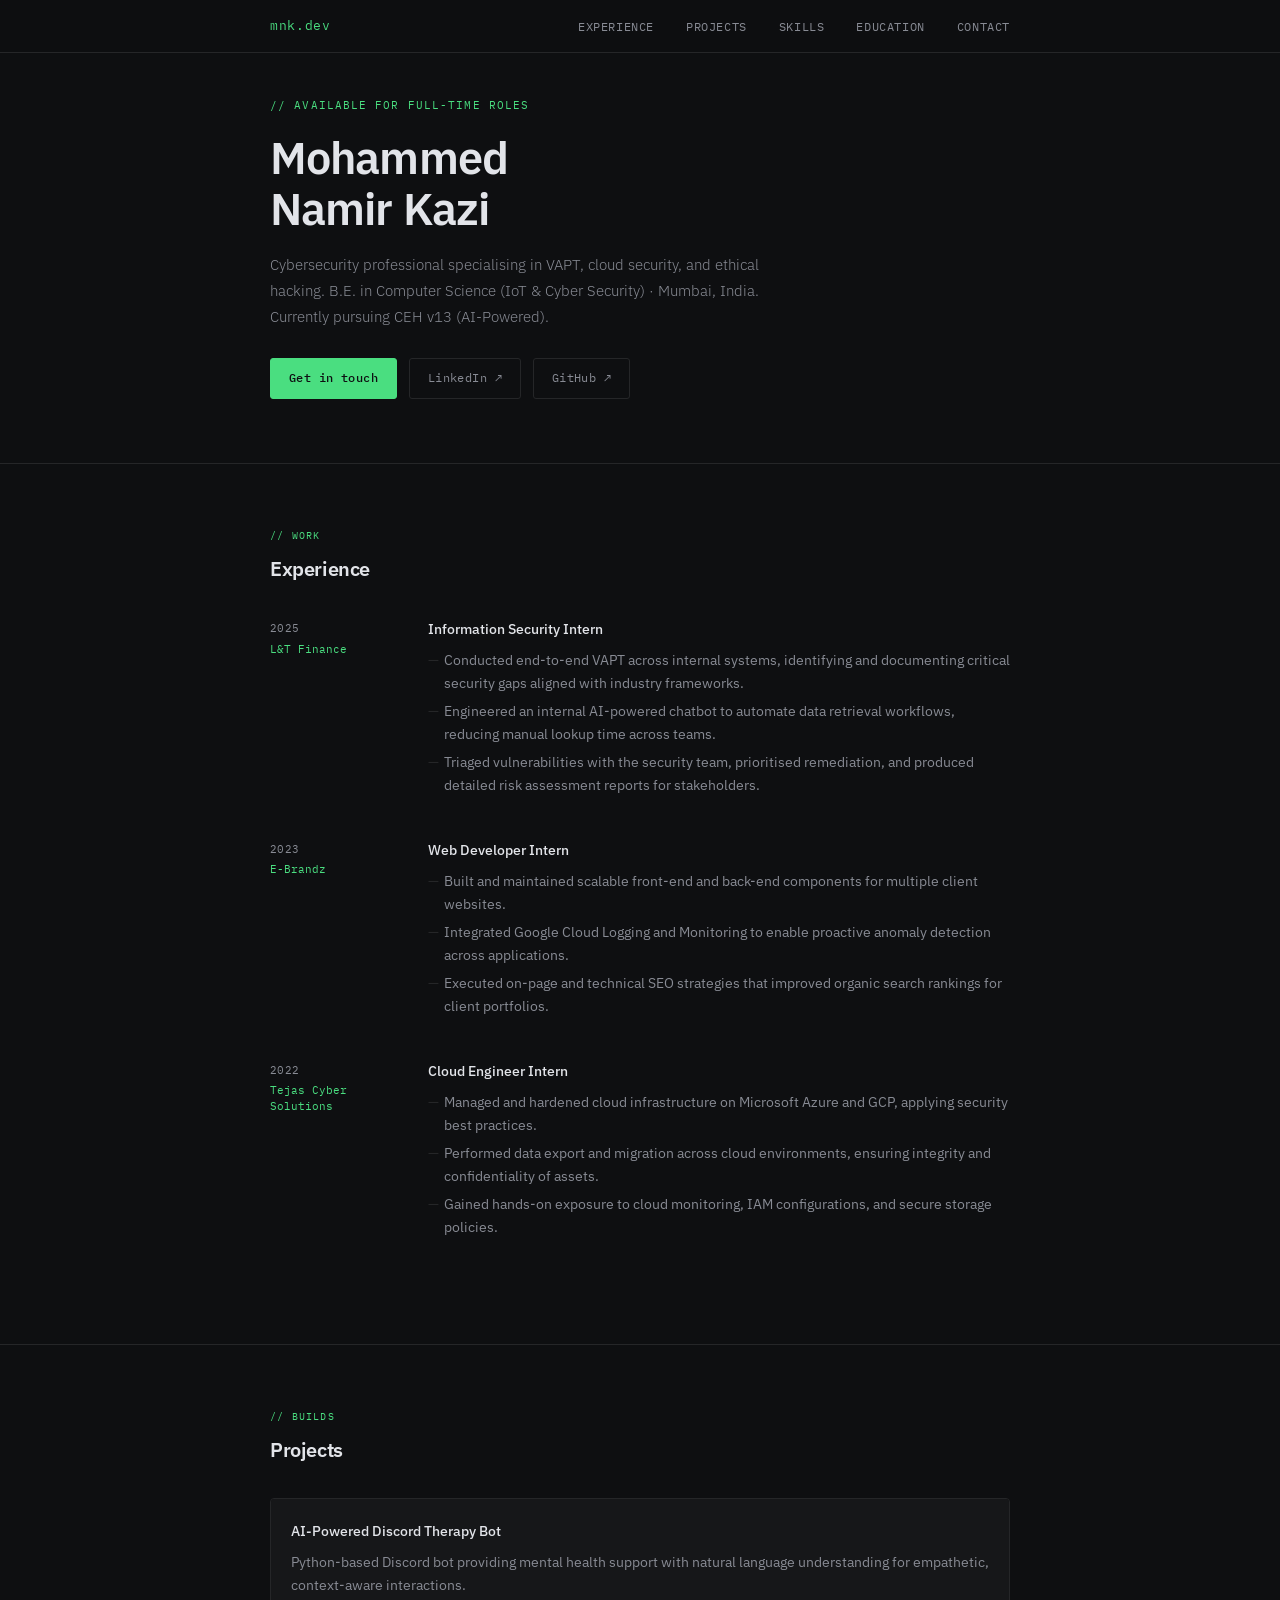
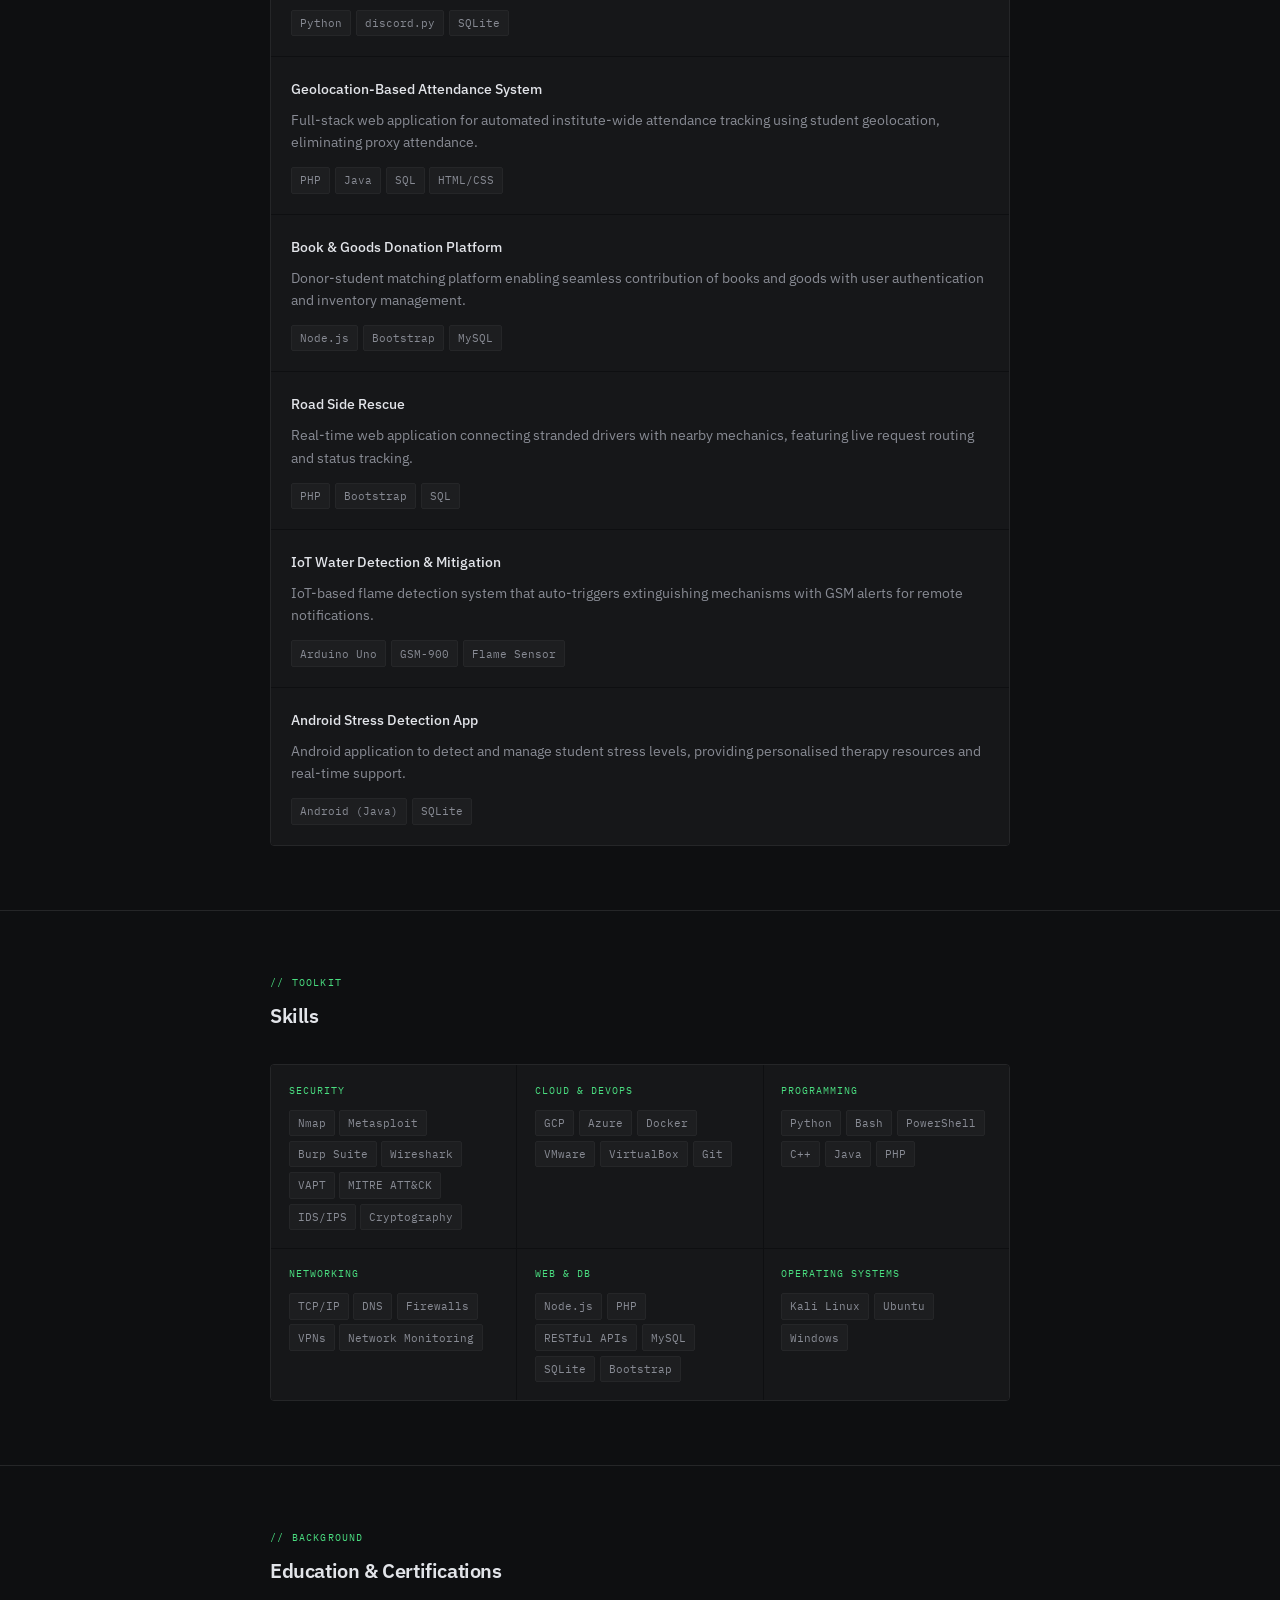
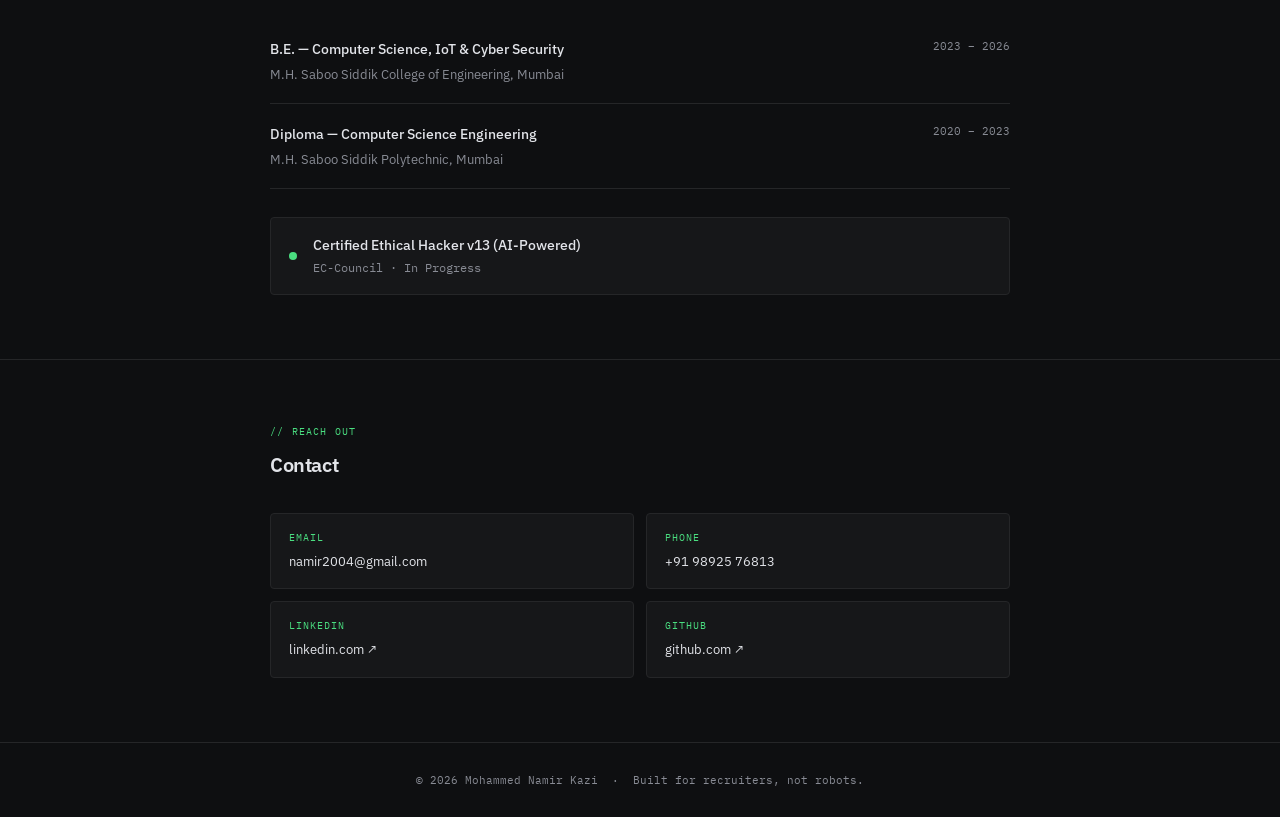
==== index.html @ 336c54ab "Initial" ====
<!DOCTYPE html>
<html lang="en">
<head>
  <meta charset="UTF-8" />
  <meta name="viewport" content="width=device-width, initial-scale=1.0" />
  <title>Mohammed Namir Kazi — Cybersecurity Professional</title>
  <link rel="preconnect" href="https://fonts.googleapis.com" />
  <link rel="preconnect" href="https://fonts.gstatic.com" crossorigin />
  <link href="https://fonts.googleapis.com/css2?family=IBM+Plex+Mono:wght@400;500&family=IBM+Plex+Sans:ital,wght@0,300;0,400;0,500;0,600;1,300&display=swap" rel="stylesheet" />
  <style>
    *, *::before, *::after { box-sizing: border-box; margin: 0; padding: 0; }

    :root {
      --bg: #0e0f11;
      --surface: #161719;
      --border: #252628;
      --text: #e2e4e9;
      --muted: #888b94;
      --accent: #4ade80;
      --font-mono: 'IBM Plex Mono', monospace;
      --font-sans: 'IBM Plex Sans', sans-serif;
    }

    html { scroll-behavior: smooth; }

    body {
      background: var(--bg);
      color: var(--text);
      font-family: var(--font-sans);
      font-size: 15px;
      line-height: 1.65;
      min-height: 100vh;
      -webkit-text-size-adjust: 100%;
    }

    /* ── NAV ─────────────────────────────── */
    nav {
      position: fixed;
      top: 0; left: 0; right: 0;
      z-index: 200;
      background: rgba(14, 15, 17, 0.95);
      backdrop-filter: blur(12px);
      -webkit-backdrop-filter: blur(12px);
      border-bottom: 1px solid var(--border);
    }

    .nav-inner {
      max-width: 780px;
      margin: 0 auto;
      padding: 0 1.25rem;
      height: 52px;
      display: flex;
      align-items: center;
      justify-content: space-between;
    }

    .nav-logo {
      font-family: var(--font-mono);
      font-size: 13px;
      color: var(--accent);
      letter-spacing: 0.05em;
      text-decoration: none;
    }

    /* desktop links */
    .nav-links {
      display: flex;
      gap: 2rem;
      list-style: none;
    }

    .nav-links a {
      font-family: var(--font-mono);
      font-size: 12px;
      color: var(--muted);
      text-decoration: none;
      letter-spacing: 0.05em;
      text-transform: uppercase;
      transition: color 0.2s;
      padding: 0.25rem 0;
    }

    .nav-links a:hover { color: var(--text); }

    /* hamburger button */
    .nav-toggle {
      display: none;
      flex-direction: column;
      justify-content: center;
      gap: 5px;
      width: 36px;
      height: 36px;
      background: none;
      border: none;
      cursor: pointer;
      padding: 6px;
      -webkit-tap-highlight-color: transparent;
    }

    .nav-toggle span {
      display: block;
      height: 1.5px;
      background: var(--muted);
      border-radius: 2px;
      transition: transform 0.25s, opacity 0.25s, background 0.2s;
      transform-origin: center;
    }

    .nav-toggle.open span:nth-child(1) { transform: translateY(6.5px) rotate(45deg); background: var(--text); }
    .nav-toggle.open span:nth-child(2) { opacity: 0; }
    .nav-toggle.open span:nth-child(3) { transform: translateY(-6.5px) rotate(-45deg); background: var(--text); }

    /* mobile drawer */
    .nav-drawer {
      display: none;
      flex-direction: column;
      background: rgba(14, 15, 17, 0.98);
      border-top: 1px solid var(--border);
      padding: 0.75rem 0 1rem;
    }

    .nav-drawer a {
      font-family: var(--font-mono);
      font-size: 13px;
      color: var(--muted);
      text-decoration: none;
      letter-spacing: 0.06em;
      text-transform: uppercase;
      padding: 0.85rem 1.5rem;
      display: block;
      transition: color 0.15s, background 0.15s;
      -webkit-tap-highlight-color: transparent;
    }

    .nav-drawer a:active { background: var(--surface); color: var(--text); }
    .nav-drawer.open { display: flex; }

    /* ── LAYOUT ──────────────────────────── */
    .container {
      max-width: 780px;
      margin: 0 auto;
      padding: 0 1.25rem;
    }

    section {
      padding: 4rem 0;
      border-bottom: 1px solid var(--border);
    }

    section:last-child { border-bottom: none; }

    /* ── HERO ────────────────────────────── */
    #hero {
      padding-top: 6rem;
      padding-bottom: 4rem;
    }

    .hero-eyebrow {
      font-family: var(--font-mono);
      font-size: 11px;
      color: var(--accent);
      letter-spacing: 0.1em;
      text-transform: uppercase;
      margin-bottom: 1.1rem;
    }

    h1 {
      font-size: clamp(1.9rem, 7vw, 2.8rem);
      font-weight: 600;
      line-height: 1.15;
      letter-spacing: -0.02em;
      margin-bottom: 1.1rem;
    }

    .hero-sub {
      font-size: 0.95rem;
      color: var(--muted);
      font-weight: 300;
      max-width: 520px;
      line-height: 1.7;
      margin-bottom: 1.75rem;
    }

    .hero-links {
      display: flex;
      gap: 0.75rem;
      flex-wrap: wrap;
    }

    .btn {
      display: inline-flex;
      align-items: center;
      gap: 0.4rem;
      font-family: var(--font-mono);
      font-size: 12px;
      letter-spacing: 0.04em;
      padding: 0.6rem 1.1rem;
      border-radius: 3px;
      text-decoration: none;
      transition: all 0.2s;
      cursor: pointer;
      min-height: 40px;
      -webkit-tap-highlight-color: transparent;
    }

    .btn-primary {
      background: var(--accent);
      color: #0e0f11;
      font-weight: 500;
      border: 1px solid var(--accent);
    }

    .btn-primary:active { background: #86efac; }

    .btn-outline {
      background: transparent;
      color: var(--muted);
      border: 1px solid var(--border);
    }

    .btn-outline:active { color: var(--text); border-color: #3a3b3e; }

    /* ── SECTION HEADERS ─────────────────── */
    .section-label {
      font-family: var(--font-mono);
      font-size: 10px;
      color: var(--accent);
      letter-spacing: 0.12em;
      text-transform: uppercase;
      margin-bottom: 0.5rem;
    }

    h2 {
      font-size: 1.25rem;
      font-weight: 600;
      letter-spacing: -0.02em;
      margin-bottom: 2rem;
    }

    /* ── EXPERIENCE ──────────────────────── */
    .exp-item {
      display: grid;
      grid-template-columns: 130px 1fr;
      gap: 0 1.75rem;
      margin-bottom: 2.25rem;
    }

    .exp-meta { padding-top: 2px; }

    .exp-date {
      font-family: var(--font-mono);
      font-size: 11px;
      color: var(--muted);
      letter-spacing: 0.04em;
    }

    .exp-company {
      font-family: var(--font-mono);
      font-size: 11px;
      color: var(--accent);
      margin-top: 0.25rem;
      line-height: 1.4;
    }

    .exp-role {
      font-size: 0.9rem;
      font-weight: 500;
      margin-bottom: 0.5rem;
    }

    .exp-body {
      font-size: 0.85rem;
      color: var(--muted);
      line-height: 1.7;
    }

    .exp-body li {
      list-style: none;
      padding-left: 1rem;
      position: relative;
      margin-bottom: 0.3rem;
    }

    .exp-body li::before {
      content: '—';
      position: absolute;
      left: 0;
      color: var(--border);
    }

    /* ── SKILLS ──────────────────────────── */
    .skills-grid {
      display: grid;
      grid-template-columns: repeat(auto-fill, minmax(190px, 1fr));
      gap: 1px;
      border: 1px solid var(--border);
      border-radius: 4px;
      overflow: hidden;
    }

    .skill-group {
      background: var(--surface);
      padding: 1.1rem;
    }

    .skill-group-label {
      font-family: var(--font-mono);
      font-size: 10px;
      color: var(--accent);
      letter-spacing: 0.1em;
      text-transform: uppercase;
      margin-bottom: 0.65rem;
    }

    .skill-tags {
      display: flex;
      flex-wrap: wrap;
      gap: 0.3rem;
    }

    .tag {
      font-family: var(--font-mono);
      font-size: 11px;
      color: var(--muted);
      background: rgba(255,255,255,0.03);
      border: 1px solid var(--border);
      padding: 0.2rem 0.5rem;
      border-radius: 2px;
    }

    /* ── PROJECTS ────────────────────────── */
    .projects-grid {
      display: grid;
      gap: 1px;
      border: 1px solid var(--border);
      border-radius: 4px;
      overflow: hidden;
    }

    .project-card {
      background: var(--surface);
      padding: 1.25rem;
      transition: background 0.2s;
    }

    .project-card:active { background: #1c1d1f; }

    .project-title {
      font-size: 0.9rem;
      font-weight: 500;
      margin-bottom: 0.5rem;
    }

    .project-desc {
      font-size: 0.85rem;
      color: var(--muted);
      line-height: 1.65;
      margin-bottom: 0.85rem;
    }

    .project-stack {
      display: flex;
      flex-wrap: wrap;
      gap: 0.3rem;
    }

    /* ── EDUCATION ───────────────────────── */
    .edu-item {
      display: flex;
      justify-content: space-between;
      align-items: flex-start;
      gap: 1rem;
      padding: 1.1rem 0;
      border-bottom: 1px solid var(--border);
    }

    .edu-item:last-child { border-bottom: none; }

    .edu-degree {
      font-size: 0.9rem;
      font-weight: 500;
      margin-bottom: 0.2rem;
    }

    .edu-school {
      font-size: 0.82rem;
      color: var(--muted);
    }

    .edu-year {
      font-family: var(--font-mono);
      font-size: 11px;
      color: var(--muted);
      white-space: nowrap;
      flex-shrink: 0;
    }

    /* ── CERT ────────────────────────────── */
    .cert-item {
      display: flex;
      align-items: center;
      gap: 1rem;
      padding: 1rem 1.1rem;
      background: var(--surface);
      border: 1px solid var(--border);
      border-radius: 4px;
      margin-top: 1.75rem;
    }

    .cert-dot {
      width: 8px;
      height: 8px;
      border-radius: 50%;
      background: var(--accent);
      flex-shrink: 0;
      animation: pulse 2s infinite;
    }

    @keyframes pulse {
      0%, 100% { opacity: 1; }
      50% { opacity: 0.35; }
    }

    .cert-name { font-size: 0.88rem; font-weight: 500; }
    .cert-issuer { font-size: 0.78rem; color: var(--muted); font-family: var(--font-mono); }

    /* ── CONTACT ─────────────────────────── */
    .contact-grid {
      display: grid;
      grid-template-columns: repeat(2, 1fr);
      gap: 0.75rem;
    }

    .contact-item {
      display: flex;
      flex-direction: column;
      gap: 0.25rem;
      padding: 1rem 1.1rem;
      background: var(--surface);
      border: 1px solid var(--border);
      border-radius: 4px;
      text-decoration: none;
      transition: border-color 0.2s;
      min-height: 60px;
      -webkit-tap-highlight-color: transparent;
    }

    .contact-item:active { border-color: #3a3b3e; }

    .contact-label {
      font-family: var(--font-mono);
      font-size: 10px;
      color: var(--accent);
      letter-spacing: 0.1em;
      text-transform: uppercase;
    }

    .contact-value {
      font-size: 0.82rem;
      color: var(--text);
      word-break: break-all;
    }

    /* ── FOOTER ──────────────────────────── */
    footer {
      padding: 1.75rem 1.25rem;
      text-align: center;
      font-family: var(--font-mono);
      font-size: 11px;
      color: var(--muted);
      border-top: 1px solid var(--border);
    }

    /* ── RESPONSIVE: TABLET ──────────────── */
    @media (max-width: 640px) {
      /* show hamburger, hide inline links */
      .nav-links { display: none; }
      .nav-toggle { display: flex; }

      section { padding: 3rem 0; }
      #hero { padding-top: 5rem; padding-bottom: 3rem; }

      /* stack experience meta above content */
      .exp-item {
        grid-template-columns: 1fr;
        gap: 0.35rem;
        margin-bottom: 2rem;
      }

      .exp-meta {
        display: flex;
        align-items: center;
        gap: 0.75rem;
      }

      .exp-company { margin-top: 0; }

      /* skills: 2-col on phones */
      .skills-grid {
        grid-template-columns: repeat(2, 1fr);
      }

      /* edu: stack on very small screens */
      .edu-item {
        flex-direction: column;
        gap: 0.35rem;
      }

      .edu-year { font-size: 11px; }

      /* contact: 1 col on small phones */
      .contact-grid { grid-template-columns: 1fr; }
    }

    /* ── RESPONSIVE: SMALL PHONES ─────────── */
    @media (max-width: 380px) {
      .skills-grid { grid-template-columns: 1fr; }
      .hero-links { flex-direction: column; }
      .btn { width: 100%; justify-content: center; }
    }
  </style>
</head>
<body>

  <!-- NAV -->
  <nav>
    <div class="nav-inner">
      <a href="#hero" class="nav-logo">mnk.dev</a>

      <!-- desktop -->
      <ul class="nav-links">
        <li><a href="#experience">Experience</a></li>
        <li><a href="#projects">Projects</a></li>
        <li><a href="#skills">Skills</a></li>
        <li><a href="#education">Education</a></li>
        <li><a href="#contact">Contact</a></li>
      </ul>

      <!-- mobile hamburger -->
      <button class="nav-toggle" aria-label="Toggle menu" aria-expanded="false">
        <span></span><span></span><span></span>
      </button>
    </div>

    <!-- mobile drawer -->
    <div class="nav-drawer" id="navDrawer">
      <a href="#experience">Experience</a>
      <a href="#projects">Projects</a>
      <a href="#skills">Skills</a>
      <a href="#education">Education</a>
      <a href="#contact">Contact</a>
    </div>
  </nav>

  <main>

    <!-- HERO -->
    <section id="hero">
      <div class="container">
        <p class="hero-eyebrow">// available for full-time roles</p>
        <h1>Mohammed<br>Namir Kazi</h1>
        <p class="hero-sub">
          Cybersecurity professional specialising in VAPT, cloud security, and ethical hacking.
          B.E. in Computer Science (IoT &amp; Cyber Security) · Mumbai, India.
          Currently pursuing CEH v13 (AI-Powered).
        </p>
        <div class="hero-links">
          <a href="mailto:namir2004@gmail.com" class="btn btn-primary">Get in touch</a>
          <a href="https://linkedin.com" target="_blank" rel="noopener" class="btn btn-outline">LinkedIn ↗</a>
          <a href="https://github.com" target="_blank" rel="noopener" class="btn btn-outline">GitHub ↗</a>
        </div>
      </div>
    </section>

    <!-- EXPERIENCE -->
    <section id="experience">
      <div class="container">
        <p class="section-label">// work</p>
        <h2>Experience</h2>

        <div class="exp-item">
          <div class="exp-meta">
            <div class="exp-date">2025</div>
            <div class="exp-company">L&T Finance</div>
          </div>
          <div>
            <p class="exp-role">Information Security Intern</p>
            <ul class="exp-body">
              <li>Conducted end-to-end VAPT across internal systems, identifying and documenting critical security gaps aligned with industry frameworks.</li>
              <li>Engineered an internal AI-powered chatbot to automate data retrieval workflows, reducing manual lookup time across teams.</li>
              <li>Triaged vulnerabilities with the security team, prioritised remediation, and produced detailed risk assessment reports for stakeholders.</li>
            </ul>
          </div>
        </div>

        <div class="exp-item">
          <div class="exp-meta">
            <div class="exp-date">2023</div>
            <div class="exp-company">E-Brandz</div>
          </div>
          <div>
            <p class="exp-role">Web Developer Intern</p>
            <ul class="exp-body">
              <li>Built and maintained scalable front-end and back-end components for multiple client websites.</li>
              <li>Integrated Google Cloud Logging and Monitoring to enable proactive anomaly detection across applications.</li>
              <li>Executed on-page and technical SEO strategies that improved organic search rankings for client portfolios.</li>
            </ul>
          </div>
        </div>

        <div class="exp-item">
          <div class="exp-meta">
            <div class="exp-date">2022</div>
            <div class="exp-company">Tejas Cyber Solutions</div>
          </div>
          <div>
            <p class="exp-role">Cloud Engineer Intern</p>
            <ul class="exp-body">
              <li>Managed and hardened cloud infrastructure on Microsoft Azure and GCP, applying security best practices.</li>
              <li>Performed data export and migration across cloud environments, ensuring integrity and confidentiality of assets.</li>
              <li>Gained hands-on exposure to cloud monitoring, IAM configurations, and secure storage policies.</li>
            </ul>
          </div>
        </div>
      </div>
    </section>

    <!-- PROJECTS -->
    <section id="projects">
      <div class="container">
        <p class="section-label">// builds</p>
        <h2>Projects</h2>
        <div class="projects-grid">

          <div class="project-card">
            <p class="project-title">AI-Powered Discord Therapy Bot</p>
            <p class="project-desc">Python-based Discord bot providing mental health support with natural language understanding for empathetic, context-aware interactions.</p>
            <div class="project-stack">
              <span class="tag">Python</span>
              <span class="tag">discord.py</span>
              <span class="tag">SQLite</span>
            </div>
          </div>

          <div class="project-card">
            <p class="project-title">Geolocation-Based Attendance System</p>
            <p class="project-desc">Full-stack web application for automated institute-wide attendance tracking using student geolocation, eliminating proxy attendance.</p>
            <div class="project-stack">
              <span class="tag">PHP</span>
              <span class="tag">Java</span>
              <span class="tag">SQL</span>
              <span class="tag">HTML/CSS</span>
            </div>
          </div>

          <div class="project-card">
            <p class="project-title">Book &amp; Goods Donation Platform</p>
            <p class="project-desc">Donor-student matching platform enabling seamless contribution of books and goods with user authentication and inventory management.</p>
            <div class="project-stack">
              <span class="tag">Node.js</span>
              <span class="tag">Bootstrap</span>
              <span class="tag">MySQL</span>
            </div>
          </div>

          <div class="project-card">
            <p class="project-title">Road Side Rescue</p>
            <p class="project-desc">Real-time web application connecting stranded drivers with nearby mechanics, featuring live request routing and status tracking.</p>
            <div class="project-stack">
              <span class="tag">PHP</span>
              <span class="tag">Bootstrap</span>
              <span class="tag">SQL</span>
            </div>
          </div>

          <div class="project-card">
            <p class="project-title">IoT Water Detection &amp; Mitigation</p>
            <p class="project-desc">IoT-based flame detection system that auto-triggers extinguishing mechanisms with GSM alerts for remote notifications.</p>
            <div class="project-stack">
              <span class="tag">Arduino Uno</span>
              <span class="tag">GSM-900</span>
              <span class="tag">Flame Sensor</span>
            </div>
          </div>

          <div class="project-card">
            <p class="project-title">Android Stress Detection App</p>
            <p class="project-desc">Android application to detect and manage student stress levels, providing personalised therapy resources and real-time support.</p>
            <div class="project-stack">
              <span class="tag">Android (Java)</span>
              <span class="tag">SQLite</span>
            </div>
          </div>

        </div>
      </div>
    </section>

    <!-- SKILLS -->
    <section id="skills">
      <div class="container">
        <p class="section-label">// toolkit</p>
        <h2>Skills</h2>
        <div class="skills-grid">

          <div class="skill-group">
            <p class="skill-group-label">Security</p>
            <div class="skill-tags">
              <span class="tag">Nmap</span>
              <span class="tag">Metasploit</span>
              <span class="tag">Burp Suite</span>
              <span class="tag">Wireshark</span>
              <span class="tag">VAPT</span>
              <span class="tag">MITRE ATT&CK</span>
              <span class="tag">IDS/IPS</span>
              <span class="tag">Cryptography</span>
            </div>
          </div>

          <div class="skill-group">
            <p class="skill-group-label">Cloud &amp; DevOps</p>
            <div class="skill-tags">
              <span class="tag">GCP</span>
              <span class="tag">Azure</span>
              <span class="tag">Docker</span>
              <span class="tag">VMware</span>
              <span class="tag">VirtualBox</span>
              <span class="tag">Git</span>
            </div>
          </div>

          <div class="skill-group">
            <p class="skill-group-label">Programming</p>
            <div class="skill-tags">
              <span class="tag">Python</span>
              <span class="tag">Bash</span>
              <span class="tag">PowerShell</span>
              <span class="tag">C++</span>
              <span class="tag">Java</span>
              <span class="tag">PHP</span>
            </div>
          </div>

          <div class="skill-group">
            <p class="skill-group-label">Networking</p>
            <div class="skill-tags">
              <span class="tag">TCP/IP</span>
              <span class="tag">DNS</span>
              <span class="tag">Firewalls</span>
              <span class="tag">VPNs</span>
              <span class="tag">Network Monitoring</span>
            </div>
          </div>

          <div class="skill-group">
            <p class="skill-group-label">Web &amp; DB</p>
            <div class="skill-tags">
              <span class="tag">Node.js</span>
              <span class="tag">PHP</span>
              <span class="tag">RESTful APIs</span>
              <span class="tag">MySQL</span>
              <span class="tag">SQLite</span>
              <span class="tag">Bootstrap</span>
            </div>
          </div>

          <div class="skill-group">
            <p class="skill-group-label">Operating Systems</p>
            <div class="skill-tags">
              <span class="tag">Kali Linux</span>
              <span class="tag">Ubuntu</span>
              <span class="tag">Windows</span>
            </div>
          </div>

        </div>
      </div>
    </section>

    <!-- EDUCATION & CERTS -->
    <section id="education">
      <div class="container">
        <p class="section-label">// background</p>
        <h2>Education &amp; Certifications</h2>

        <div class="edu-item">
          <div>
            <p class="edu-degree">B.E. — Computer Science, IoT &amp; Cyber Security</p>
            <p class="edu-school">M.H. Saboo Siddik College of Engineering, Mumbai</p>
          </div>
          <span class="edu-year">2023 – 2026</span>
        </div>

        <div class="edu-item">
          <div>
            <p class="edu-degree">Diploma — Computer Science Engineering</p>
            <p class="edu-school">M.H. Saboo Siddik Polytechnic, Mumbai</p>
          </div>
          <span class="edu-year">2020 – 2023</span>
        </div>

        <div class="cert-item">
          <div class="cert-dot"></div>
          <div>
            <p class="cert-name">Certified Ethical Hacker v13 (AI-Powered)</p>
            <p class="cert-issuer">EC-Council · In Progress</p>
          </div>
        </div>
      </div>
    </section>

    <!-- CONTACT -->
    <section id="contact">
      <div class="container">
        <p class="section-label">// reach out</p>
        <h2>Contact</h2>
        <div class="contact-grid">
          <a href="mailto:namir2004@gmail.com" class="contact-item">
            <span class="contact-label">Email</span>
            <span class="contact-value">namir2004@gmail.com</span>
          </a>
          <a href="tel:+919892576813" class="contact-item">
            <span class="contact-label">Phone</span>
            <span class="contact-value">+91 98925 76813</span>
          </a>
          <a href="https://linkedin.com" target="_blank" rel="noopener" class="contact-item">
            <span class="contact-label">LinkedIn</span>
            <span class="contact-value">linkedin.com ↗</span>
          </a>
          <a href="https://github.com" target="_blank" rel="noopener" class="contact-item">
            <span class="contact-label">GitHub</span>
            <span class="contact-value">github.com ↗</span>
          </a>
        </div>
      </div>
    </section>

  </main>

  <footer>
    © 2026 Mohammed Namir Kazi &nbsp;·&nbsp; Built for recruiters, not robots.
  </footer>

  <script>
    const toggle = document.querySelector('.nav-toggle');
    const drawer = document.getElementById('navDrawer');

    toggle.addEventListener('click', () => {
      const isOpen = drawer.classList.toggle('open');
      toggle.classList.toggle('open', isOpen);
      toggle.setAttribute('aria-expanded', isOpen);
    });

    // close drawer when a nav link is tapped
    drawer.querySelectorAll('a').forEach(link => {
      link.addEventListener('click', () => {
        drawer.classList.remove('open');
        toggle.classList.remove('open');
        toggle.setAttribute('aria-expanded', 'false');
      });
    });
  </script>

</body>
</html>
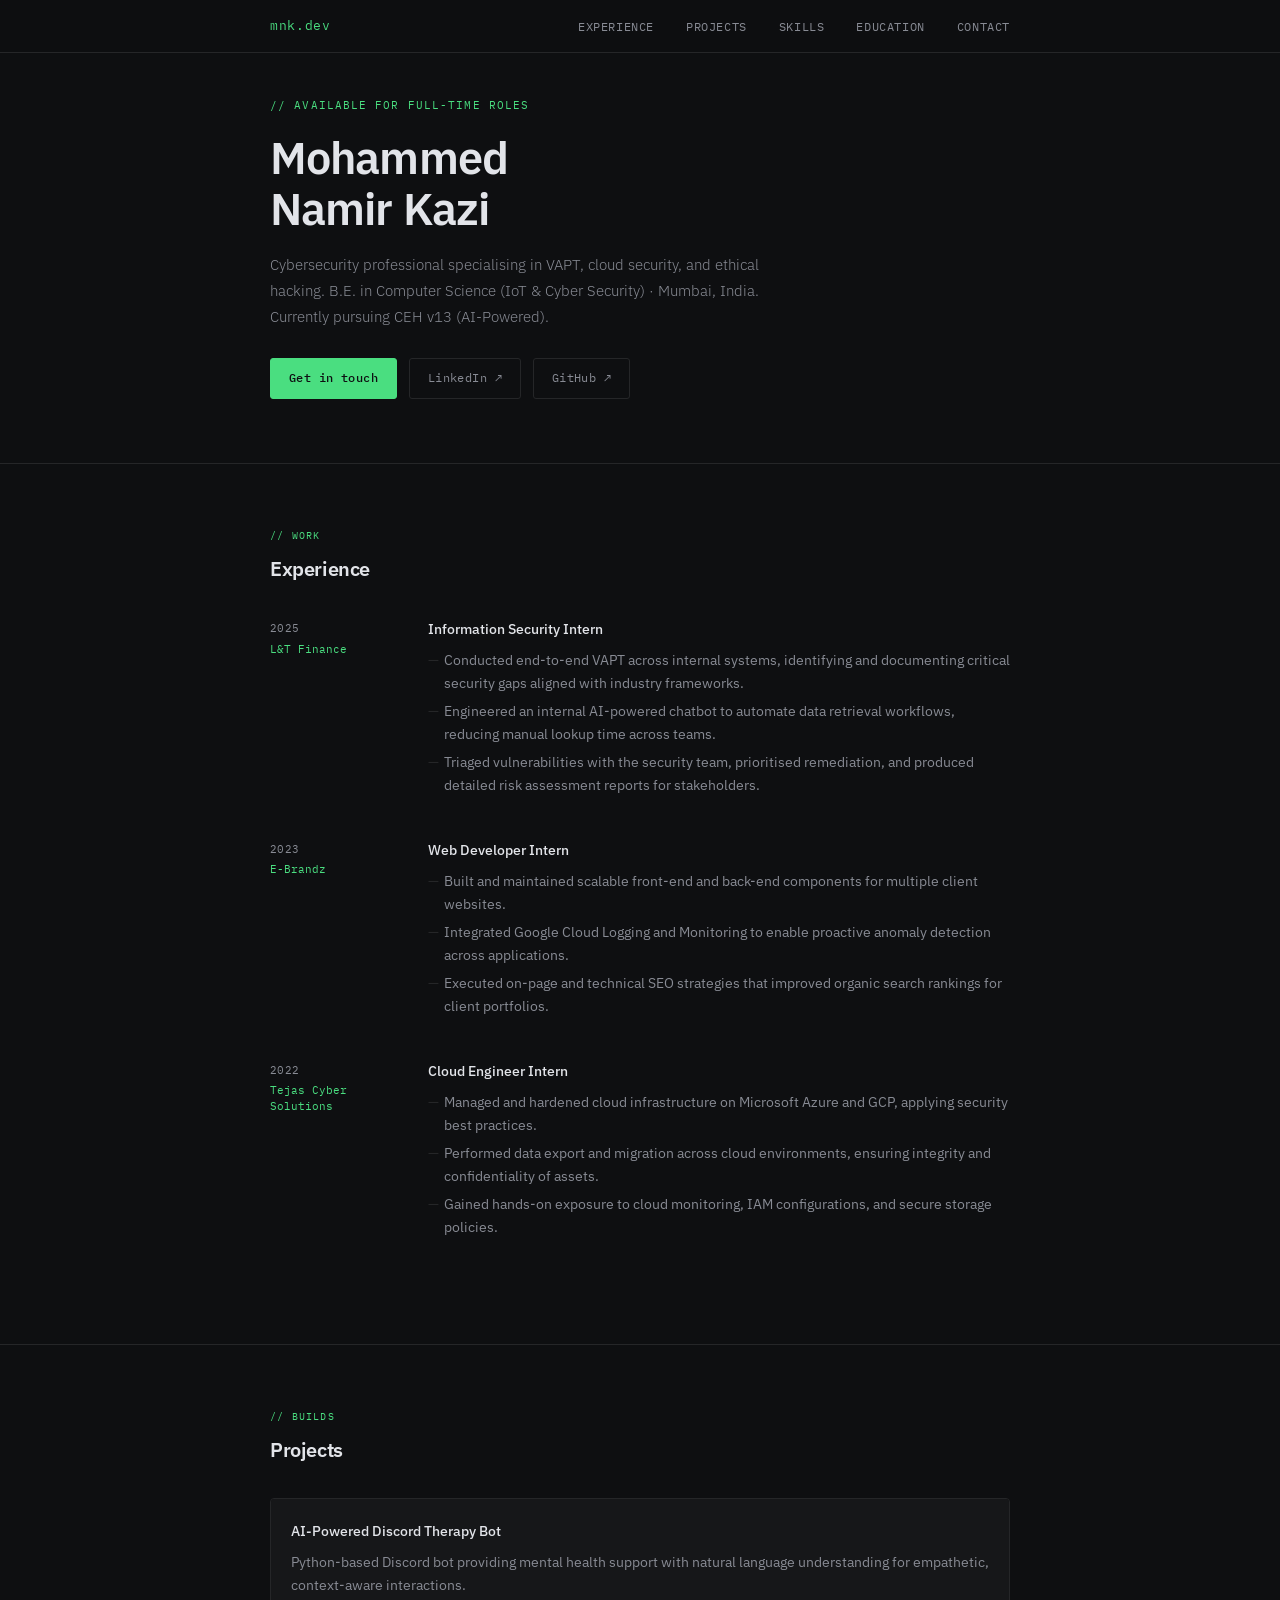
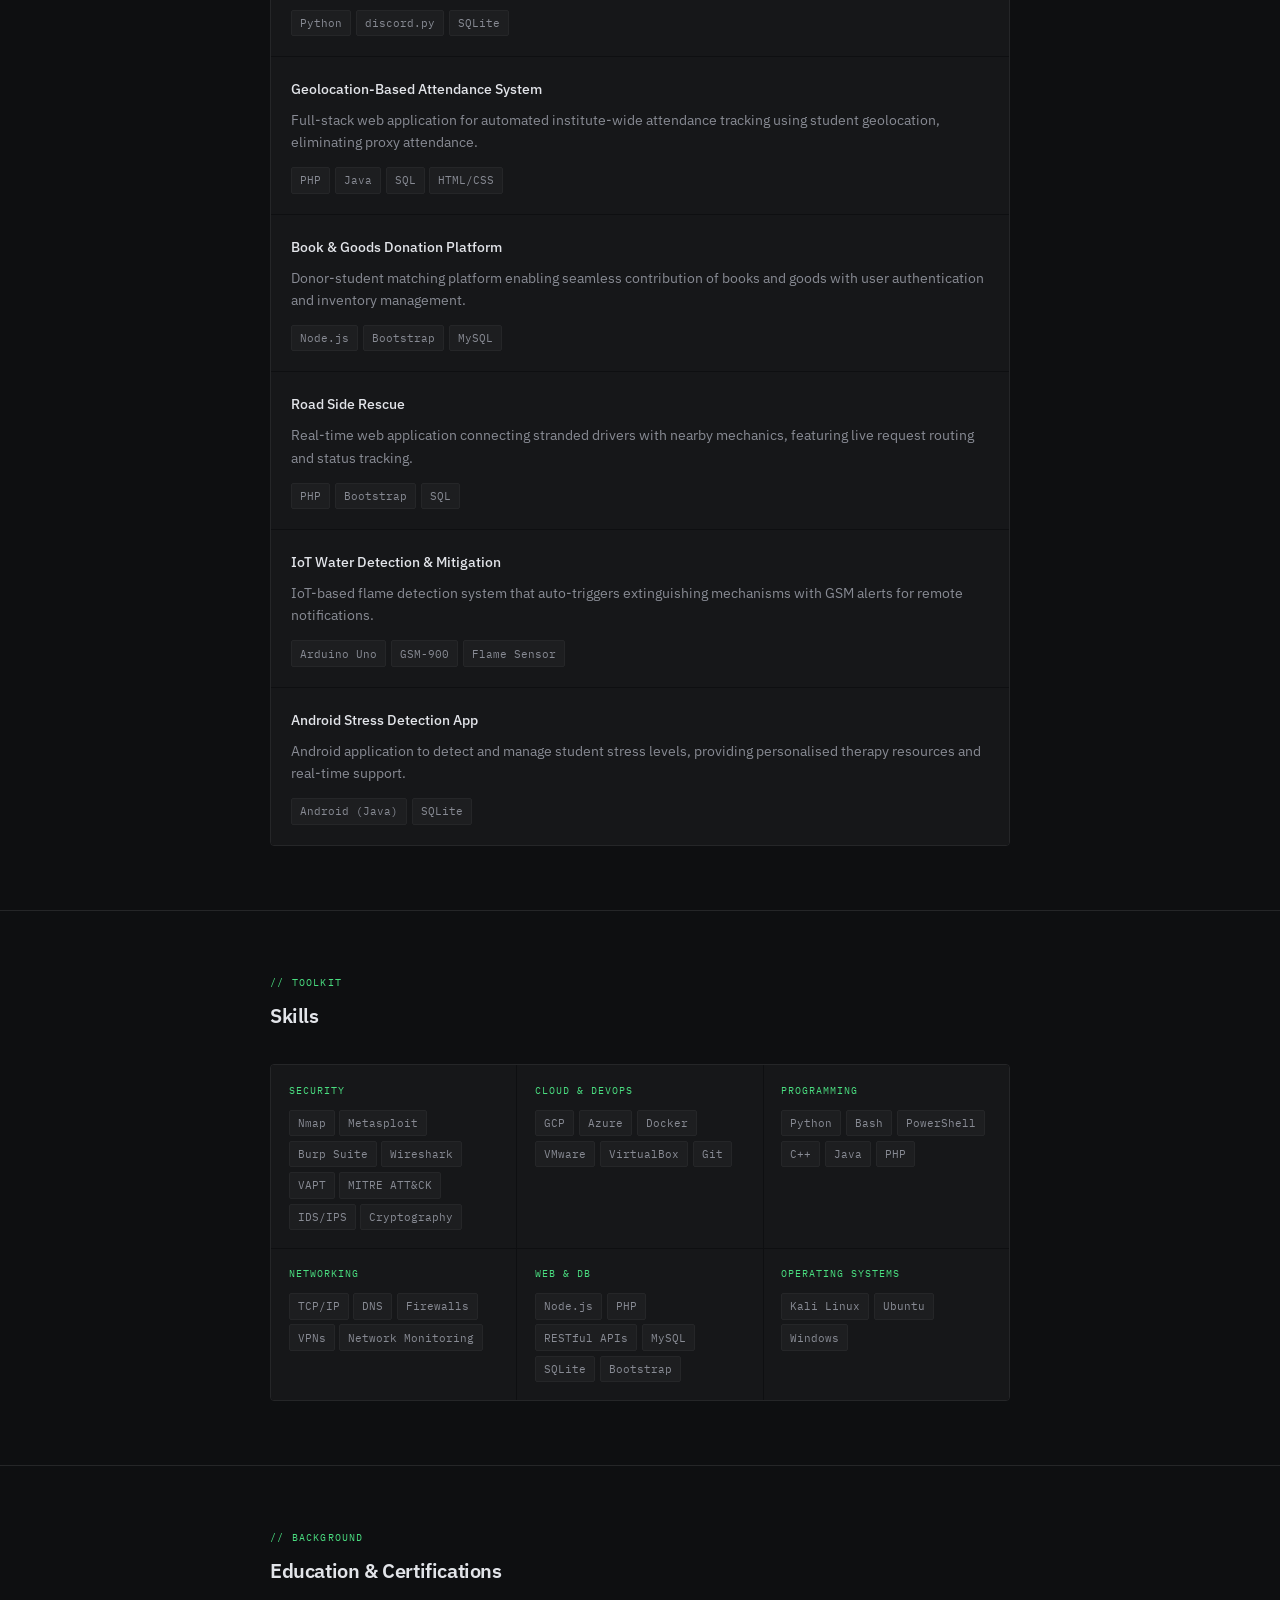
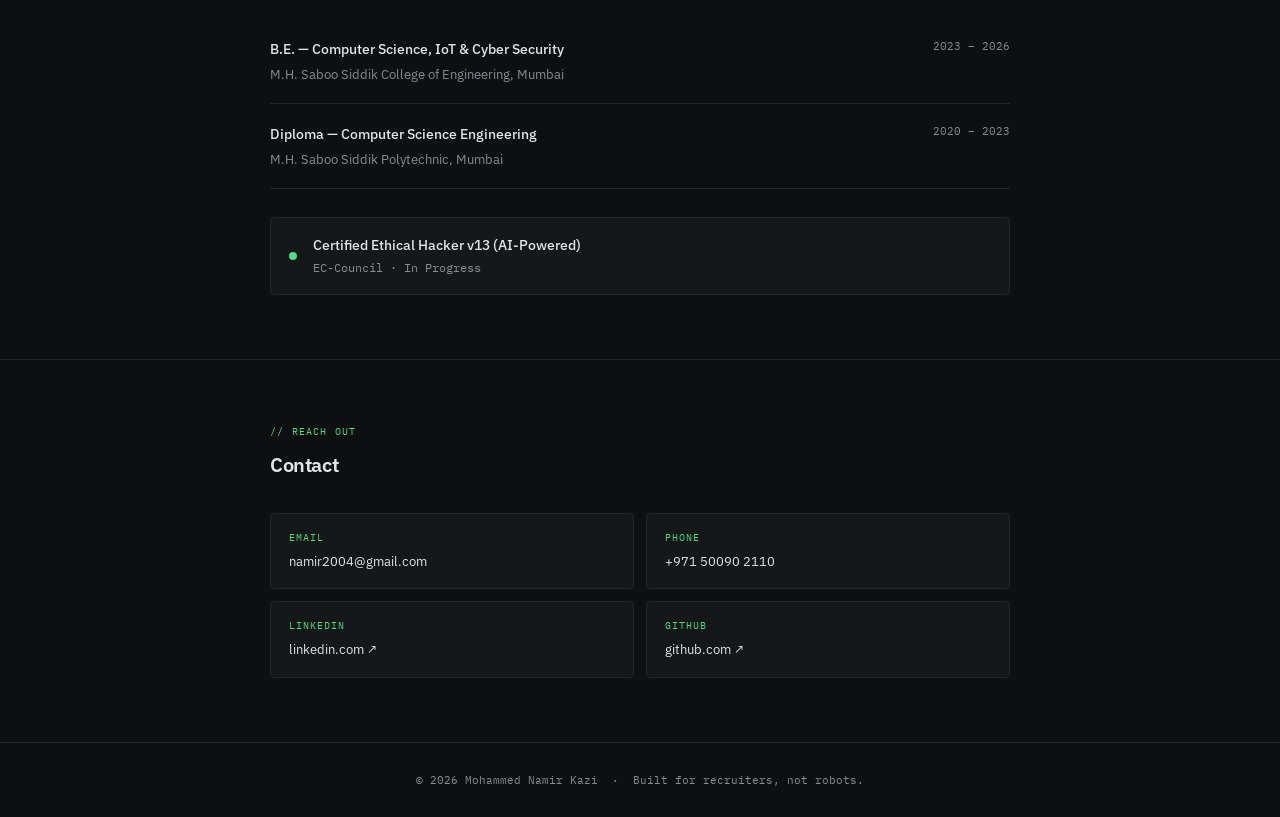
==== commit 84382997: "removed mnk,dev and added my number" ====
--- a/index.html
+++ b/index.html
@@ -819,15 +819,15 @@
             <span class="contact-label">Email</span>
             <span class="contact-value">namir2004@gmail.com</span>
           </a>
-          <a href="tel:+919892576813" class="contact-item">
+          <a href="tel:+971500902110" class="contact-item">
             <span class="contact-label">Phone</span>
-            <span class="contact-value">+91 98925 76813</span>
+            <span class="contact-value">+971 50090 2110</span>
           </a>
-          <a href="https://linkedin.com" target="_blank" rel="noopener" class="contact-item">
+          <a href="https://www.linkedin.com/in/mohammed-namir-kazi/" target="_blank" rel="noopener" class="contact-item">
             <span class="contact-label">LinkedIn</span>
             <span class="contact-value">linkedin.com ↗</span>
           </a>
-          <a href="https://github.com" target="_blank" rel="noopener" class="contact-item">
+          <a href="https://github.com/namirkazi" target="_blank" rel="noopener" class="contact-item">
             <span class="contact-label">GitHub</span>
             <span class="contact-value">github.com ↗</span>
           </a>
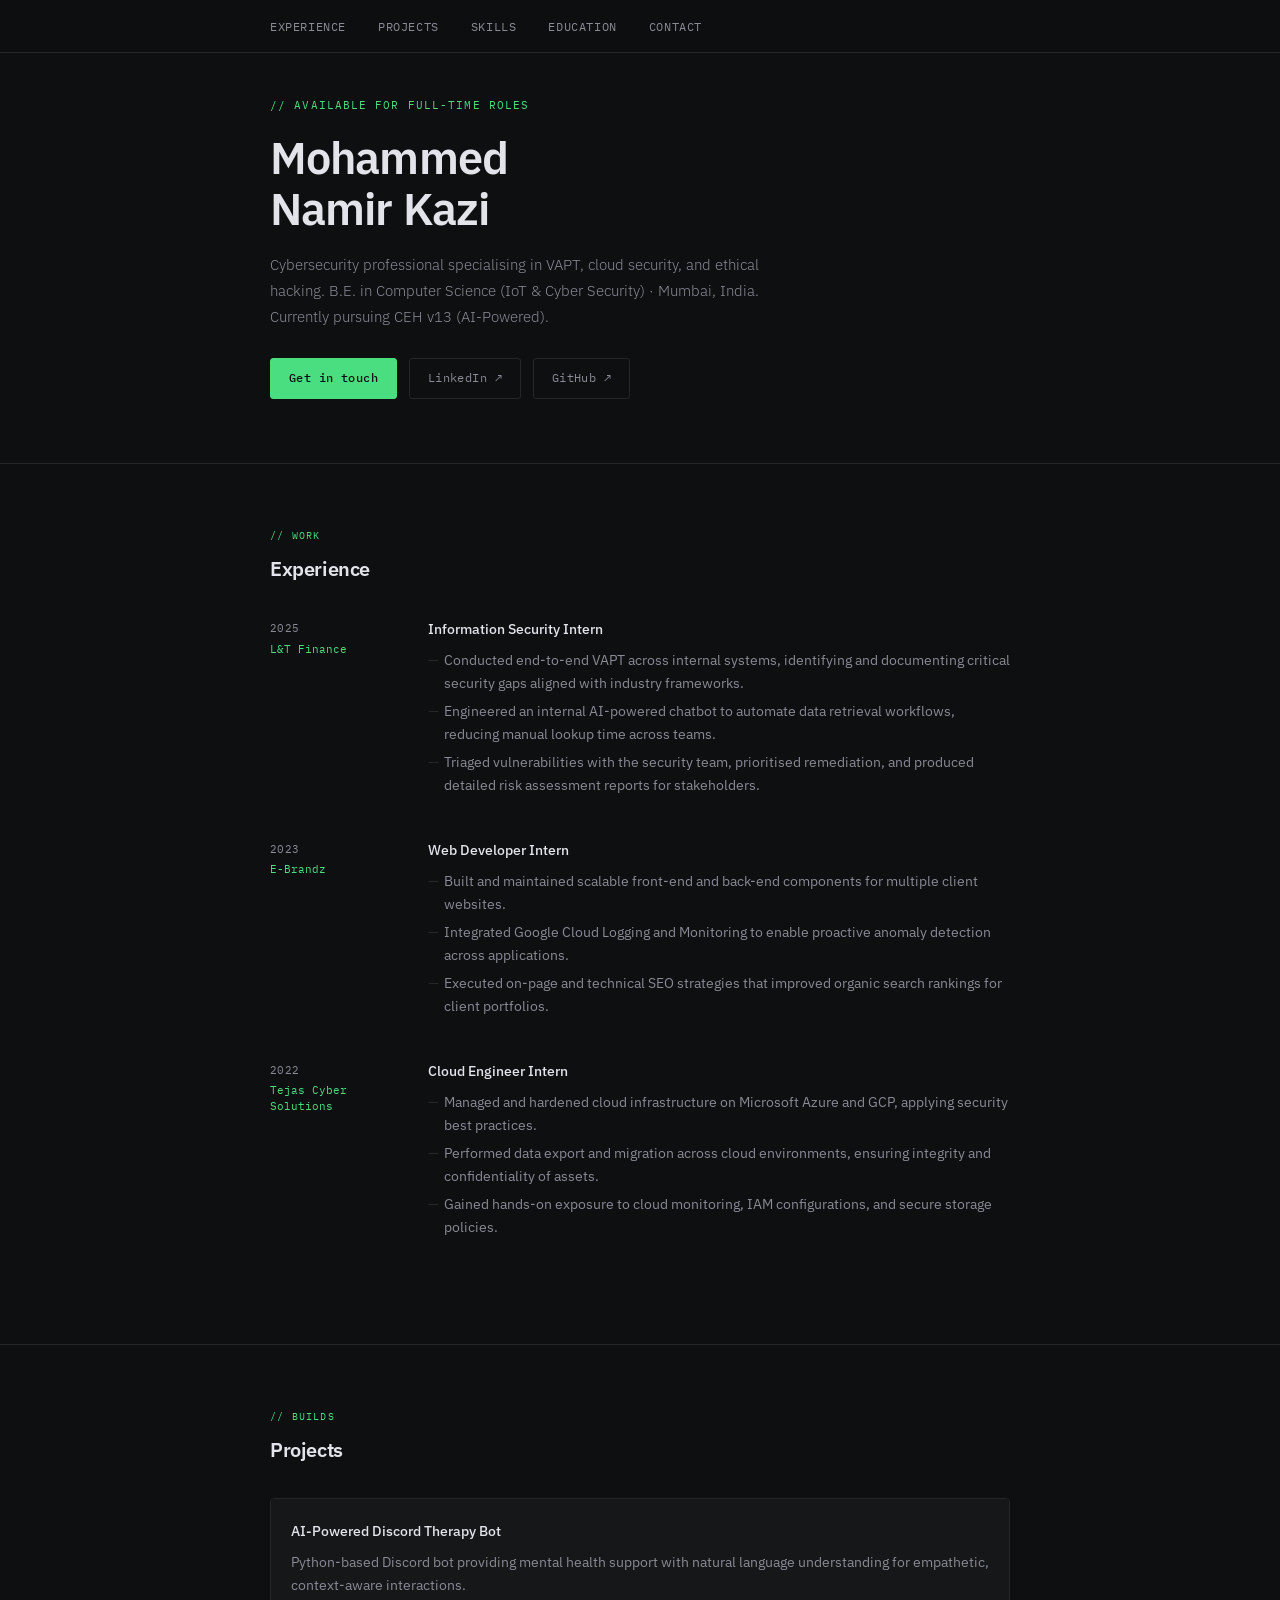
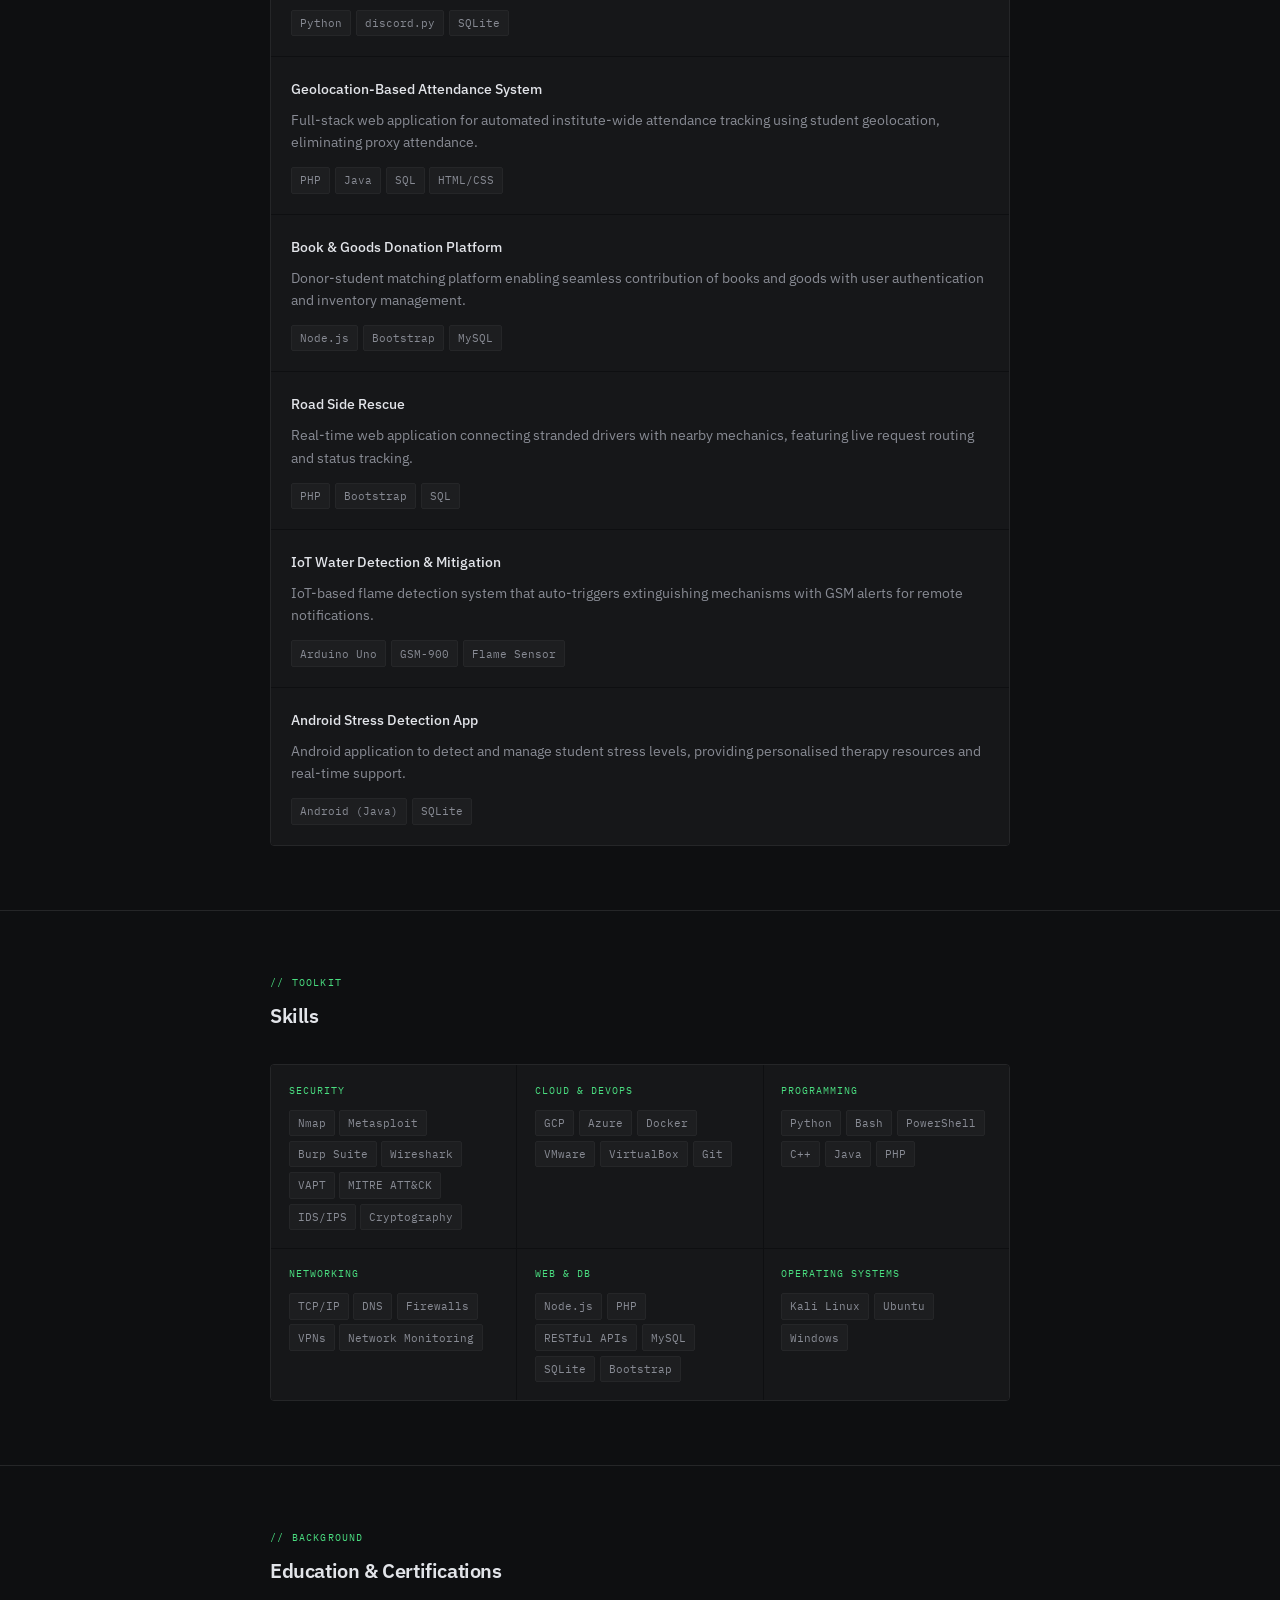
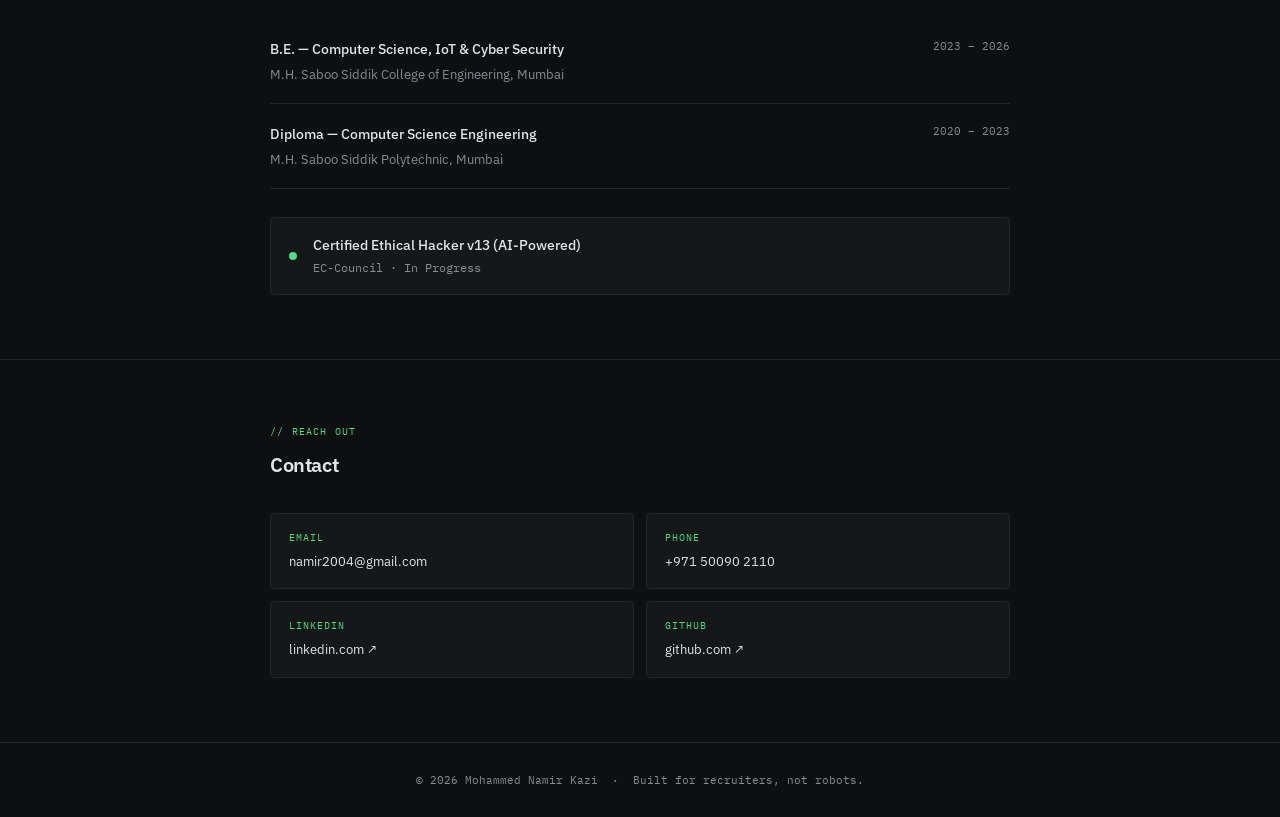
==== commit f6da0dfe: "final changes" ====
--- a/index.html
+++ b/index.html
@@ -525,7 +525,6 @@
   <!-- NAV -->
   <nav>
     <div class="nav-inner">
-      <a href="#hero" class="nav-logo">mnk.dev</a>
 
       <!-- desktop -->
       <ul class="nav-links">
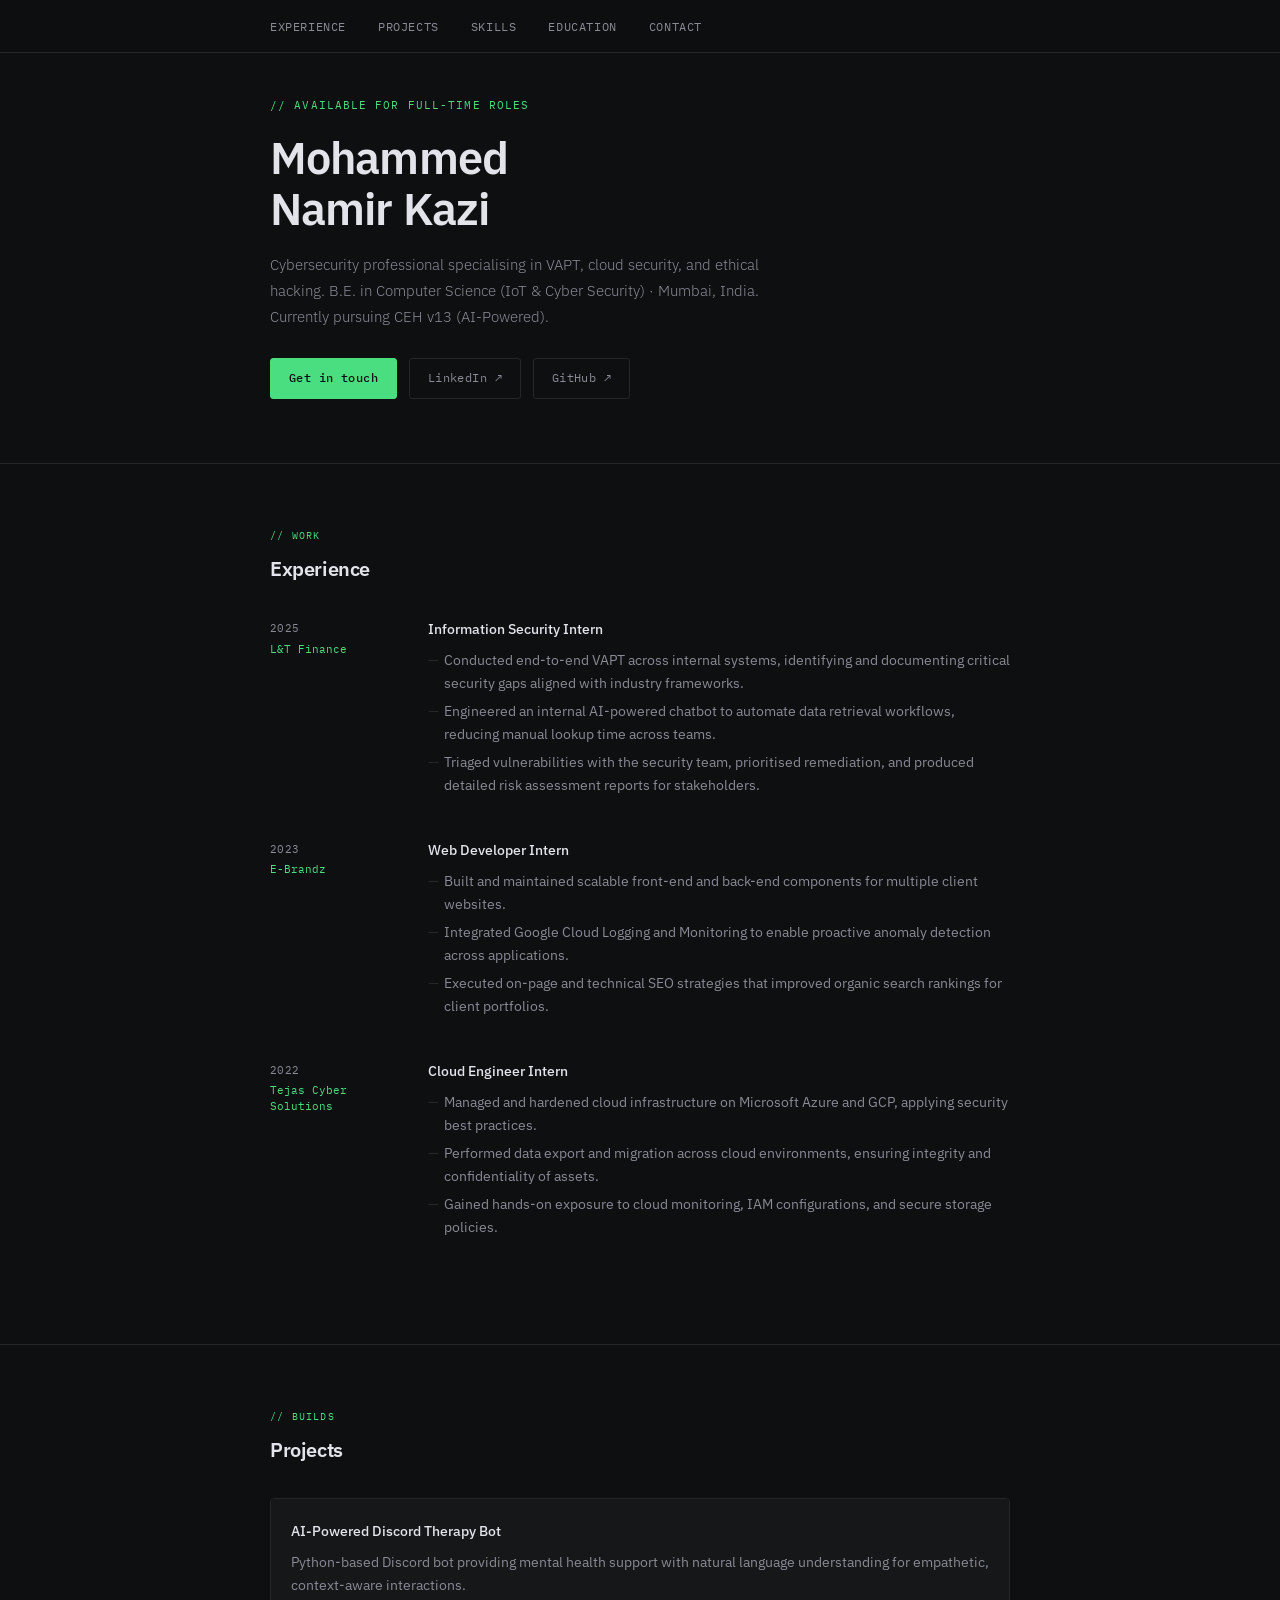
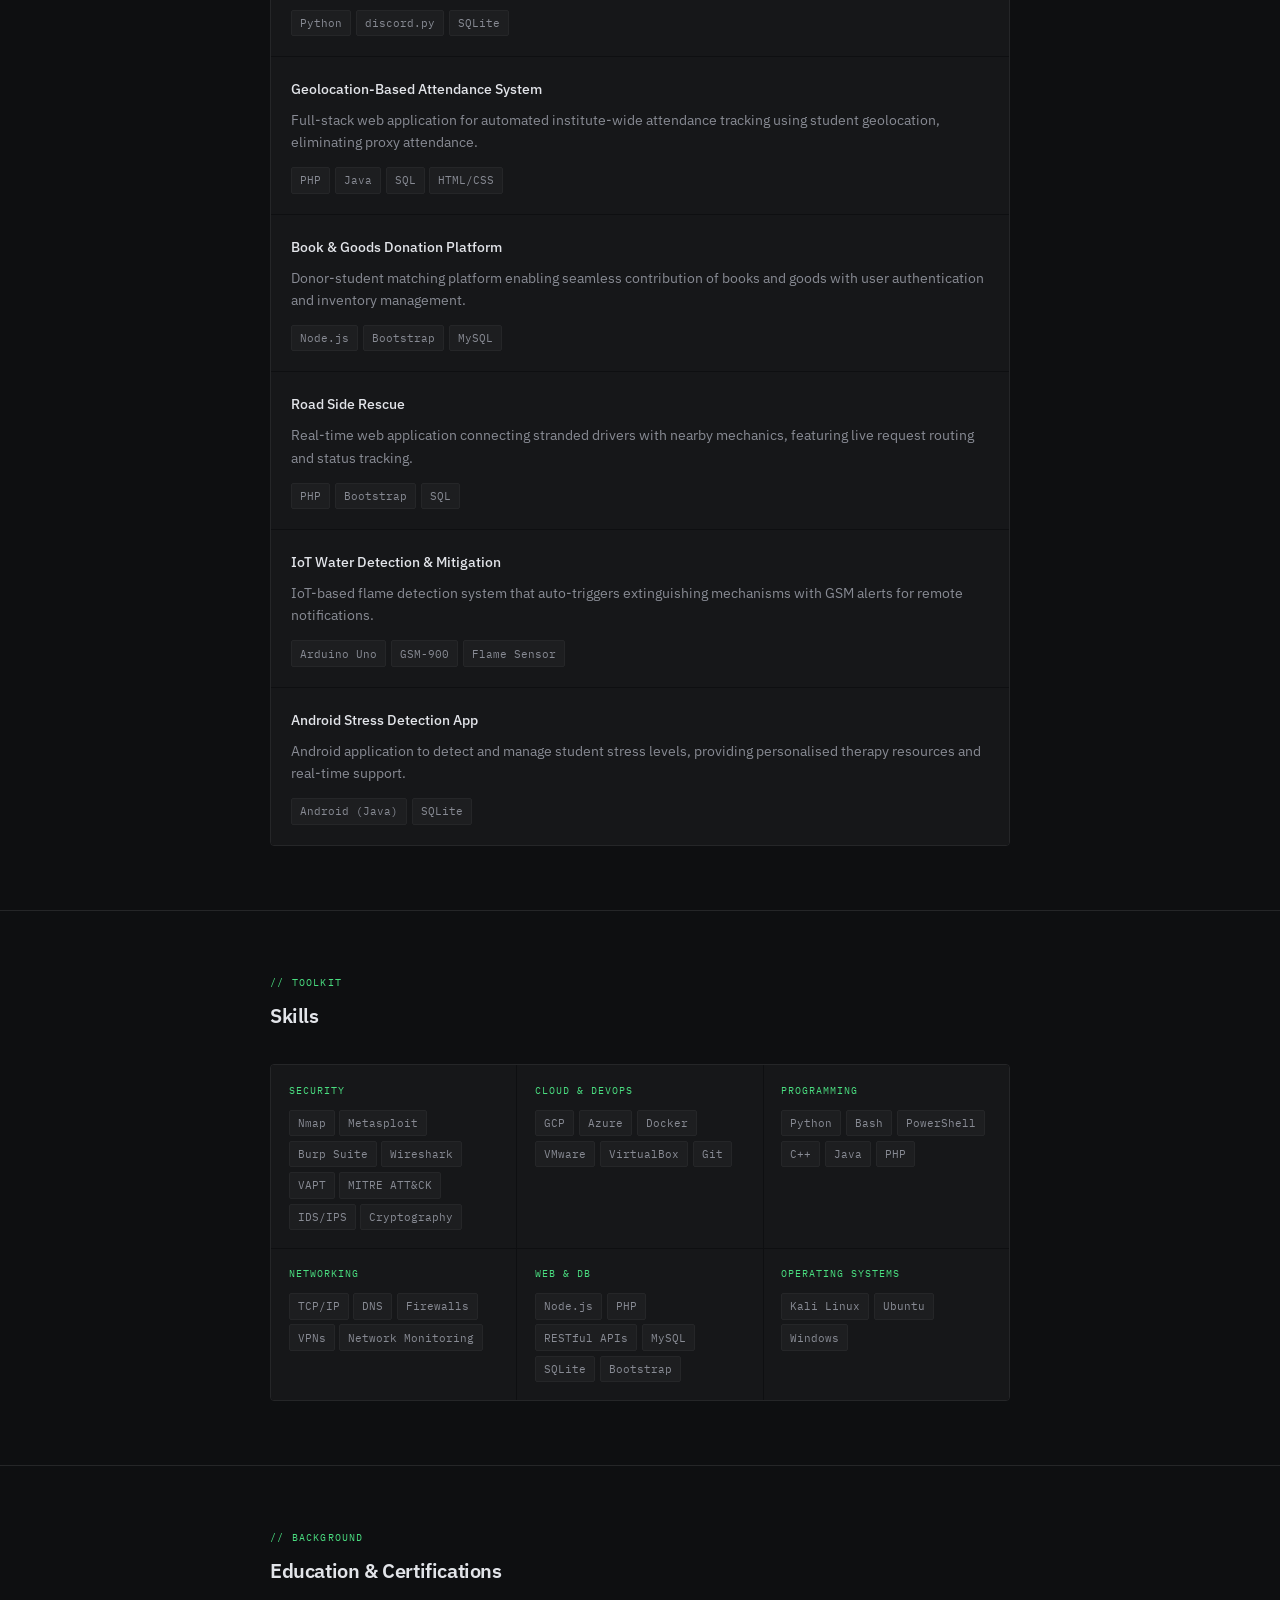
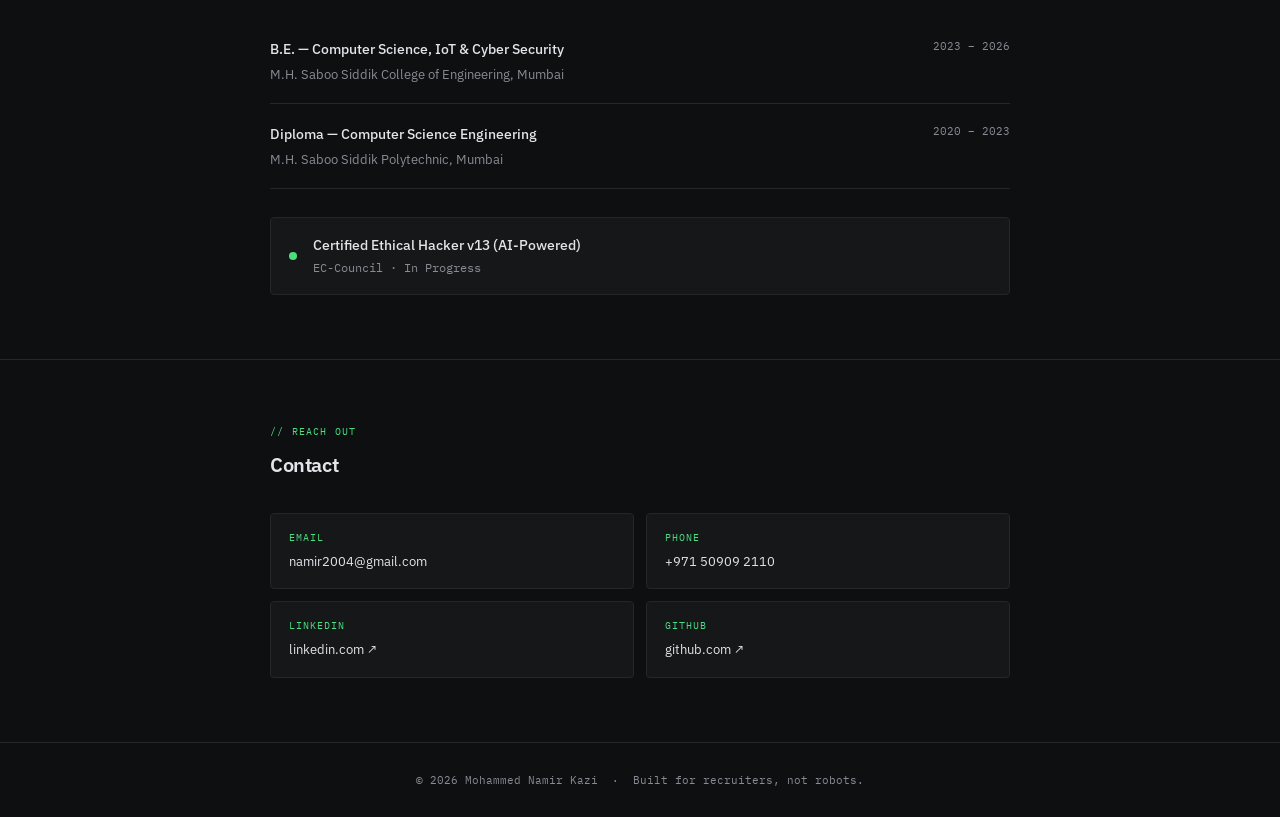
==== commit d1ed0f66: "fixed my number" ====
--- a/index.html
+++ b/index.html
@@ -818,9 +818,9 @@
             <span class="contact-label">Email</span>
             <span class="contact-value">namir2004@gmail.com</span>
           </a>
-          <a href="tel:+971500902110" class="contact-item">
+          <a href="tel:+971509092110" class="contact-item">
             <span class="contact-label">Phone</span>
-            <span class="contact-value">+971 50090 2110</span>
+            <span class="contact-value">+971 50909 2110</span>
           </a>
           <a href="https://www.linkedin.com/in/mohammed-namir-kazi/" target="_blank" rel="noopener" class="contact-item">
             <span class="contact-label">LinkedIn</span>
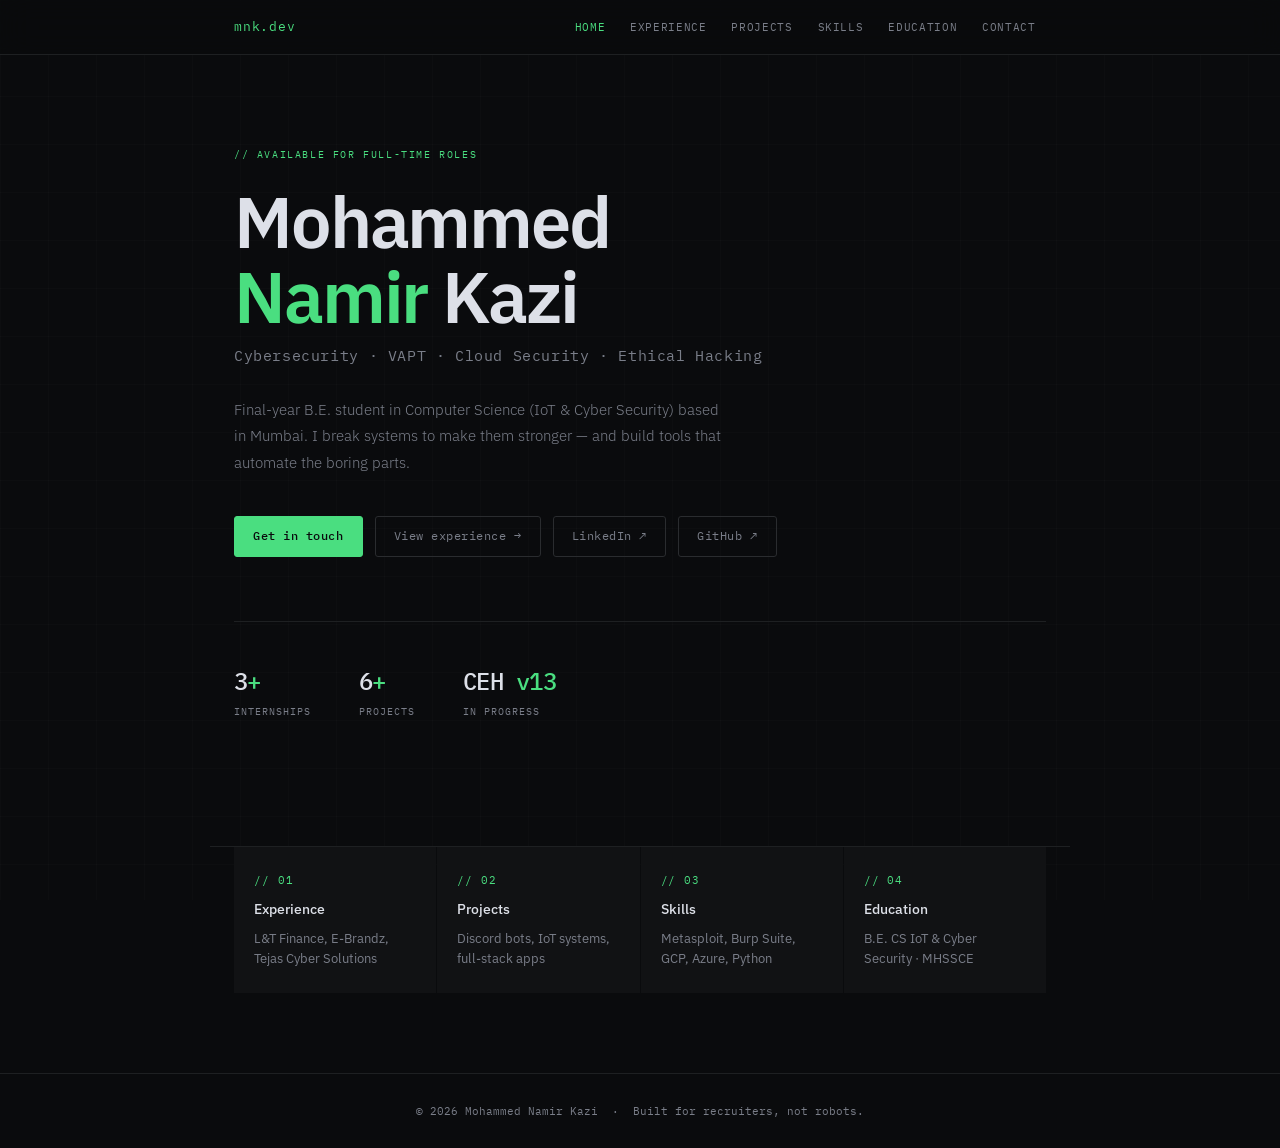
==== commit 179d340f: "Different pages for each and little subtle effects" ====
--- a/index.html
+++ b/index.html
@@ -1,864 +1,264 @@
 <!DOCTYPE html>
 <html lang="en">
 <head>
-  <meta charset="UTF-8" />
-  <meta name="viewport" content="width=device-width, initial-scale=1.0" />
-  <title>Mohammed Namir Kazi — Cybersecurity Professional</title>
-  <link rel="preconnect" href="https://fonts.googleapis.com" />
-  <link rel="preconnect" href="https://fonts.gstatic.com" crossorigin />
-  <link href="https://fonts.googleapis.com/css2?family=IBM+Plex+Mono:wght@400;500&family=IBM+Plex+Sans:ital,wght@0,300;0,400;0,500;0,600;1,300&display=swap" rel="stylesheet" />
+  <meta charset="UTF-8"/>
+  <meta name="viewport" content="width=device-width, initial-scale=1.0"/>
+  <title>Mohammed Namir Kazi — Cybersecurity</title>
+  <link rel="preconnect" href="https://fonts.googleapis.com"/>
+  <link rel="preconnect" href="https://fonts.gstatic.com" crossorigin/>
+  <link href="https://fonts.googleapis.com/css2?family=IBM+Plex+Mono:wght@400;500&family=IBM+Plex+Sans:ital,wght@0,300;0,400;0,500;0,600;1,300&display=swap" rel="stylesheet"/>
+  <link rel="stylesheet" href="style.css"/>
   <style>
-    *, *::before, *::after { box-sizing: border-box; margin: 0; padding: 0; }
-
-    :root {
-      --bg: #0e0f11;
-      --surface: #161719;
-      --border: #252628;
-      --text: #e2e4e9;
-      --muted: #888b94;
-      --accent: #4ade80;
-      --font-mono: 'IBM Plex Mono', monospace;
-      --font-sans: 'IBM Plex Sans', sans-serif;
-    }
-
-    html { scroll-behavior: smooth; }
-
-    body {
-      background: var(--bg);
-      color: var(--text);
-      font-family: var(--font-sans);
-      font-size: 15px;
-      line-height: 1.65;
-      min-height: 100vh;
-      -webkit-text-size-adjust: 100%;
-    }
-
-    /* ── NAV ─────────────────────────────── */
-    nav {
-      position: fixed;
-      top: 0; left: 0; right: 0;
-      z-index: 200;
-      background: rgba(14, 15, 17, 0.95);
-      backdrop-filter: blur(12px);
-      -webkit-backdrop-filter: blur(12px);
-      border-bottom: 1px solid var(--border);
-    }
-
-    .nav-inner {
-      max-width: 780px;
-      margin: 0 auto;
-      padding: 0 1.25rem;
-      height: 52px;
-      display: flex;
-      align-items: center;
-      justify-content: space-between;
-    }
-
-    .nav-logo {
-      font-family: var(--font-mono);
-      font-size: 13px;
-      color: var(--accent);
-      letter-spacing: 0.05em;
-      text-decoration: none;
-    }
-
-    /* desktop links */
-    .nav-links {
-      display: flex;
-      gap: 2rem;
-      list-style: none;
-    }
-
-    .nav-links a {
-      font-family: var(--font-mono);
-      font-size: 12px;
-      color: var(--muted);
-      text-decoration: none;
-      letter-spacing: 0.05em;
-      text-transform: uppercase;
-      transition: color 0.2s;
-      padding: 0.25rem 0;
-    }
-
-    .nav-links a:hover { color: var(--text); }
-
-    /* hamburger button */
-    .nav-toggle {
-      display: none;
+    /* ── HOME-SPECIFIC ─────────────────── */
+    .hero {
+      min-height: calc(100vh - var(--nav-h));
+      display: flex;
       flex-direction: column;
       justify-content: center;
-      gap: 5px;
-      width: 36px;
-      height: 36px;
-      background: none;
-      border: none;
-      cursor: pointer;
-      padding: 6px;
-      -webkit-tap-highlight-color: transparent;
-    }
-
-    .nav-toggle span {
-      display: block;
-      height: 1.5px;
-      background: var(--muted);
-      border-radius: 2px;
-      transition: transform 0.25s, opacity 0.25s, background 0.2s;
-      transform-origin: center;
-    }
-
-    .nav-toggle.open span:nth-child(1) { transform: translateY(6.5px) rotate(45deg); background: var(--text); }
-    .nav-toggle.open span:nth-child(2) { opacity: 0; }
-    .nav-toggle.open span:nth-child(3) { transform: translateY(-6.5px) rotate(-45deg); background: var(--text); }
-
-    /* mobile drawer */
-    .nav-drawer {
-      display: none;
+      padding: calc(var(--nav-h) + 2rem) 1.5rem 4rem;
+      max-width: 860px;
+      margin: 0 auto;
+      position: relative;
+      z-index: 1;
+    }
+
+    .hero-eyebrow {
+      font-family: var(--font-mono);
+      font-size: 10px;
+      color: var(--accent);
+      letter-spacing: 0.16em;
+      text-transform: uppercase;
+      margin-bottom: 1.25rem;
+      opacity: 0;
+      animation: fadeUp 0.6s var(--ease) 0.1s forwards;
+    }
+
+    .hero-name {
+      font-size: clamp(2.4rem, 9vw, 4.5rem);
+      font-weight: 600;
+      letter-spacing: -0.03em;
+      line-height: 1.05;
+      margin-bottom: 0.5rem;
+      opacity: 0;
+      animation: fadeUp 0.65s var(--ease) 0.2s forwards;
+    }
+
+    .hero-name span {
+      color: var(--accent);
+    }
+
+    .hero-role {
+      font-family: var(--font-mono);
+      font-size: clamp(0.8rem, 2vw, 0.95rem);
+      color: var(--muted);
+      letter-spacing: 0.04em;
+      margin-bottom: 1.75rem;
+      opacity: 0;
+      animation: fadeUp 0.65s var(--ease) 0.3s forwards;
+    }
+
+    .hero-desc {
+      font-size: 0.95rem;
+      color: var(--muted);
+      font-weight: 300;
+      max-width: 500px;
+      line-height: 1.75;
+      margin-bottom: 2.5rem;
+      opacity: 0;
+      animation: fadeUp 0.65s var(--ease) 0.4s forwards;
+    }
+
+    .hero-actions {
+      display: flex;
+      gap: 0.75rem;
+      flex-wrap: wrap;
+      opacity: 0;
+      animation: fadeUp 0.65s var(--ease) 0.5s forwards;
+    }
+
+    .hero-stats {
+      display: flex;
+      gap: 3rem;
+      margin-top: 4rem;
+      padding-top: 2.5rem;
+      border-top: 1px solid var(--border);
+      opacity: 0;
+      animation: fadeUp 0.65s var(--ease) 0.65s forwards;
+    }
+
+    .stat-num {
+      font-family: var(--font-mono);
+      font-size: 1.5rem;
+      font-weight: 500;
+      color: var(--text);
+      letter-spacing: -0.03em;
+    }
+
+    .stat-num span { color: var(--accent); }
+
+    .stat-label {
+      font-family: var(--font-mono);
+      font-size: 10px;
+      color: var(--muted);
+      letter-spacing: 0.1em;
+      text-transform: uppercase;
+      margin-top: 0.2rem;
+    }
+
+    /* quick-nav cards */
+    .quick-nav {
+      position: relative; z-index: 1;
+      max-width: 860px;
+      margin: 0 auto;
+      padding: 0 1.5rem 5rem;
+      display: grid;
+      grid-template-columns: repeat(auto-fill, minmax(200px, 1fr));
+      gap: 1px;
+      border-top: 1px solid var(--border);
+    }
+
+    .qcard {
+      background: var(--surface);
+      padding: 1.5rem 1.25rem;
+      text-decoration: none;
+      display: flex;
       flex-direction: column;
-      background: rgba(14, 15, 17, 0.98);
-      border-top: 1px solid var(--border);
-      padding: 0.75rem 0 1rem;
-    }
-
-    .nav-drawer a {
-      font-family: var(--font-mono);
-      font-size: 13px;
-      color: var(--muted);
-      text-decoration: none;
-      letter-spacing: 0.06em;
-      text-transform: uppercase;
-      padding: 0.85rem 1.5rem;
-      display: block;
-      transition: color 0.15s, background 0.15s;
-      -webkit-tap-highlight-color: transparent;
-    }
-
-    .nav-drawer a:active { background: var(--surface); color: var(--text); }
-    .nav-drawer.open { display: flex; }
-
-    /* ── LAYOUT ──────────────────────────── */
-    .container {
-      max-width: 780px;
-      margin: 0 auto;
-      padding: 0 1.25rem;
-    }
-
-    section {
-      padding: 4rem 0;
-      border-bottom: 1px solid var(--border);
-    }
-
-    section:last-child { border-bottom: none; }
-
-    /* ── HERO ────────────────────────────── */
-    #hero {
-      padding-top: 6rem;
-      padding-bottom: 4rem;
-    }
-
-    .hero-eyebrow {
+      gap: 0.5rem;
+      transition: background 0.2s, transform 0.25s var(--ease);
+      position: relative;
+      overflow: hidden;
+    }
+
+    .qcard::after {
+      content: '';
+      position: absolute;
+      bottom: 0; left: 0; right: 0;
+      height: 2px;
+      background: var(--accent);
+      transform: scaleX(0);
+      transform-origin: left;
+      transition: transform 0.3s var(--ease);
+    }
+
+    .qcard:hover { background: var(--surface2); transform: translateY(-2px); }
+    .qcard:hover::after { transform: scaleX(1); }
+
+    .qcard-icon {
       font-family: var(--font-mono);
       font-size: 11px;
       color: var(--accent);
-      letter-spacing: 0.1em;
-      text-transform: uppercase;
-      margin-bottom: 1.1rem;
-    }
-
-    h1 {
-      font-size: clamp(1.9rem, 7vw, 2.8rem);
-      font-weight: 600;
-      line-height: 1.15;
-      letter-spacing: -0.02em;
-      margin-bottom: 1.1rem;
-    }
-
-    .hero-sub {
-      font-size: 0.95rem;
-      color: var(--muted);
-      font-weight: 300;
-      max-width: 520px;
-      line-height: 1.7;
-      margin-bottom: 1.75rem;
-    }
-
-    .hero-links {
-      display: flex;
-      gap: 0.75rem;
-      flex-wrap: wrap;
-    }
-
-    .btn {
-      display: inline-flex;
-      align-items: center;
-      gap: 0.4rem;
-      font-family: var(--font-mono);
-      font-size: 12px;
-      letter-spacing: 0.04em;
-      padding: 0.6rem 1.1rem;
-      border-radius: 3px;
-      text-decoration: none;
-      transition: all 0.2s;
-      cursor: pointer;
-      min-height: 40px;
-      -webkit-tap-highlight-color: transparent;
-    }
-
-    .btn-primary {
-      background: var(--accent);
-      color: #0e0f11;
-      font-weight: 500;
-      border: 1px solid var(--accent);
-    }
-
-    .btn-primary:active { background: #86efac; }
-
-    .btn-outline {
-      background: transparent;
-      color: var(--muted);
-      border: 1px solid var(--border);
-    }
-
-    .btn-outline:active { color: var(--text); border-color: #3a3b3e; }
-
-    /* ── SECTION HEADERS ─────────────────── */
-    .section-label {
-      font-family: var(--font-mono);
-      font-size: 10px;
-      color: var(--accent);
-      letter-spacing: 0.12em;
-      text-transform: uppercase;
-      margin-bottom: 0.5rem;
-    }
-
-    h2 {
-      font-size: 1.25rem;
-      font-weight: 600;
-      letter-spacing: -0.02em;
-      margin-bottom: 2rem;
-    }
-
-    /* ── EXPERIENCE ──────────────────────── */
-    .exp-item {
-      display: grid;
-      grid-template-columns: 130px 1fr;
-      gap: 0 1.75rem;
-      margin-bottom: 2.25rem;
-    }
-
-    .exp-meta { padding-top: 2px; }
-
-    .exp-date {
-      font-family: var(--font-mono);
-      font-size: 11px;
-      color: var(--muted);
-      letter-spacing: 0.04em;
-    }
-
-    .exp-company {
-      font-family: var(--font-mono);
-      font-size: 11px;
-      color: var(--accent);
-      margin-top: 0.25rem;
-      line-height: 1.4;
-    }
-
-    .exp-role {
+      letter-spacing: 0.08em;
+    }
+
+    .qcard-title {
       font-size: 0.9rem;
       font-weight: 500;
-      margin-bottom: 0.5rem;
-    }
-
-    .exp-body {
-      font-size: 0.85rem;
-      color: var(--muted);
-      line-height: 1.7;
-    }
-
-    .exp-body li {
-      list-style: none;
-      padding-left: 1rem;
-      position: relative;
-      margin-bottom: 0.3rem;
-    }
-
-    .exp-body li::before {
-      content: '—';
-      position: absolute;
-      left: 0;
-      color: var(--border);
-    }
-
-    /* ── SKILLS ──────────────────────────── */
-    .skills-grid {
-      display: grid;
-      grid-template-columns: repeat(auto-fill, minmax(190px, 1fr));
-      gap: 1px;
-      border: 1px solid var(--border);
-      border-radius: 4px;
-      overflow: hidden;
-    }
-
-    .skill-group {
-      background: var(--surface);
-      padding: 1.1rem;
-    }
-
-    .skill-group-label {
-      font-family: var(--font-mono);
-      font-size: 10px;
-      color: var(--accent);
-      letter-spacing: 0.1em;
-      text-transform: uppercase;
-      margin-bottom: 0.65rem;
-    }
-
-    .skill-tags {
-      display: flex;
-      flex-wrap: wrap;
-      gap: 0.3rem;
-    }
-
-    .tag {
-      font-family: var(--font-mono);
-      font-size: 11px;
-      color: var(--muted);
-      background: rgba(255,255,255,0.03);
-      border: 1px solid var(--border);
-      padding: 0.2rem 0.5rem;
-      border-radius: 2px;
-    }
-
-    /* ── PROJECTS ────────────────────────── */
-    .projects-grid {
-      display: grid;
-      gap: 1px;
-      border: 1px solid var(--border);
-      border-radius: 4px;
-      overflow: hidden;
-    }
-
-    .project-card {
-      background: var(--surface);
-      padding: 1.25rem;
-      transition: background 0.2s;
-    }
-
-    .project-card:active { background: #1c1d1f; }
-
-    .project-title {
-      font-size: 0.9rem;
-      font-weight: 500;
-      margin-bottom: 0.5rem;
-    }
-
-    .project-desc {
-      font-size: 0.85rem;
-      color: var(--muted);
-      line-height: 1.65;
-      margin-bottom: 0.85rem;
-    }
-
-    .project-stack {
-      display: flex;
-      flex-wrap: wrap;
-      gap: 0.3rem;
-    }
-
-    /* ── EDUCATION ───────────────────────── */
-    .edu-item {
-      display: flex;
-      justify-content: space-between;
-      align-items: flex-start;
-      gap: 1rem;
-      padding: 1.1rem 0;
-      border-bottom: 1px solid var(--border);
-    }
-
-    .edu-item:last-child { border-bottom: none; }
-
-    .edu-degree {
-      font-size: 0.9rem;
-      font-weight: 500;
-      margin-bottom: 0.2rem;
-    }
-
-    .edu-school {
-      font-size: 0.82rem;
-      color: var(--muted);
-    }
-
-    .edu-year {
-      font-family: var(--font-mono);
-      font-size: 11px;
-      color: var(--muted);
-      white-space: nowrap;
-      flex-shrink: 0;
-    }
-
-    /* ── CERT ────────────────────────────── */
-    .cert-item {
-      display: flex;
-      align-items: center;
-      gap: 1rem;
-      padding: 1rem 1.1rem;
-      background: var(--surface);
-      border: 1px solid var(--border);
-      border-radius: 4px;
-      margin-top: 1.75rem;
-    }
-
-    .cert-dot {
-      width: 8px;
-      height: 8px;
-      border-radius: 50%;
-      background: var(--accent);
-      flex-shrink: 0;
-      animation: pulse 2s infinite;
-    }
-
-    @keyframes pulse {
-      0%, 100% { opacity: 1; }
-      50% { opacity: 0.35; }
-    }
-
-    .cert-name { font-size: 0.88rem; font-weight: 500; }
-    .cert-issuer { font-size: 0.78rem; color: var(--muted); font-family: var(--font-mono); }
-
-    /* ── CONTACT ─────────────────────────── */
-    .contact-grid {
-      display: grid;
-      grid-template-columns: repeat(2, 1fr);
-      gap: 0.75rem;
-    }
-
-    .contact-item {
-      display: flex;
-      flex-direction: column;
-      gap: 0.25rem;
-      padding: 1rem 1.1rem;
-      background: var(--surface);
-      border: 1px solid var(--border);
-      border-radius: 4px;
-      text-decoration: none;
-      transition: border-color 0.2s;
-      min-height: 60px;
-      -webkit-tap-highlight-color: transparent;
-    }
-
-    .contact-item:active { border-color: #3a3b3e; }
-
-    .contact-label {
-      font-family: var(--font-mono);
-      font-size: 10px;
-      color: var(--accent);
-      letter-spacing: 0.1em;
-      text-transform: uppercase;
-    }
-
-    .contact-value {
-      font-size: 0.82rem;
       color: var(--text);
-      word-break: break-all;
-    }
-
-    /* ── FOOTER ──────────────────────────── */
-    footer {
-      padding: 1.75rem 1.25rem;
-      text-align: center;
-      font-family: var(--font-mono);
-      font-size: 11px;
-      color: var(--muted);
-      border-top: 1px solid var(--border);
-    }
-
-    /* ── RESPONSIVE: TABLET ──────────────── */
+    }
+
+    .qcard-desc {
+      font-size: 0.8rem;
+      color: var(--muted);
+      line-height: 1.55;
+    }
+
+    @keyframes fadeUp {
+      to { opacity: 1; transform: none; }
+      from { opacity: 0; transform: translateY(16px); }
+    }
+
     @media (max-width: 640px) {
-      /* show hamburger, hide inline links */
-      .nav-links { display: none; }
-      .nav-toggle { display: flex; }
-
-      section { padding: 3rem 0; }
-      #hero { padding-top: 5rem; padding-bottom: 3rem; }
-
-      /* stack experience meta above content */
-      .exp-item {
-        grid-template-columns: 1fr;
-        gap: 0.35rem;
-        margin-bottom: 2rem;
-      }
-
-      .exp-meta {
-        display: flex;
-        align-items: center;
-        gap: 0.75rem;
-      }
-
-      .exp-company { margin-top: 0; }
-
-      /* skills: 2-col on phones */
-      .skills-grid {
-        grid-template-columns: repeat(2, 1fr);
-      }
-
-      /* edu: stack on very small screens */
-      .edu-item {
-        flex-direction: column;
-        gap: 0.35rem;
-      }
-
-      .edu-year { font-size: 11px; }
-
-      /* contact: 1 col on small phones */
-      .contact-grid { grid-template-columns: 1fr; }
-    }
-
-    /* ── RESPONSIVE: SMALL PHONES ─────────── */
+      .hero-stats { gap: 2rem; }
+      .quick-nav { grid-template-columns: repeat(2, 1fr); }
+    }
     @media (max-width: 380px) {
-      .skills-grid { grid-template-columns: 1fr; }
-      .hero-links { flex-direction: column; }
-      .btn { width: 100%; justify-content: center; }
+      .quick-nav { grid-template-columns: 1fr; }
+      .hero-stats { gap: 1.5rem; }
     }
   </style>
 </head>
 <body>
 
-  <!-- NAV -->
-  <nav>
-    <div class="nav-inner">
-
-      <!-- desktop -->
-      <ul class="nav-links">
-        <li><a href="#experience">Experience</a></li>
-        <li><a href="#projects">Projects</a></li>
-        <li><a href="#skills">Skills</a></li>
-        <li><a href="#education">Education</a></li>
-        <li><a href="#contact">Contact</a></li>
-      </ul>
-
-      <!-- mobile hamburger -->
-      <button class="nav-toggle" aria-label="Toggle menu" aria-expanded="false">
-        <span></span><span></span><span></span>
-      </button>
+<nav>
+  <div class="nav-inner">
+    <a href="index.html" class="nav-logo">mnk.dev</a>
+    <ul class="nav-links">
+      <li><a href="index.html">Home</a></li>
+      <li><a href="experience.html">Experience</a></li>
+      <li><a href="projects.html">Projects</a></li>
+      <li><a href="skills.html">Skills</a></li>
+      <li><a href="education.html">Education</a></li>
+      <li><a href="contact.html">Contact</a></li>
+    </ul>
+    <button class="nav-toggle" aria-label="Toggle menu" aria-expanded="false">
+      <span></span><span></span><span></span>
+    </button>
+  </div>
+  <div class="nav-drawer" id="navDrawer">
+    <a href="index.html">Home</a>
+    <a href="experience.html">Experience</a>
+    <a href="projects.html">Projects</a>
+    <a href="skills.html">Skills</a>
+    <a href="education.html">Education</a>
+    <a href="contact.html">Contact</a>
+  </div>
+</nav>
+
+<section class="hero">
+  <p class="hero-eyebrow">// available for full-time roles</p>
+  <h1 class="hero-name">Mohammed<br><span>Namir</span> Kazi</h1>
+  <p class="hero-role">Cybersecurity · VAPT · Cloud Security · Ethical Hacking</p>
+  <p class="hero-desc">
+    Final-year B.E. student in Computer Science (IoT &amp; Cyber Security) based in Mumbai.
+    I break systems to make them stronger — and build tools that automate the boring parts.
+  </p>
+  <div class="hero-actions">
+    <a href="contact.html" class="btn btn-primary">Get in touch</a>
+    <a href="experience.html" class="btn btn-outline">View experience →</a>
+    <a href="https://www.linkedin.com/in/mohammed-namir-kazi/" target="_blank" rel="noopener" class="btn btn-outline">LinkedIn ↗</a>
+    <a href="https://github.com/namirkazi" target="_blank" rel="noopener" class="btn btn-outline">GitHub ↗</a>
+  </div>
+  <div class="hero-stats">
+    <div>
+      <div class="stat-num">3<span>+</span></div>
+      <div class="stat-label">Internships</div>
     </div>
-
-    <!-- mobile drawer -->
-    <div class="nav-drawer" id="navDrawer">
-      <a href="#experience">Experience</a>
-      <a href="#projects">Projects</a>
-      <a href="#skills">Skills</a>
-      <a href="#education">Education</a>
-      <a href="#contact">Contact</a>
+    <div>
+      <div class="stat-num">6<span>+</span></div>
+      <div class="stat-label">Projects</div>
     </div>
-  </nav>
-
-  <main>
-
-    <!-- HERO -->
-    <section id="hero">
-      <div class="container">
-        <p class="hero-eyebrow">// available for full-time roles</p>
-        <h1>Mohammed<br>Namir Kazi</h1>
-        <p class="hero-sub">
-          Cybersecurity professional specialising in VAPT, cloud security, and ethical hacking.
-          B.E. in Computer Science (IoT &amp; Cyber Security) · Mumbai, India.
-          Currently pursuing CEH v13 (AI-Powered).
-        </p>
-        <div class="hero-links">
-          <a href="mailto:namir2004@gmail.com" class="btn btn-primary">Get in touch</a>
-          <a href="https://linkedin.com" target="_blank" rel="noopener" class="btn btn-outline">LinkedIn ↗</a>
-          <a href="https://github.com" target="_blank" rel="noopener" class="btn btn-outline">GitHub ↗</a>
-        </div>
-      </div>
-    </section>
-
-    <!-- EXPERIENCE -->
-    <section id="experience">
-      <div class="container">
-        <p class="section-label">// work</p>
-        <h2>Experience</h2>
-
-        <div class="exp-item">
-          <div class="exp-meta">
-            <div class="exp-date">2025</div>
-            <div class="exp-company">L&T Finance</div>
-          </div>
-          <div>
-            <p class="exp-role">Information Security Intern</p>
-            <ul class="exp-body">
-              <li>Conducted end-to-end VAPT across internal systems, identifying and documenting critical security gaps aligned with industry frameworks.</li>
-              <li>Engineered an internal AI-powered chatbot to automate data retrieval workflows, reducing manual lookup time across teams.</li>
-              <li>Triaged vulnerabilities with the security team, prioritised remediation, and produced detailed risk assessment reports for stakeholders.</li>
-            </ul>
-          </div>
-        </div>
-
-        <div class="exp-item">
-          <div class="exp-meta">
-            <div class="exp-date">2023</div>
-            <div class="exp-company">E-Brandz</div>
-          </div>
-          <div>
-            <p class="exp-role">Web Developer Intern</p>
-            <ul class="exp-body">
-              <li>Built and maintained scalable front-end and back-end components for multiple client websites.</li>
-              <li>Integrated Google Cloud Logging and Monitoring to enable proactive anomaly detection across applications.</li>
-              <li>Executed on-page and technical SEO strategies that improved organic search rankings for client portfolios.</li>
-            </ul>
-          </div>
-        </div>
-
-        <div class="exp-item">
-          <div class="exp-meta">
-            <div class="exp-date">2022</div>
-            <div class="exp-company">Tejas Cyber Solutions</div>
-          </div>
-          <div>
-            <p class="exp-role">Cloud Engineer Intern</p>
-            <ul class="exp-body">
-              <li>Managed and hardened cloud infrastructure on Microsoft Azure and GCP, applying security best practices.</li>
-              <li>Performed data export and migration across cloud environments, ensuring integrity and confidentiality of assets.</li>
-              <li>Gained hands-on exposure to cloud monitoring, IAM configurations, and secure storage policies.</li>
-            </ul>
-          </div>
-        </div>
-      </div>
-    </section>
-
-    <!-- PROJECTS -->
-    <section id="projects">
-      <div class="container">
-        <p class="section-label">// builds</p>
-        <h2>Projects</h2>
-        <div class="projects-grid">
-
-          <div class="project-card">
-            <p class="project-title">AI-Powered Discord Therapy Bot</p>
-            <p class="project-desc">Python-based Discord bot providing mental health support with natural language understanding for empathetic, context-aware interactions.</p>
-            <div class="project-stack">
-              <span class="tag">Python</span>
-              <span class="tag">discord.py</span>
-              <span class="tag">SQLite</span>
-            </div>
-          </div>
-
-          <div class="project-card">
-            <p class="project-title">Geolocation-Based Attendance System</p>
-            <p class="project-desc">Full-stack web application for automated institute-wide attendance tracking using student geolocation, eliminating proxy attendance.</p>
-            <div class="project-stack">
-              <span class="tag">PHP</span>
-              <span class="tag">Java</span>
-              <span class="tag">SQL</span>
-              <span class="tag">HTML/CSS</span>
-            </div>
-          </div>
-
-          <div class="project-card">
-            <p class="project-title">Book &amp; Goods Donation Platform</p>
-            <p class="project-desc">Donor-student matching platform enabling seamless contribution of books and goods with user authentication and inventory management.</p>
-            <div class="project-stack">
-              <span class="tag">Node.js</span>
-              <span class="tag">Bootstrap</span>
-              <span class="tag">MySQL</span>
-            </div>
-          </div>
-
-          <div class="project-card">
-            <p class="project-title">Road Side Rescue</p>
-            <p class="project-desc">Real-time web application connecting stranded drivers with nearby mechanics, featuring live request routing and status tracking.</p>
-            <div class="project-stack">
-              <span class="tag">PHP</span>
-              <span class="tag">Bootstrap</span>
-              <span class="tag">SQL</span>
-            </div>
-          </div>
-
-          <div class="project-card">
-            <p class="project-title">IoT Water Detection &amp; Mitigation</p>
-            <p class="project-desc">IoT-based flame detection system that auto-triggers extinguishing mechanisms with GSM alerts for remote notifications.</p>
-            <div class="project-stack">
-              <span class="tag">Arduino Uno</span>
-              <span class="tag">GSM-900</span>
-              <span class="tag">Flame Sensor</span>
-            </div>
-          </div>
-
-          <div class="project-card">
-            <p class="project-title">Android Stress Detection App</p>
-            <p class="project-desc">Android application to detect and manage student stress levels, providing personalised therapy resources and real-time support.</p>
-            <div class="project-stack">
-              <span class="tag">Android (Java)</span>
-              <span class="tag">SQLite</span>
-            </div>
-          </div>
-
-        </div>
-      </div>
-    </section>
-
-    <!-- SKILLS -->
-    <section id="skills">
-      <div class="container">
-        <p class="section-label">// toolkit</p>
-        <h2>Skills</h2>
-        <div class="skills-grid">
-
-          <div class="skill-group">
-            <p class="skill-group-label">Security</p>
-            <div class="skill-tags">
-              <span class="tag">Nmap</span>
-              <span class="tag">Metasploit</span>
-              <span class="tag">Burp Suite</span>
-              <span class="tag">Wireshark</span>
-              <span class="tag">VAPT</span>
-              <span class="tag">MITRE ATT&CK</span>
-              <span class="tag">IDS/IPS</span>
-              <span class="tag">Cryptography</span>
-            </div>
-          </div>
-
-          <div class="skill-group">
-            <p class="skill-group-label">Cloud &amp; DevOps</p>
-            <div class="skill-tags">
-              <span class="tag">GCP</span>
-              <span class="tag">Azure</span>
-              <span class="tag">Docker</span>
-              <span class="tag">VMware</span>
-              <span class="tag">VirtualBox</span>
-              <span class="tag">Git</span>
-            </div>
-          </div>
-
-          <div class="skill-group">
-            <p class="skill-group-label">Programming</p>
-            <div class="skill-tags">
-              <span class="tag">Python</span>
-              <span class="tag">Bash</span>
-              <span class="tag">PowerShell</span>
-              <span class="tag">C++</span>
-              <span class="tag">Java</span>
-              <span class="tag">PHP</span>
-            </div>
-          </div>
-
-          <div class="skill-group">
-            <p class="skill-group-label">Networking</p>
-            <div class="skill-tags">
-              <span class="tag">TCP/IP</span>
-              <span class="tag">DNS</span>
-              <span class="tag">Firewalls</span>
-              <span class="tag">VPNs</span>
-              <span class="tag">Network Monitoring</span>
-            </div>
-          </div>
-
-          <div class="skill-group">
-            <p class="skill-group-label">Web &amp; DB</p>
-            <div class="skill-tags">
-              <span class="tag">Node.js</span>
-              <span class="tag">PHP</span>
-              <span class="tag">RESTful APIs</span>
-              <span class="tag">MySQL</span>
-              <span class="tag">SQLite</span>
-              <span class="tag">Bootstrap</span>
-            </div>
-          </div>
-
-          <div class="skill-group">
-            <p class="skill-group-label">Operating Systems</p>
-            <div class="skill-tags">
-              <span class="tag">Kali Linux</span>
-              <span class="tag">Ubuntu</span>
-              <span class="tag">Windows</span>
-            </div>
-          </div>
-
-        </div>
-      </div>
-    </section>
-
-    <!-- EDUCATION & CERTS -->
-    <section id="education">
-      <div class="container">
-        <p class="section-label">// background</p>
-        <h2>Education &amp; Certifications</h2>
-
-        <div class="edu-item">
-          <div>
-            <p class="edu-degree">B.E. — Computer Science, IoT &amp; Cyber Security</p>
-            <p class="edu-school">M.H. Saboo Siddik College of Engineering, Mumbai</p>
-          </div>
-          <span class="edu-year">2023 – 2026</span>
-        </div>
-
-        <div class="edu-item">
-          <div>
-            <p class="edu-degree">Diploma — Computer Science Engineering</p>
-            <p class="edu-school">M.H. Saboo Siddik Polytechnic, Mumbai</p>
-          </div>
-          <span class="edu-year">2020 – 2023</span>
-        </div>
-
-        <div class="cert-item">
-          <div class="cert-dot"></div>
-          <div>
-            <p class="cert-name">Certified Ethical Hacker v13 (AI-Powered)</p>
-            <p class="cert-issuer">EC-Council · In Progress</p>
-          </div>
-        </div>
-      </div>
-    </section>
-
-    <!-- CONTACT -->
-    <section id="contact">
-      <div class="container">
-        <p class="section-label">// reach out</p>
-        <h2>Contact</h2>
-        <div class="contact-grid">
-          <a href="mailto:namir2004@gmail.com" class="contact-item">
-            <span class="contact-label">Email</span>
-            <span class="contact-value">namir2004@gmail.com</span>
-          </a>
-          <a href="tel:+971509092110" class="contact-item">
-            <span class="contact-label">Phone</span>
-            <span class="contact-value">+971 50909 2110</span>
-          </a>
-          <a href="https://www.linkedin.com/in/mohammed-namir-kazi/" target="_blank" rel="noopener" class="contact-item">
-            <span class="contact-label">LinkedIn</span>
-            <span class="contact-value">linkedin.com ↗</span>
-          </a>
-          <a href="https://github.com/namirkazi" target="_blank" rel="noopener" class="contact-item">
-            <span class="contact-label">GitHub</span>
-            <span class="contact-value">github.com ↗</span>
-          </a>
-        </div>
-      </div>
-    </section>
-
-  </main>
-
-  <footer>
-    © 2026 Mohammed Namir Kazi &nbsp;·&nbsp; Built for recruiters, not robots.
-  </footer>
-
-  <script>
-    const toggle = document.querySelector('.nav-toggle');
-    const drawer = document.getElementById('navDrawer');
-
-    toggle.addEventListener('click', () => {
-      const isOpen = drawer.classList.toggle('open');
-      toggle.classList.toggle('open', isOpen);
-      toggle.setAttribute('aria-expanded', isOpen);
-    });
-
-    // close drawer when a nav link is tapped
-    drawer.querySelectorAll('a').forEach(link => {
-      link.addEventListener('click', () => {
-        drawer.classList.remove('open');
-        toggle.classList.remove('open');
-        toggle.setAttribute('aria-expanded', 'false');
-      });
-    });
-  </script>
-
+    <div>
+      <div class="stat-num">CEH<span> v13</span></div>
+      <div class="stat-label">In Progress</div>
+    </div>
+  </div>
+</section>
+
+<div class="quick-nav stagger">
+  <a href="experience.html" class="qcard">
+    <span class="qcard-icon">// 01</span>
+    <span class="qcard-title">Experience</span>
+    <span class="qcard-desc">L&amp;T Finance, E-Brandz, Tejas Cyber Solutions</span>
+  </a>
+  <a href="projects.html" class="qcard">
+    <span class="qcard-icon">// 02</span>
+    <span class="qcard-title">Projects</span>
+    <span class="qcard-desc">Discord bots, IoT systems, full-stack apps</span>
+  </a>
+  <a href="skills.html" class="qcard">
+    <span class="qcard-icon">// 03</span>
+    <span class="qcard-title">Skills</span>
+    <span class="qcard-desc">Metasploit, Burp Suite, GCP, Azure, Python</span>
+  </a>
+  <a href="education.html" class="qcard">
+    <span class="qcard-icon">// 04</span>
+    <span class="qcard-title">Education</span>
+    <span class="qcard-desc">B.E. CS IoT &amp; Cyber Security · MHSSCE</span>
+  </a>
+</div>
+
+<footer>© 2026 Mohammed Namir Kazi &nbsp;·&nbsp; Built for recruiters, not robots.</footer>
+
+<script src="shared.js"></script>
 </body>
 </html>
--- a/style.css
+++ b/style.css
@@ -0,0 +1,256 @@
+/* ── RESET & TOKENS ─────────────────────── */
+*, *::before, *::after { box-sizing: border-box; margin: 0; padding: 0; }
+
+:root {
+  --bg: #0a0b0d;
+  --surface: #111214;
+  --surface2: #161719;
+  --border: #1e2022;
+  --border2: #2a2c2f;
+  --text: #dde0e8;
+  --muted: #7a7e89;
+  --accent: #4ade80;
+  --accent-glow: rgba(74,222,128,0.15);
+  --font-mono: 'IBM Plex Mono', monospace;
+  --font-sans: 'IBM Plex Sans', sans-serif;
+  --nav-h: 54px;
+  --ease: cubic-bezier(0.16,1,0.3,1);
+}
+
+html { scroll-behavior: smooth; }
+
+body {
+  background: var(--bg);
+  color: var(--text);
+  font-family: var(--font-sans);
+  font-size: 15px;
+  line-height: 1.65;
+  min-height: 100vh;
+  -webkit-text-size-adjust: 100%;
+  overflow-x: hidden;
+}
+
+/* subtle grid texture */
+body::before {
+  content: '';
+  position: fixed;
+  inset: 0;
+  background-image:
+    linear-gradient(rgba(255,255,255,0.015) 1px, transparent 1px),
+    linear-gradient(90deg, rgba(255,255,255,0.015) 1px, transparent 1px);
+  background-size: 48px 48px;
+  pointer-events: none;
+  z-index: 0;
+}
+
+/* ── NAV ─────────────────────────────────── */
+nav {
+  position: fixed;
+  top: 0; left: 0; right: 0;
+  z-index: 300;
+  background: rgba(10,11,13,0.92);
+  backdrop-filter: blur(16px);
+  -webkit-backdrop-filter: blur(16px);
+  border-bottom: 1px solid var(--border);
+}
+
+.nav-inner {
+  max-width: 860px;
+  margin: 0 auto;
+  padding: 0 1.5rem;
+  height: var(--nav-h);
+  display: flex;
+  align-items: center;
+  justify-content: space-between;
+}
+
+.nav-logo {
+  font-family: var(--font-mono);
+  font-size: 13px;
+  color: var(--accent);
+  letter-spacing: 0.06em;
+  text-decoration: none;
+  transition: opacity 0.2s;
+}
+.nav-logo:hover { opacity: 0.7; }
+
+.nav-links {
+  display: flex;
+  gap: 0.25rem;
+  list-style: none;
+}
+
+.nav-links a {
+  font-family: var(--font-mono);
+  font-size: 11px;
+  color: var(--muted);
+  text-decoration: none;
+  letter-spacing: 0.06em;
+  text-transform: uppercase;
+  padding: 0.4rem 0.65rem;
+  border-radius: 3px;
+  transition: color 0.2s, background 0.2s;
+}
+
+.nav-links a:hover { color: var(--text); background: var(--surface2); }
+.nav-links a.active { color: var(--accent); }
+
+/* hamburger */
+.nav-toggle {
+  display: none;
+  flex-direction: column;
+  justify-content: center;
+  gap: 5px;
+  width: 38px; height: 38px;
+  background: none; border: none;
+  cursor: pointer; padding: 7px;
+  -webkit-tap-highlight-color: transparent;
+}
+.nav-toggle span {
+  display: block; height: 1.5px;
+  background: var(--muted); border-radius: 2px;
+  transition: transform 0.25s, opacity 0.25s, background 0.2s;
+  transform-origin: center;
+}
+.nav-toggle.open span:nth-child(1) { transform: translateY(6.5px) rotate(45deg); background: var(--text); }
+.nav-toggle.open span:nth-child(2) { opacity: 0; }
+.nav-toggle.open span:nth-child(3) { transform: translateY(-6.5px) rotate(-45deg); background: var(--text); }
+
+.nav-drawer {
+  display: none;
+  flex-direction: column;
+  background: rgba(10,11,13,0.98);
+  border-top: 1px solid var(--border);
+  padding: 0.5rem 0 1rem;
+}
+.nav-drawer a {
+  font-family: var(--font-mono);
+  font-size: 12px; color: var(--muted);
+  text-decoration: none;
+  letter-spacing: 0.07em; text-transform: uppercase;
+  padding: 0.9rem 1.5rem; display: block;
+  transition: color 0.15s, background 0.15s;
+  -webkit-tap-highlight-color: transparent;
+}
+.nav-drawer a:active, .nav-drawer a.active { color: var(--accent); }
+.nav-drawer.open { display: flex; }
+
+/* ── LAYOUT ──────────────────────────────── */
+.page {
+  position: relative;
+  z-index: 1;
+  max-width: 860px;
+  margin: 0 auto;
+  padding: calc(var(--nav-h) + 3.5rem) 1.5rem 5rem;
+  min-height: 100vh;
+}
+
+/* ── PAGE HEADER ─────────────────────────── */
+.page-eyebrow {
+  font-family: var(--font-mono);
+  font-size: 10px;
+  color: var(--accent);
+  letter-spacing: 0.14em;
+  text-transform: uppercase;
+  margin-bottom: 0.6rem;
+}
+
+.page-title {
+  font-size: clamp(1.6rem, 4vw, 2.2rem);
+  font-weight: 600;
+  letter-spacing: -0.025em;
+  line-height: 1.15;
+  margin-bottom: 0.75rem;
+}
+
+.page-subtitle {
+  font-size: 0.9rem;
+  color: var(--muted);
+  font-weight: 300;
+  max-width: 480px;
+  line-height: 1.7;
+  margin-bottom: 3rem;
+  padding-bottom: 3rem;
+  border-bottom: 1px solid var(--border);
+}
+
+/* ── BUTTONS ─────────────────────────────── */
+.btn {
+  display: inline-flex; align-items: center; gap: 0.4rem;
+  font-family: var(--font-mono); font-size: 12px;
+  letter-spacing: 0.04em; padding: 0.6rem 1.15rem;
+  border-radius: 3px; text-decoration: none;
+  transition: all 0.2s var(--ease);
+  cursor: pointer; min-height: 40px;
+  -webkit-tap-highlight-color: transparent; border: none;
+}
+.btn-primary {
+  background: var(--accent); color: #0a0b0d;
+  font-weight: 500; border: 1px solid var(--accent);
+}
+.btn-primary:hover { background: #86efac; transform: translateY(-1px); box-shadow: 0 4px 20px rgba(74,222,128,0.2); }
+.btn-outline {
+  background: transparent; color: var(--muted);
+  border: 1px solid var(--border2);
+}
+.btn-outline:hover { color: var(--text); border-color: #444; transform: translateY(-1px); }
+
+/* ── TAGS ────────────────────────────────── */
+.tag {
+  font-family: var(--font-mono); font-size: 10px;
+  color: var(--muted);
+  background: rgba(255,255,255,0.03);
+  border: 1px solid var(--border2);
+  padding: 0.2rem 0.55rem; border-radius: 2px;
+  transition: color 0.2s, border-color 0.2s;
+}
+.tag:hover { color: var(--accent); border-color: rgba(74,222,128,0.3); }
+
+/* ── DIVIDER ─────────────────────────────── */
+.divider {
+  height: 1px; background: var(--border);
+  margin: 2.5rem 0;
+}
+
+/* ── SCROLL REVEAL ───────────────────────── */
+.reveal {
+  opacity: 0;
+  transform: translateY(18px);
+  transition: opacity 0.55s var(--ease), transform 0.55s var(--ease);
+}
+.reveal.visible {
+  opacity: 1;
+  transform: none;
+}
+
+/* staggered children */
+.stagger > * {
+  opacity: 0;
+  transform: translateY(14px);
+  transition: opacity 0.45s var(--ease), transform 0.45s var(--ease);
+}
+.stagger.visible > *:nth-child(1) { opacity:1; transform:none; transition-delay:0s; }
+.stagger.visible > *:nth-child(2) { opacity:1; transform:none; transition-delay:0.07s; }
+.stagger.visible > *:nth-child(3) { opacity:1; transform:none; transition-delay:0.14s; }
+.stagger.visible > *:nth-child(4) { opacity:1; transform:none; transition-delay:0.21s; }
+.stagger.visible > *:nth-child(5) { opacity:1; transform:none; transition-delay:0.28s; }
+.stagger.visible > *:nth-child(6) { opacity:1; transform:none; transition-delay:0.35s; }
+.stagger.visible > *:nth-child(7) { opacity:1; transform:none; transition-delay:0.42s; }
+.stagger.visible > *:nth-child(8) { opacity:1; transform:none; transition-delay:0.49s; }
+
+/* ── FOOTER ──────────────────────────────── */
+footer {
+  position: relative; z-index: 1;
+  padding: 1.75rem 1.5rem;
+  text-align: center;
+  font-family: var(--font-mono);
+  font-size: 11px; color: var(--muted);
+  border-top: 1px solid var(--border);
+}
+
+/* ── RESPONSIVE ──────────────────────────── */
+@media (max-width: 640px) {
+  .nav-links { display: none; }
+  .nav-toggle { display: flex; }
+  .page { padding-top: calc(var(--nav-h) + 2rem); padding-bottom: 3.5rem; }
+}
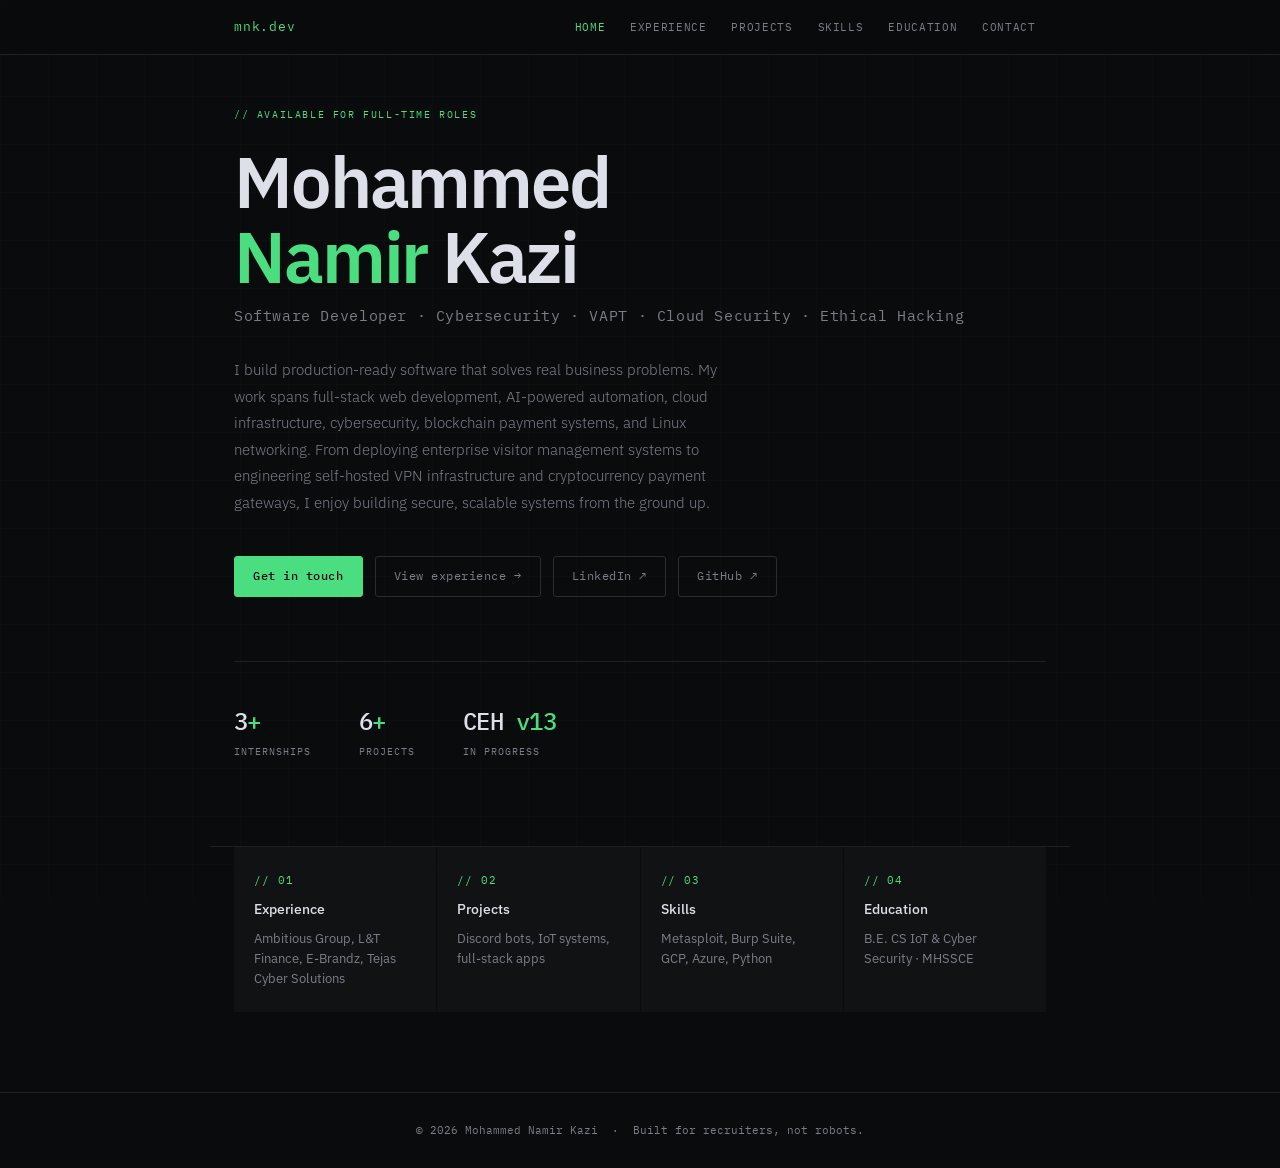
==== commit 6183764d: "Updated experience" ====
--- a/index.html
+++ b/index.html
@@ -1,13 +1,16 @@
 <!DOCTYPE html>
 <html lang="en">
+
 <head>
-  <meta charset="UTF-8"/>
-  <meta name="viewport" content="width=device-width, initial-scale=1.0"/>
+  <meta charset="UTF-8" />
+  <meta name="viewport" content="width=device-width, initial-scale=1.0" />
   <title>Mohammed Namir Kazi — Cybersecurity</title>
-  <link rel="preconnect" href="https://fonts.googleapis.com"/>
-  <link rel="preconnect" href="https://fonts.gstatic.com" crossorigin/>
-  <link href="https://fonts.googleapis.com/css2?family=IBM+Plex+Mono:wght@400;500&family=IBM+Plex+Sans:ital,wght@0,300;0,400;0,500;0,600;1,300&display=swap" rel="stylesheet"/>
-  <link rel="stylesheet" href="style.css"/>
+  <link rel="preconnect" href="https://fonts.googleapis.com" />
+  <link rel="preconnect" href="https://fonts.gstatic.com" crossorigin />
+  <link
+    href="https://fonts.googleapis.com/css2?family=IBM+Plex+Mono:wght@400;500&family=IBM+Plex+Sans:ital,wght@0,300;0,400;0,500;0,600;1,300&display=swap"
+    rel="stylesheet" />
+  <link rel="stylesheet" href="style.css" />
   <style>
     /* ── HOME-SPECIFIC ─────────────────── */
     .hero {
@@ -94,7 +97,9 @@
       letter-spacing: -0.03em;
     }
 
-    .stat-num span { color: var(--accent); }
+    .stat-num span {
+      color: var(--accent);
+    }
 
     .stat-label {
       font-family: var(--font-mono);
@@ -107,7 +112,8 @@
 
     /* quick-nav cards */
     .quick-nav {
-      position: relative; z-index: 1;
+      position: relative;
+      z-index: 1;
       max-width: 860px;
       margin: 0 auto;
       padding: 0 1.5rem 5rem;
@@ -132,7 +138,9 @@
     .qcard::after {
       content: '';
       position: absolute;
-      bottom: 0; left: 0; right: 0;
+      bottom: 0;
+      left: 0;
+      right: 0;
       height: 2px;
       background: var(--accent);
       transform: scaleX(0);
@@ -140,8 +148,14 @@
       transition: transform 0.3s var(--ease);
     }
 
-    .qcard:hover { background: var(--surface2); transform: translateY(-2px); }
-    .qcard:hover::after { transform: scaleX(1); }
+    .qcard:hover {
+      background: var(--surface2);
+      transform: translateY(-2px);
+    }
+
+    .qcard:hover::after {
+      transform: scaleX(1);
+    }
 
     .qcard-icon {
       font-family: var(--font-mono);
@@ -163,102 +177,125 @@
     }
 
     @keyframes fadeUp {
-      to { opacity: 1; transform: none; }
-      from { opacity: 0; transform: translateY(16px); }
+      to {
+        opacity: 1;
+        transform: none;
+      }
+
+      from {
+        opacity: 0;
+        transform: translateY(16px);
+      }
     }
 
     @media (max-width: 640px) {
-      .hero-stats { gap: 2rem; }
-      .quick-nav { grid-template-columns: repeat(2, 1fr); }
-    }
+      .hero-stats {
+        gap: 2rem;
+      }
+
+      .quick-nav {
+        grid-template-columns: repeat(2, 1fr);
+      }
+    }
+
     @media (max-width: 380px) {
-      .quick-nav { grid-template-columns: 1fr; }
-      .hero-stats { gap: 1.5rem; }
+      .quick-nav {
+        grid-template-columns: 1fr;
+      }
+
+      .hero-stats {
+        gap: 1.5rem;
+      }
     }
   </style>
 </head>
+
 <body>
 
-<nav>
-  <div class="nav-inner">
-    <a href="index.html" class="nav-logo">mnk.dev</a>
-    <ul class="nav-links">
-      <li><a href="index.html">Home</a></li>
-      <li><a href="experience.html">Experience</a></li>
-      <li><a href="projects.html">Projects</a></li>
-      <li><a href="skills.html">Skills</a></li>
-      <li><a href="education.html">Education</a></li>
-      <li><a href="contact.html">Contact</a></li>
-    </ul>
-    <button class="nav-toggle" aria-label="Toggle menu" aria-expanded="false">
-      <span></span><span></span><span></span>
-    </button>
+  <nav>
+    <div class="nav-inner">
+      <a href="index.html" class="nav-logo">mnk.dev</a>
+      <ul class="nav-links">
+        <li><a href="index.html">Home</a></li>
+        <li><a href="experience.html">Experience</a></li>
+        <li><a href="projects.html">Projects</a></li>
+        <li><a href="skills.html">Skills</a></li>
+        <li><a href="education.html">Education</a></li>
+        <li><a href="contact.html">Contact</a></li>
+      </ul>
+      <button class="nav-toggle" aria-label="Toggle menu" aria-expanded="false">
+        <span></span><span></span><span></span>
+      </button>
+    </div>
+    <div class="nav-drawer" id="navDrawer">
+      <a href="index.html">Home</a>
+      <a href="experience.html">Experience</a>
+      <a href="projects.html">Projects</a>
+      <a href="skills.html">Skills</a>
+      <a href="education.html">Education</a>
+      <a href="contact.html">Contact</a>
+    </div>
+  </nav>
+
+  <section class="hero">
+    <p class="hero-eyebrow">// available for full-time roles</p>
+    <h1 class="hero-name">Mohammed<br><span>Namir</span> Kazi</h1>
+    <p class="hero-role">Software Developer · Cybersecurity · VAPT · Cloud Security · Ethical Hacking</p>
+    <p class="hero-desc">
+      I build production-ready software that solves real business problems. My work spans full-stack web development,
+      AI-powered automation, cloud infrastructure, cybersecurity, blockchain payment systems, and Linux networking. From
+      deploying enterprise visitor management systems to engineering self-hosted VPN infrastructure and cryptocurrency
+      payment gateways, I enjoy building secure, scalable systems from the ground up.
+    </p>
+    <div class="hero-actions">
+      <a href="contact.html" class="btn btn-primary">Get in touch</a>
+      <a href="experience.html" class="btn btn-outline">View experience →</a>
+      <a href="https://www.linkedin.com/in/mohammed-namir-kazi/" target="_blank" rel="noopener"
+        class="btn btn-outline">LinkedIn ↗</a>
+      <a href="https://github.com/namirkazi" target="_blank" rel="noopener" class="btn btn-outline">GitHub ↗</a>
+    </div>
+    <div class="hero-stats">
+      <div>
+        <div class="stat-num">3<span>+</span></div>
+        <div class="stat-label">Internships</div>
+      </div>
+      <div>
+        <div class="stat-num">6<span>+</span></div>
+        <div class="stat-label">Projects</div>
+      </div>
+      <div>
+        <div class="stat-num">CEH<span> v13</span></div>
+        <div class="stat-label">In Progress</div>
+      </div>
+    </div>
+  </section>
+
+  <div class="quick-nav stagger">
+    <a href="experience.html" class="qcard">
+      <span class="qcard-icon">// 01</span>
+      <span class="qcard-title">Experience</span>
+      <span class="qcard-desc">Ambitious Group, L&amp;T Finance, E-Brandz, Tejas Cyber Solutions</span>
+    </a>
+    <a href="projects.html" class="qcard">
+      <span class="qcard-icon">// 02</span>
+      <span class="qcard-title">Projects</span>
+      <span class="qcard-desc">Discord bots, IoT systems, full-stack apps</span>
+    </a>
+    <a href="skills.html" class="qcard">
+      <span class="qcard-icon">// 03</span>
+      <span class="qcard-title">Skills</span>
+      <span class="qcard-desc">Metasploit, Burp Suite, GCP, Azure, Python</span>
+    </a>
+    <a href="education.html" class="qcard">
+      <span class="qcard-icon">// 04</span>
+      <span class="qcard-title">Education</span>
+      <span class="qcard-desc">B.E. CS IoT &amp; Cyber Security · MHSSCE</span>
+    </a>
   </div>
-  <div class="nav-drawer" id="navDrawer">
-    <a href="index.html">Home</a>
-    <a href="experience.html">Experience</a>
-    <a href="projects.html">Projects</a>
-    <a href="skills.html">Skills</a>
-    <a href="education.html">Education</a>
-    <a href="contact.html">Contact</a>
-  </div>
-</nav>
-
-<section class="hero">
-  <p class="hero-eyebrow">// available for full-time roles</p>
-  <h1 class="hero-name">Mohammed<br><span>Namir</span> Kazi</h1>
-  <p class="hero-role">Cybersecurity · VAPT · Cloud Security · Ethical Hacking</p>
-  <p class="hero-desc">
-    Final-year B.E. student in Computer Science (IoT &amp; Cyber Security) based in Mumbai.
-    I break systems to make them stronger — and build tools that automate the boring parts.
-  </p>
-  <div class="hero-actions">
-    <a href="contact.html" class="btn btn-primary">Get in touch</a>
-    <a href="experience.html" class="btn btn-outline">View experience →</a>
-    <a href="https://www.linkedin.com/in/mohammed-namir-kazi/" target="_blank" rel="noopener" class="btn btn-outline">LinkedIn ↗</a>
-    <a href="https://github.com/namirkazi" target="_blank" rel="noopener" class="btn btn-outline">GitHub ↗</a>
-  </div>
-  <div class="hero-stats">
-    <div>
-      <div class="stat-num">3<span>+</span></div>
-      <div class="stat-label">Internships</div>
-    </div>
-    <div>
-      <div class="stat-num">6<span>+</span></div>
-      <div class="stat-label">Projects</div>
-    </div>
-    <div>
-      <div class="stat-num">CEH<span> v13</span></div>
-      <div class="stat-label">In Progress</div>
-    </div>
-  </div>
-</section>
-
-<div class="quick-nav stagger">
-  <a href="experience.html" class="qcard">
-    <span class="qcard-icon">// 01</span>
-    <span class="qcard-title">Experience</span>
-    <span class="qcard-desc">L&amp;T Finance, E-Brandz, Tejas Cyber Solutions</span>
-  </a>
-  <a href="projects.html" class="qcard">
-    <span class="qcard-icon">// 02</span>
-    <span class="qcard-title">Projects</span>
-    <span class="qcard-desc">Discord bots, IoT systems, full-stack apps</span>
-  </a>
-  <a href="skills.html" class="qcard">
-    <span class="qcard-icon">// 03</span>
-    <span class="qcard-title">Skills</span>
-    <span class="qcard-desc">Metasploit, Burp Suite, GCP, Azure, Python</span>
-  </a>
-  <a href="education.html" class="qcard">
-    <span class="qcard-icon">// 04</span>
-    <span class="qcard-title">Education</span>
-    <span class="qcard-desc">B.E. CS IoT &amp; Cyber Security · MHSSCE</span>
-  </a>
-</div>
-
-<footer>© 2026 Mohammed Namir Kazi &nbsp;·&nbsp; Built for recruiters, not robots.</footer>
-
-<script src="shared.js"></script>
+
+  <footer>© 2026 Mohammed Namir Kazi &nbsp;·&nbsp; Built for recruiters, not robots.</footer>
+
+  <script src="shared.js"></script>
 </body>
-</html>
+
+</html>
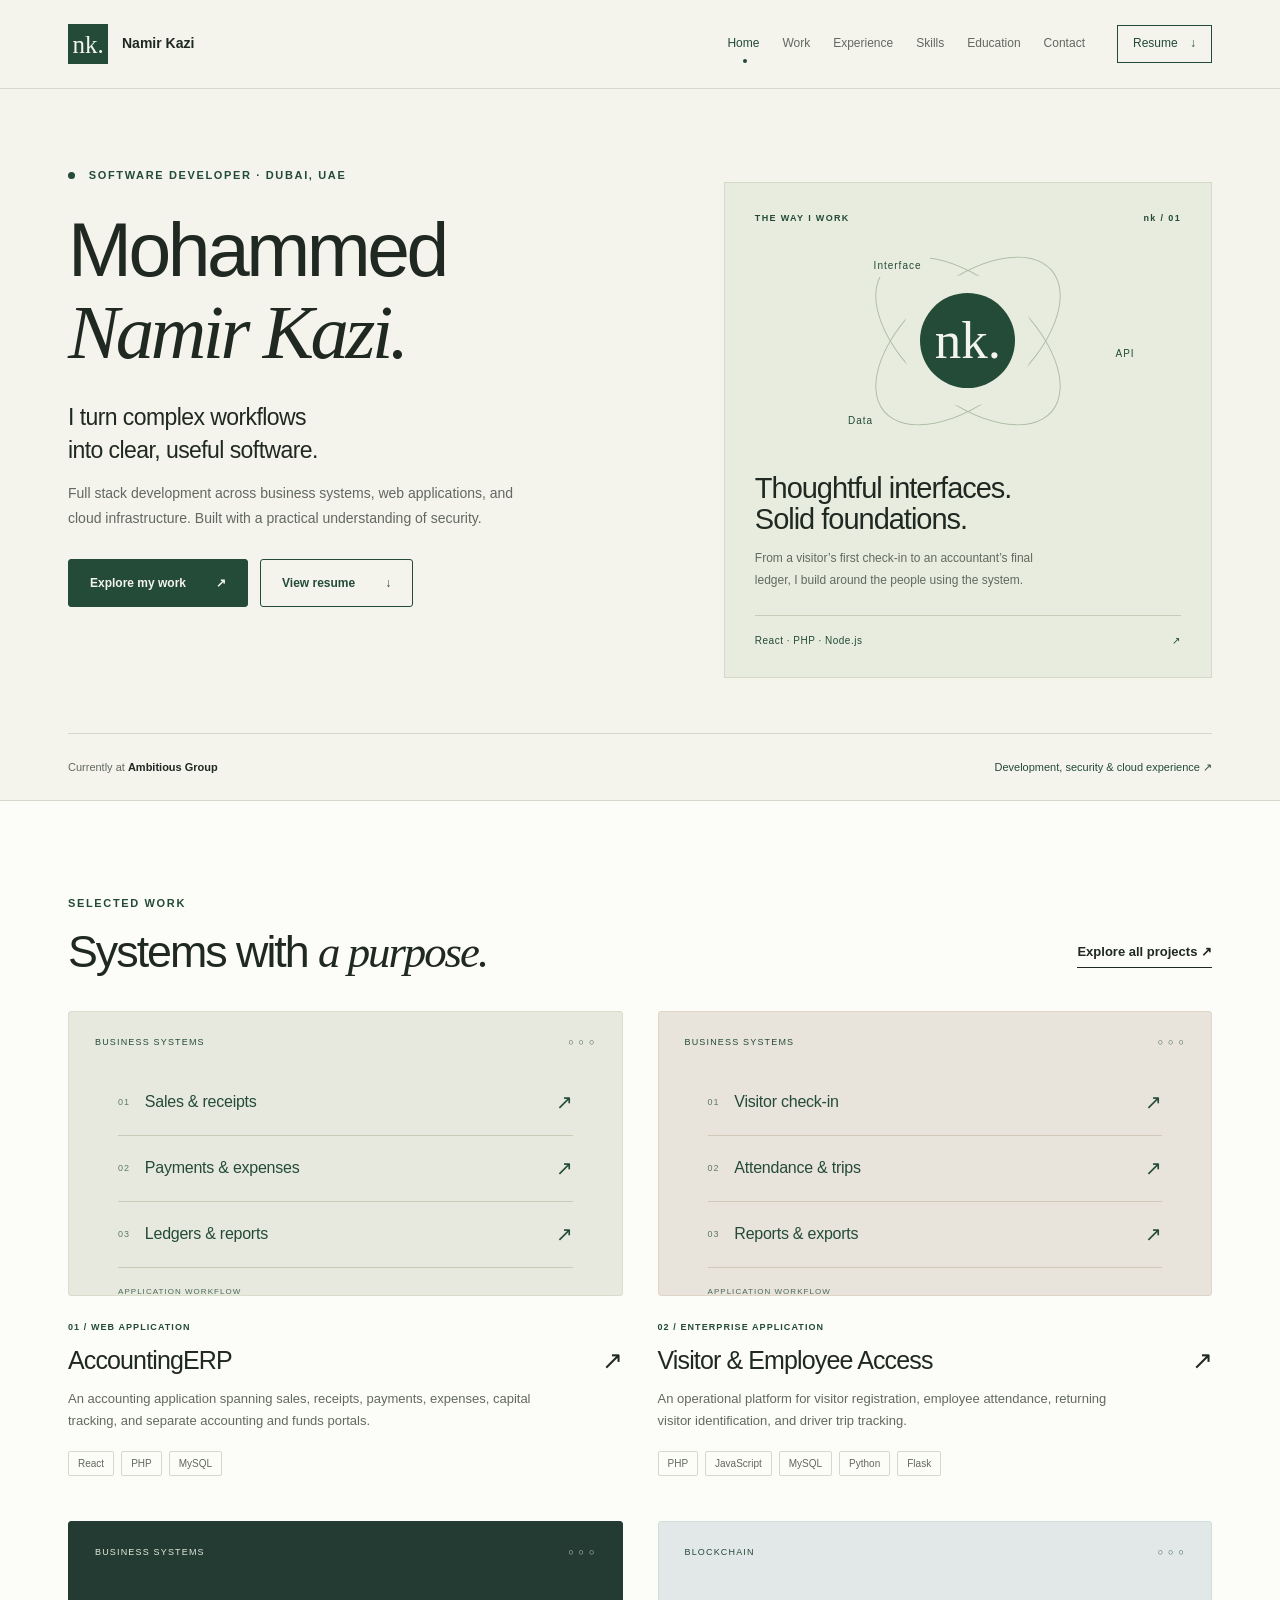
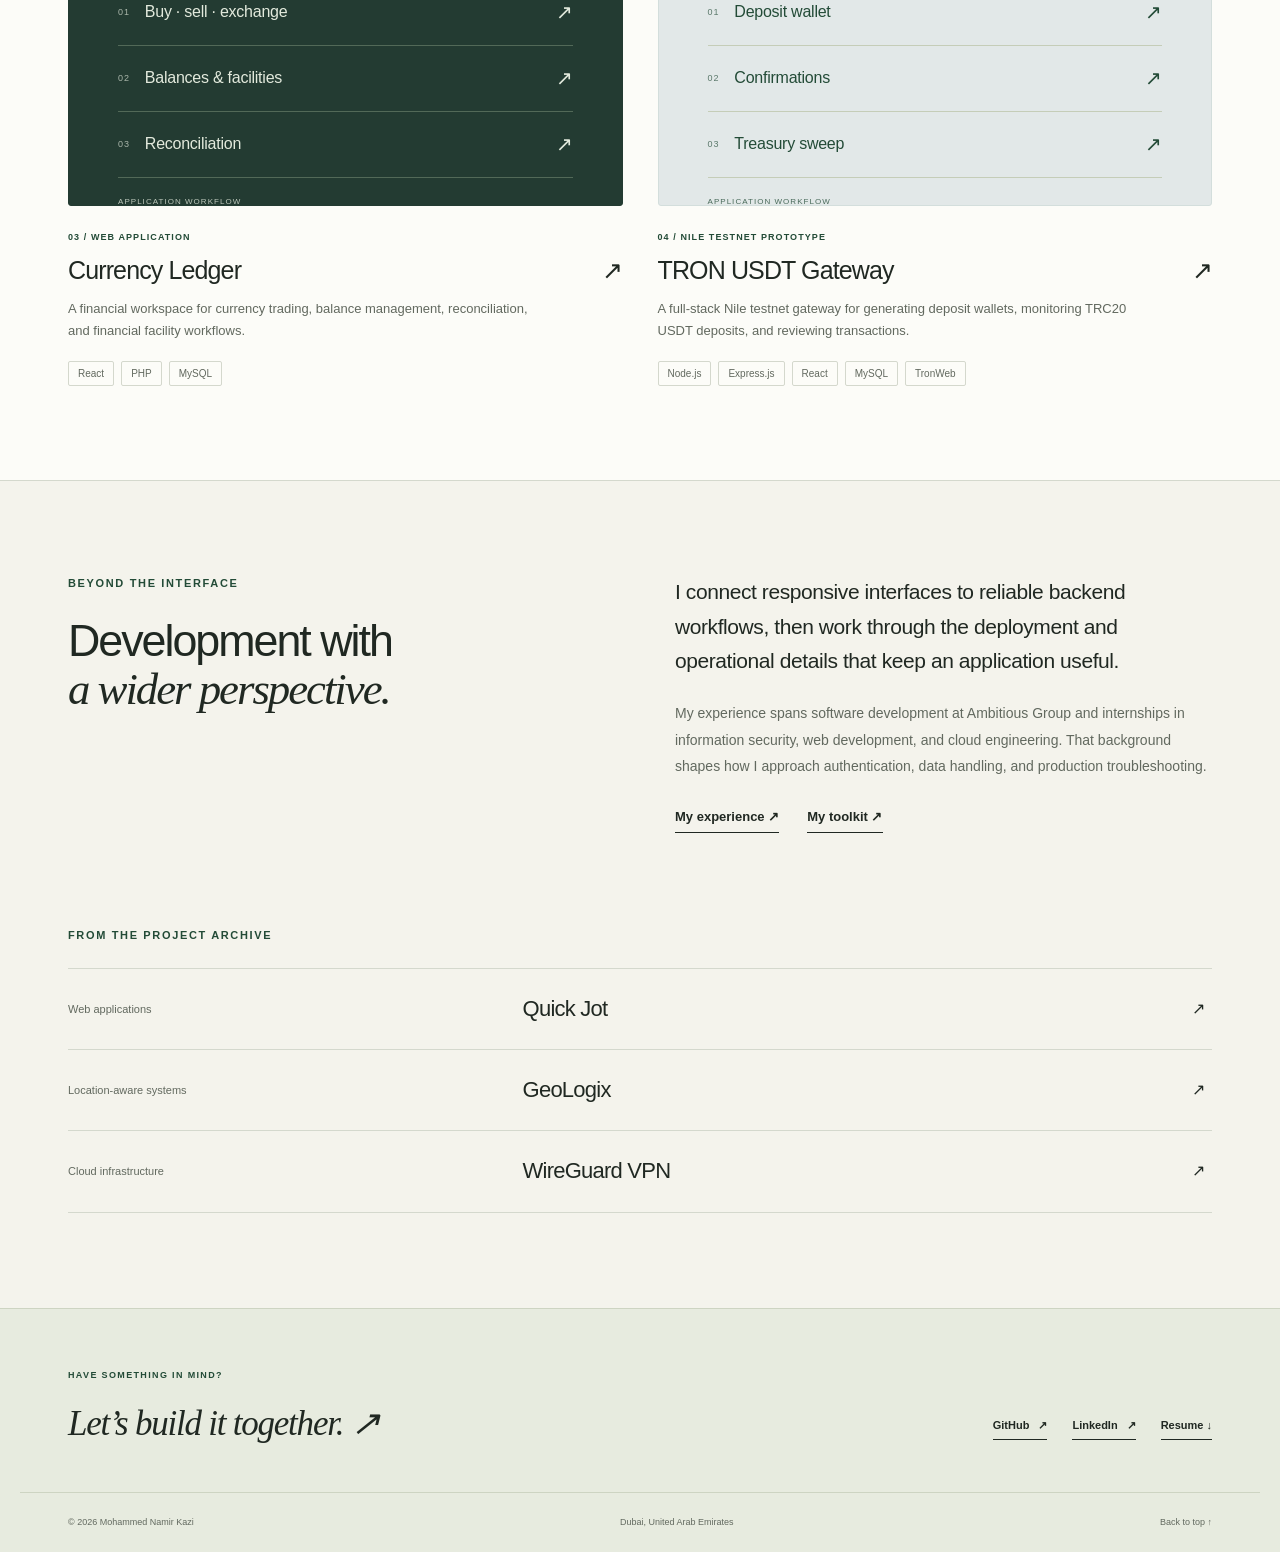
==== commit 7e1ede7c: "Redesign portfolio and add two-page resume with complete project history" ====
--- a/index.html
+++ b/index.html
@@ -1,301 +1,18 @@
-<!DOCTYPE html>
-<html lang="en">
-
-<head>
-  <meta charset="UTF-8" />
-  <meta name="viewport" content="width=device-width, initial-scale=1.0" />
-  <title>Mohammed Namir Kazi — Cybersecurity</title>
-  <link rel="preconnect" href="https://fonts.googleapis.com" />
-  <link rel="preconnect" href="https://fonts.gstatic.com" crossorigin />
-  <link
-    href="https://fonts.googleapis.com/css2?family=IBM+Plex+Mono:wght@400;500&family=IBM+Plex+Sans:ital,wght@0,300;0,400;0,500;0,600;1,300&display=swap"
-    rel="stylesheet" />
-  <link rel="stylesheet" href="style.css" />
-  <style>
-    /* ── HOME-SPECIFIC ─────────────────── */
-    .hero {
-      min-height: calc(100vh - var(--nav-h));
-      display: flex;
-      flex-direction: column;
-      justify-content: center;
-      padding: calc(var(--nav-h) + 2rem) 1.5rem 4rem;
-      max-width: 860px;
-      margin: 0 auto;
-      position: relative;
-      z-index: 1;
-    }
-
-    .hero-eyebrow {
-      font-family: var(--font-mono);
-      font-size: 10px;
-      color: var(--accent);
-      letter-spacing: 0.16em;
-      text-transform: uppercase;
-      margin-bottom: 1.25rem;
-      opacity: 0;
-      animation: fadeUp 0.6s var(--ease) 0.1s forwards;
-    }
-
-    .hero-name {
-      font-size: clamp(2.4rem, 9vw, 4.5rem);
-      font-weight: 600;
-      letter-spacing: -0.03em;
-      line-height: 1.05;
-      margin-bottom: 0.5rem;
-      opacity: 0;
-      animation: fadeUp 0.65s var(--ease) 0.2s forwards;
-    }
-
-    .hero-name span {
-      color: var(--accent);
-    }
-
-    .hero-role {
-      font-family: var(--font-mono);
-      font-size: clamp(0.8rem, 2vw, 0.95rem);
-      color: var(--muted);
-      letter-spacing: 0.04em;
-      margin-bottom: 1.75rem;
-      opacity: 0;
-      animation: fadeUp 0.65s var(--ease) 0.3s forwards;
-    }
-
-    .hero-desc {
-      font-size: 0.95rem;
-      color: var(--muted);
-      font-weight: 300;
-      max-width: 500px;
-      line-height: 1.75;
-      margin-bottom: 2.5rem;
-      opacity: 0;
-      animation: fadeUp 0.65s var(--ease) 0.4s forwards;
-    }
-
-    .hero-actions {
-      display: flex;
-      gap: 0.75rem;
-      flex-wrap: wrap;
-      opacity: 0;
-      animation: fadeUp 0.65s var(--ease) 0.5s forwards;
-    }
-
-    .hero-stats {
-      display: flex;
-      gap: 3rem;
-      margin-top: 4rem;
-      padding-top: 2.5rem;
-      border-top: 1px solid var(--border);
-      opacity: 0;
-      animation: fadeUp 0.65s var(--ease) 0.65s forwards;
-    }
-
-    .stat-num {
-      font-family: var(--font-mono);
-      font-size: 1.5rem;
-      font-weight: 500;
-      color: var(--text);
-      letter-spacing: -0.03em;
-    }
-
-    .stat-num span {
-      color: var(--accent);
-    }
-
-    .stat-label {
-      font-family: var(--font-mono);
-      font-size: 10px;
-      color: var(--muted);
-      letter-spacing: 0.1em;
-      text-transform: uppercase;
-      margin-top: 0.2rem;
-    }
-
-    /* quick-nav cards */
-    .quick-nav {
-      position: relative;
-      z-index: 1;
-      max-width: 860px;
-      margin: 0 auto;
-      padding: 0 1.5rem 5rem;
-      display: grid;
-      grid-template-columns: repeat(auto-fill, minmax(200px, 1fr));
-      gap: 1px;
-      border-top: 1px solid var(--border);
-    }
-
-    .qcard {
-      background: var(--surface);
-      padding: 1.5rem 1.25rem;
-      text-decoration: none;
-      display: flex;
-      flex-direction: column;
-      gap: 0.5rem;
-      transition: background 0.2s, transform 0.25s var(--ease);
-      position: relative;
-      overflow: hidden;
-    }
-
-    .qcard::after {
-      content: '';
-      position: absolute;
-      bottom: 0;
-      left: 0;
-      right: 0;
-      height: 2px;
-      background: var(--accent);
-      transform: scaleX(0);
-      transform-origin: left;
-      transition: transform 0.3s var(--ease);
-    }
-
-    .qcard:hover {
-      background: var(--surface2);
-      transform: translateY(-2px);
-    }
-
-    .qcard:hover::after {
-      transform: scaleX(1);
-    }
-
-    .qcard-icon {
-      font-family: var(--font-mono);
-      font-size: 11px;
-      color: var(--accent);
-      letter-spacing: 0.08em;
-    }
-
-    .qcard-title {
-      font-size: 0.9rem;
-      font-weight: 500;
-      color: var(--text);
-    }
-
-    .qcard-desc {
-      font-size: 0.8rem;
-      color: var(--muted);
-      line-height: 1.55;
-    }
-
-    @keyframes fadeUp {
-      to {
-        opacity: 1;
-        transform: none;
-      }
-
-      from {
-        opacity: 0;
-        transform: translateY(16px);
-      }
-    }
-
-    @media (max-width: 640px) {
-      .hero-stats {
-        gap: 2rem;
-      }
-
-      .quick-nav {
-        grid-template-columns: repeat(2, 1fr);
-      }
-    }
-
-    @media (max-width: 380px) {
-      .quick-nav {
-        grid-template-columns: 1fr;
-      }
-
-      .hero-stats {
-        gap: 1.5rem;
-      }
-    }
-  </style>
-</head>
-
-<body>
-
-  <nav>
-    <div class="nav-inner">
-      <a href="index.html" class="nav-logo">mnk.dev</a>
-      <ul class="nav-links">
-        <li><a href="index.html">Home</a></li>
-        <li><a href="experience.html">Experience</a></li>
-        <li><a href="projects.html">Projects</a></li>
-        <li><a href="skills.html">Skills</a></li>
-        <li><a href="education.html">Education</a></li>
-        <li><a href="contact.html">Contact</a></li>
-      </ul>
-      <button class="nav-toggle" aria-label="Toggle menu" aria-expanded="false">
-        <span></span><span></span><span></span>
-      </button>
-    </div>
-    <div class="nav-drawer" id="navDrawer">
-      <a href="index.html">Home</a>
-      <a href="experience.html">Experience</a>
-      <a href="projects.html">Projects</a>
-      <a href="skills.html">Skills</a>
-      <a href="education.html">Education</a>
-      <a href="contact.html">Contact</a>
-    </div>
-  </nav>
-
-  <section class="hero">
-    <p class="hero-eyebrow">// available for full-time roles</p>
-    <h1 class="hero-name">Mohammed<br><span>Namir</span> Kazi</h1>
-    <p class="hero-role">Software Developer · Cybersecurity · VAPT · Cloud Security · Ethical Hacking</p>
-    <p class="hero-desc">
-      I build production-ready software that solves real business problems. My work spans full-stack web development,
-      AI-powered automation, cloud infrastructure, cybersecurity, blockchain payment systems, and Linux networking. From
-      deploying enterprise visitor management systems to engineering self-hosted VPN infrastructure and cryptocurrency
-      payment gateways, I enjoy building secure, scalable systems from the ground up.
-    </p>
-    <div class="hero-actions">
-      <a href="contact.html" class="btn btn-primary">Get in touch</a>
-      <a href="experience.html" class="btn btn-outline">View experience →</a>
-      <a href="https://www.linkedin.com/in/mohammed-namir-kazi/" target="_blank" rel="noopener"
-        class="btn btn-outline">LinkedIn ↗</a>
-      <a href="https://github.com/namirkazi" target="_blank" rel="noopener" class="btn btn-outline">GitHub ↗</a>
-    </div>
-    <div class="hero-stats">
-      <div>
-        <div class="stat-num">3<span>+</span></div>
-        <div class="stat-label">Internships</div>
-      </div>
-      <div>
-        <div class="stat-num">6<span>+</span></div>
-        <div class="stat-label">Projects</div>
-      </div>
-      <div>
-        <div class="stat-num">CEH<span> v13</span></div>
-        <div class="stat-label">In Progress</div>
-      </div>
-    </div>
-  </section>
-
-  <div class="quick-nav stagger">
-    <a href="experience.html" class="qcard">
-      <span class="qcard-icon">// 01</span>
-      <span class="qcard-title">Experience</span>
-      <span class="qcard-desc">Ambitious Group, L&amp;T Finance, E-Brandz, Tejas Cyber Solutions</span>
-    </a>
-    <a href="projects.html" class="qcard">
-      <span class="qcard-icon">// 02</span>
-      <span class="qcard-title">Projects</span>
-      <span class="qcard-desc">Discord bots, IoT systems, full-stack apps</span>
-    </a>
-    <a href="skills.html" class="qcard">
-      <span class="qcard-icon">// 03</span>
-      <span class="qcard-title">Skills</span>
-      <span class="qcard-desc">Metasploit, Burp Suite, GCP, Azure, Python</span>
-    </a>
-    <a href="education.html" class="qcard">
-      <span class="qcard-icon">// 04</span>
-      <span class="qcard-title">Education</span>
-      <span class="qcard-desc">B.E. CS IoT &amp; Cyber Security · MHSSCE</span>
-    </a>
-  </div>
-
-  <footer>© 2026 Mohammed Namir Kazi &nbsp;·&nbsp; Built for recruiters, not robots.</footer>
-
-  <script src="shared.js"></script>
-</body>
-
-</html>+<!doctype html>
+<html lang="en"><head><meta charset="utf-8"><meta name="viewport" content="width=device-width,initial-scale=1">
+<meta name="description" content="Mohammed Namir Kazi is a Dubai-based software developer building business systems, web applications, and cloud infrastructure."><meta name="theme-color" content="#f4f3ec">
+<title>Software Developer | Mohammed Namir Kazi</title><link rel="icon" href="favicon.svg" type="image/svg+xml">
+<meta property="og:title" content="Software Developer | Mohammed Namir Kazi"><meta property="og:description" content="Mohammed Namir Kazi is a Dubai-based software developer building business systems, web applications, and cloud infrastructure."><meta property="og:type" content="website"><meta property="og:image" content="https://namirkazi-portfolio.vercel.app/social-card.png"><meta property="og:image:width" content="1200"><meta property="og:image:height" content="630">
+<link rel="canonical" href="https://namirkazi-portfolio.vercel.app/">
+<link rel="stylesheet" href="style.css"><script src="shared.js" defer></script>
+<script type="application/ld+json">{"@context": "https://schema.org", "@type": "Person", "name": "Mohammed Namir Kazi", "jobTitle": "Software Developer", "url": "https://namirkazi-portfolio.vercel.app", "sameAs": ["https://github.com/namirkazi", "https://www.linkedin.com/in/mohammed-namir-kazi/"], "address": {"@type": "PostalAddress", "addressLocality": "Dubai", "addressCountry": "AE"}}</script>
+</head><body><a class="skip-link" href="#main">Skip to content</a>
+<header class="site-header"><div class="container header-inner"><a href="index.html" class="brand" aria-label="Mohammed Namir Kazi home"><span class="brand-mark" aria-hidden="true">nk.</span><span>Namir Kazi</span></a>
+<button class="menu-toggle" aria-expanded="false" aria-controls="site-nav">Menu <span aria-hidden="true">＋</span></button>
+<nav id="site-nav" aria-label="Main navigation"><a href="index.html" aria-current="page">Home</a><a href="projects.html">Work</a><a href="experience.html">Experience</a><a href="skills.html">Skills</a><a href="education.html">Education</a><a href="contact.html">Contact</a></nav><a href="resume/Mohammed-Namir-Kazi-Resume.pdf" class="header-resume">Resume <span aria-hidden="true">↓</span></a></div></header>
+<noscript><nav class="nojs-nav container" aria-label="Site pages"><a href="index.html" aria-current="page">Home</a><a href="projects.html">Work</a><a href="experience.html">Experience</a><a href="skills.html">Skills</a><a href="education.html">Education</a><a href="contact.html">Contact</a></nav><style>.menu-toggle,.project-toolbar,.copy-row{display:none!important}</style></noscript><main id="main"><section class="container hero"><div class="hero-copy"><p class="eyebrow"><span class="status-dot"></span> Software developer · Dubai, UAE</p><h1>Mohammed<br><span class="serif">Namir Kazi.</span></h1><p class="hero-statement">I turn complex workflows<br>into clear, useful software.</p><p class="hero-description">Full stack development across business systems, web applications, and cloud infrastructure. Built with a practical understanding of security.</p><div class="actions"><a href="projects.html" class="button primary">Explore my work <span aria-hidden="true">↗</span></a><a href="resume/Mohammed-Namir-Kazi-Resume.pdf" class="button secondary">View resume <span aria-hidden="true">↓</span></a></div></div>
+<aside class="hero-aside"><div class="identity-card"><div class="identity-top"><span>THE WAY I WORK</span><span aria-hidden="true">nk / 01</span></div><div class="orbital" aria-hidden="true"><div class="orbit orbit-one"></div><div class="orbit orbit-two"></div><div class="orbit-core">nk.</div><span class="orbit-label orbit-label-a">Interface</span><span class="orbit-label orbit-label-b">API</span><span class="orbit-label orbit-label-c">Data</span></div><h2>Thoughtful interfaces.<br>Solid foundations.</h2><p>From a visitor’s first check-in to an accountant’s final ledger, I build around the people using the system.</p><div class="identity-bottom"><span>React · PHP · Node.js</span><span aria-hidden="true">↗</span></div></div></aside>
+<div class="hero-foot"><span>Currently at <strong>Ambitious Group</strong></span><a href="experience.html">Development, security & cloud experience <span aria-hidden="true">↗</span></a></div></section><section class="section work-section"><div class="container"><div class="section-heading"><div><p class="eyebrow">Selected work</p><h2>Systems with <span class="serif">a purpose.</span></h2></div><a class="text-link" href="projects.html">Explore all projects ↗</a></div><div class="featured-grid"><article class="feature-card"><div class="project-visual visual-accounting-erp" aria-label="AccountingERP workflow"><div class="visual-top"><span>Business systems</span><span aria-hidden="true">○ ○ ○</span></div><div class="workflow"><div class="workflow-step"><span class="step-num">01</span><span>Sales & receipts</span><span class="step-arrow" aria-hidden="true">↗</span></div><div class="workflow-step"><span class="step-num">02</span><span>Payments & expenses</span><span class="step-arrow" aria-hidden="true">↗</span></div><div class="workflow-step"><span class="step-num">03</span><span>Ledgers & reports</span><span class="step-arrow" aria-hidden="true">↗</span></div><div class="workflow-caption">Application workflow</div></div></div><div class="feature-body"><p class="eyebrow">01 / Web application</p><h3><a href="projects.html#accounting-erp">AccountingERP <span aria-hidden="true">↗</span></a></h3><p>An accounting application spanning sales, receipts, payments, expenses, capital tracking, and separate accounting and funds portals.</p><ul class="tags" aria-label="Technologies"><li>React</li><li>PHP</li><li>MySQL</li></ul></div></article><article class="feature-card"><div class="project-visual visual-access-system" aria-label="Visitor &amp; Employee Access workflow"><div class="visual-top"><span>Business systems</span><span aria-hidden="true">○ ○ ○</span></div><div class="workflow"><div class="workflow-step"><span class="step-num">01</span><span>Visitor check-in</span><span class="step-arrow" aria-hidden="true">↗</span></div><div class="workflow-step"><span class="step-num">02</span><span>Attendance & trips</span><span class="step-arrow" aria-hidden="true">↗</span></div><div class="workflow-step"><span class="step-num">03</span><span>Reports & exports</span><span class="step-arrow" aria-hidden="true">↗</span></div><div class="workflow-caption">Application workflow</div></div></div><div class="feature-body"><p class="eyebrow">02 / Enterprise application</p><h3><a href="projects.html#access-system">Visitor &amp; Employee Access <span aria-hidden="true">↗</span></a></h3><p>An operational platform for visitor registration, employee attendance, returning visitor identification, and driver trip tracking.</p><ul class="tags" aria-label="Technologies"><li>PHP</li><li>JavaScript</li><li>MySQL</li><li>Python</li><li>Flask</li></ul></div></article><article class="feature-card"><div class="project-visual visual-currency-ledger" aria-label="Currency Ledger workflow"><div class="visual-top"><span>Business systems</span><span aria-hidden="true">○ ○ ○</span></div><div class="workflow"><div class="workflow-step"><span class="step-num">01</span><span>Buy · sell · exchange</span><span class="step-arrow" aria-hidden="true">↗</span></div><div class="workflow-step"><span class="step-num">02</span><span>Balances & facilities</span><span class="step-arrow" aria-hidden="true">↗</span></div><div class="workflow-step"><span class="step-num">03</span><span>Reconciliation</span><span class="step-arrow" aria-hidden="true">↗</span></div><div class="workflow-caption">Application workflow</div></div></div><div class="feature-body"><p class="eyebrow">03 / Web application</p><h3><a href="projects.html#currency-ledger">Currency Ledger <span aria-hidden="true">↗</span></a></h3><p>A financial workspace for currency trading, balance management, reconciliation, and financial facility workflows.</p><ul class="tags" aria-label="Technologies"><li>React</li><li>PHP</li><li>MySQL</li></ul></div></article><article class="feature-card"><div class="project-visual visual-usdt-gateway" aria-label="TRON USDT Gateway workflow"><div class="visual-top"><span>Blockchain</span><span aria-hidden="true">○ ○ ○</span></div><div class="workflow"><div class="workflow-step"><span class="step-num">01</span><span>Deposit wallet</span><span class="step-arrow" aria-hidden="true">↗</span></div><div class="workflow-step"><span class="step-num">02</span><span>Confirmations</span><span class="step-arrow" aria-hidden="true">↗</span></div><div class="workflow-step"><span class="step-num">03</span><span>Treasury sweep</span><span class="step-arrow" aria-hidden="true">↗</span></div><div class="workflow-caption">Application workflow</div></div></div><div class="feature-body"><p class="eyebrow">04 / Nile testnet prototype</p><h3><a href="projects.html#usdt-gateway">TRON USDT Gateway <span aria-hidden="true">↗</span></a></h3><p>A full-stack Nile testnet gateway for generating deposit wallets, monitoring TRC20 USDT deposits, and reviewing transactions.</p><ul class="tags" aria-label="Technologies"><li>Node.js</li><li>Express.js</li><li>React</li><li>MySQL</li><li>TronWeb</li></ul></div></article></div></div></section><section class="container section about-section"><div><p class="eyebrow">Beyond the interface</p><h2>Development with<br><span class="serif">a wider perspective.</span></h2></div><div><p class="large-copy">I connect responsive interfaces to reliable backend workflows, then work through the deployment and operational details that keep an application useful.</p><p>My experience spans software development at Ambitious Group and internships in information security, web development, and cloud engineering. That background shapes how I approach authentication, data handling, and production troubleshooting.</p><div class="inline-links"><a class="text-link" href="experience.html">My experience ↗</a><a class="text-link" href="skills.html">My toolkit ↗</a></div></div></section>
+<section class="container now-section"><p class="eyebrow">From the project archive</p><div class="archive-teasers"><a href="projects.html#quick-jot"><span>Web applications</span><strong>Quick Jot</strong><span aria-hidden="true">↗</span></a><a href="projects.html#geologix"><span>Location-aware systems</span><strong>GeoLogix</strong><span aria-hidden="true">↗</span></a><a href="projects.html#wireguard"><span>Cloud infrastructure</span><strong>WireGuard VPN</strong><span aria-hidden="true">↗</span></a></div></section></main>
+<footer><div class="container footer-top"><div><p class="eyebrow">Have something in mind?</p><a class="footer-contact" href="mailto:namir2004@gmail.com">Let’s build it together. <span aria-hidden="true">↗</span></a></div><div class="footer-links"><a class="text-link" href="https://github.com/namirkazi" target="_blank" rel="noopener noreferrer">GitHub<span aria-hidden="true"> ↗</span></a><a class="text-link" href="https://www.linkedin.com/in/mohammed-namir-kazi/" target="_blank" rel="noopener noreferrer">LinkedIn<span aria-hidden="true"> ↗</span></a><a class="text-link" href="resume/Mohammed-Namir-Kazi-Resume.pdf">Resume ↓</a></div></div><div class="container footer-bottom"><span>© <span data-year>2026</span> Mohammed Namir Kazi</span><span>Dubai, United Arab Emirates</span><a href="#main">Back to top ↑</a></div></footer>
+</body></html>
--- a/style.css
+++ b/style.css
@@ -1,256 +1,18 @@
-/* ── RESET & TOKENS ─────────────────────── */
-*, *::before, *::after { box-sizing: border-box; margin: 0; padding: 0; }
-
-:root {
-  --bg: #0a0b0d;
-  --surface: #111214;
-  --surface2: #161719;
-  --border: #1e2022;
-  --border2: #2a2c2f;
-  --text: #dde0e8;
-  --muted: #7a7e89;
-  --accent: #4ade80;
-  --accent-glow: rgba(74,222,128,0.15);
-  --font-mono: 'IBM Plex Mono', monospace;
-  --font-sans: 'IBM Plex Sans', sans-serif;
-  --nav-h: 54px;
-  --ease: cubic-bezier(0.16,1,0.3,1);
-}
-
-html { scroll-behavior: smooth; }
-
-body {
-  background: var(--bg);
-  color: var(--text);
-  font-family: var(--font-sans);
-  font-size: 15px;
-  line-height: 1.65;
-  min-height: 100vh;
-  -webkit-text-size-adjust: 100%;
-  overflow-x: hidden;
-}
-
-/* subtle grid texture */
-body::before {
-  content: '';
-  position: fixed;
-  inset: 0;
-  background-image:
-    linear-gradient(rgba(255,255,255,0.015) 1px, transparent 1px),
-    linear-gradient(90deg, rgba(255,255,255,0.015) 1px, transparent 1px);
-  background-size: 48px 48px;
-  pointer-events: none;
-  z-index: 0;
-}
-
-/* ── NAV ─────────────────────────────────── */
-nav {
-  position: fixed;
-  top: 0; left: 0; right: 0;
-  z-index: 300;
-  background: rgba(10,11,13,0.92);
-  backdrop-filter: blur(16px);
-  -webkit-backdrop-filter: blur(16px);
-  border-bottom: 1px solid var(--border);
-}
-
-.nav-inner {
-  max-width: 860px;
-  margin: 0 auto;
-  padding: 0 1.5rem;
-  height: var(--nav-h);
-  display: flex;
-  align-items: center;
-  justify-content: space-between;
-}
-
-.nav-logo {
-  font-family: var(--font-mono);
-  font-size: 13px;
-  color: var(--accent);
-  letter-spacing: 0.06em;
-  text-decoration: none;
-  transition: opacity 0.2s;
-}
-.nav-logo:hover { opacity: 0.7; }
-
-.nav-links {
-  display: flex;
-  gap: 0.25rem;
-  list-style: none;
-}
-
-.nav-links a {
-  font-family: var(--font-mono);
-  font-size: 11px;
-  color: var(--muted);
-  text-decoration: none;
-  letter-spacing: 0.06em;
-  text-transform: uppercase;
-  padding: 0.4rem 0.65rem;
-  border-radius: 3px;
-  transition: color 0.2s, background 0.2s;
-}
-
-.nav-links a:hover { color: var(--text); background: var(--surface2); }
-.nav-links a.active { color: var(--accent); }
-
-/* hamburger */
-.nav-toggle {
-  display: none;
-  flex-direction: column;
-  justify-content: center;
-  gap: 5px;
-  width: 38px; height: 38px;
-  background: none; border: none;
-  cursor: pointer; padding: 7px;
-  -webkit-tap-highlight-color: transparent;
-}
-.nav-toggle span {
-  display: block; height: 1.5px;
-  background: var(--muted); border-radius: 2px;
-  transition: transform 0.25s, opacity 0.25s, background 0.2s;
-  transform-origin: center;
-}
-.nav-toggle.open span:nth-child(1) { transform: translateY(6.5px) rotate(45deg); background: var(--text); }
-.nav-toggle.open span:nth-child(2) { opacity: 0; }
-.nav-toggle.open span:nth-child(3) { transform: translateY(-6.5px) rotate(-45deg); background: var(--text); }
-
-.nav-drawer {
-  display: none;
-  flex-direction: column;
-  background: rgba(10,11,13,0.98);
-  border-top: 1px solid var(--border);
-  padding: 0.5rem 0 1rem;
-}
-.nav-drawer a {
-  font-family: var(--font-mono);
-  font-size: 12px; color: var(--muted);
-  text-decoration: none;
-  letter-spacing: 0.07em; text-transform: uppercase;
-  padding: 0.9rem 1.5rem; display: block;
-  transition: color 0.15s, background 0.15s;
-  -webkit-tap-highlight-color: transparent;
-}
-.nav-drawer a:active, .nav-drawer a.active { color: var(--accent); }
-.nav-drawer.open { display: flex; }
-
-/* ── LAYOUT ──────────────────────────────── */
-.page {
-  position: relative;
-  z-index: 1;
-  max-width: 860px;
-  margin: 0 auto;
-  padding: calc(var(--nav-h) + 3.5rem) 1.5rem 5rem;
-  min-height: 100vh;
-}
-
-/* ── PAGE HEADER ─────────────────────────── */
-.page-eyebrow {
-  font-family: var(--font-mono);
-  font-size: 10px;
-  color: var(--accent);
-  letter-spacing: 0.14em;
-  text-transform: uppercase;
-  margin-bottom: 0.6rem;
-}
-
-.page-title {
-  font-size: clamp(1.6rem, 4vw, 2.2rem);
-  font-weight: 600;
-  letter-spacing: -0.025em;
-  line-height: 1.15;
-  margin-bottom: 0.75rem;
-}
-
-.page-subtitle {
-  font-size: 0.9rem;
-  color: var(--muted);
-  font-weight: 300;
-  max-width: 480px;
-  line-height: 1.7;
-  margin-bottom: 3rem;
-  padding-bottom: 3rem;
-  border-bottom: 1px solid var(--border);
-}
-
-/* ── BUTTONS ─────────────────────────────── */
-.btn {
-  display: inline-flex; align-items: center; gap: 0.4rem;
-  font-family: var(--font-mono); font-size: 12px;
-  letter-spacing: 0.04em; padding: 0.6rem 1.15rem;
-  border-radius: 3px; text-decoration: none;
-  transition: all 0.2s var(--ease);
-  cursor: pointer; min-height: 40px;
-  -webkit-tap-highlight-color: transparent; border: none;
-}
-.btn-primary {
-  background: var(--accent); color: #0a0b0d;
-  font-weight: 500; border: 1px solid var(--accent);
-}
-.btn-primary:hover { background: #86efac; transform: translateY(-1px); box-shadow: 0 4px 20px rgba(74,222,128,0.2); }
-.btn-outline {
-  background: transparent; color: var(--muted);
-  border: 1px solid var(--border2);
-}
-.btn-outline:hover { color: var(--text); border-color: #444; transform: translateY(-1px); }
-
-/* ── TAGS ────────────────────────────────── */
-.tag {
-  font-family: var(--font-mono); font-size: 10px;
-  color: var(--muted);
-  background: rgba(255,255,255,0.03);
-  border: 1px solid var(--border2);
-  padding: 0.2rem 0.55rem; border-radius: 2px;
-  transition: color 0.2s, border-color 0.2s;
-}
-.tag:hover { color: var(--accent); border-color: rgba(74,222,128,0.3); }
-
-/* ── DIVIDER ─────────────────────────────── */
-.divider {
-  height: 1px; background: var(--border);
-  margin: 2.5rem 0;
-}
-
-/* ── SCROLL REVEAL ───────────────────────── */
-.reveal {
-  opacity: 0;
-  transform: translateY(18px);
-  transition: opacity 0.55s var(--ease), transform 0.55s var(--ease);
-}
-.reveal.visible {
-  opacity: 1;
-  transform: none;
-}
-
-/* staggered children */
-.stagger > * {
-  opacity: 0;
-  transform: translateY(14px);
-  transition: opacity 0.45s var(--ease), transform 0.45s var(--ease);
-}
-.stagger.visible > *:nth-child(1) { opacity:1; transform:none; transition-delay:0s; }
-.stagger.visible > *:nth-child(2) { opacity:1; transform:none; transition-delay:0.07s; }
-.stagger.visible > *:nth-child(3) { opacity:1; transform:none; transition-delay:0.14s; }
-.stagger.visible > *:nth-child(4) { opacity:1; transform:none; transition-delay:0.21s; }
-.stagger.visible > *:nth-child(5) { opacity:1; transform:none; transition-delay:0.28s; }
-.stagger.visible > *:nth-child(6) { opacity:1; transform:none; transition-delay:0.35s; }
-.stagger.visible > *:nth-child(7) { opacity:1; transform:none; transition-delay:0.42s; }
-.stagger.visible > *:nth-child(8) { opacity:1; transform:none; transition-delay:0.49s; }
-
-/* ── FOOTER ──────────────────────────────── */
-footer {
-  position: relative; z-index: 1;
-  padding: 1.75rem 1.5rem;
-  text-align: center;
-  font-family: var(--font-mono);
-  font-size: 11px; color: var(--muted);
-  border-top: 1px solid var(--border);
-}
-
-/* ── RESPONSIVE ──────────────────────────── */
-@media (max-width: 640px) {
-  .nav-links { display: none; }
-  .nav-toggle { display: flex; }
-  .page { padding-top: calc(var(--nav-h) + 2rem); padding-bottom: 3.5rem; }
-}
+@charset "UTF-8";
+:root{--paper:#f4f3ec;--ink:#202822;--muted:#62695f;--green:#234b37;--line:#d4d8cd;--wash:#e8ecdf;--white:#fcfcf8;--serif:Georgia,'Times New Roman',serif;--sans:'Segoe UI',Arial,sans-serif;--radius:3px}
+*{box-sizing:border-box}html{scroll-behavior:smooth;scroll-padding-top:110px}body{margin:0;background:var(--paper);color:var(--ink);font-family:var(--sans);font-size:16px;line-height:1.65;-webkit-font-smoothing:antialiased}a{color:inherit;text-decoration:none}button,input{font:inherit}button{cursor:pointer}button:disabled{cursor:default}a,button,input,summary{-webkit-tap-highlight-color:transparent}a:focus-visible,button:focus-visible,input:focus-visible,summary:focus-visible{outline:3px solid var(--green);outline-offset:5px}::selection{background:#c9d8b6;color:var(--ink)}[hidden]{display:none!important}.container{max-width:1240px;margin-inline:auto;padding-inline:48px}p,h1,h2,h3,ul{margin-top:0}p{color:var(--muted)}h1,h2,h3{font-weight:500;line-height:1.08;letter-spacing:-.045em}h1{font-size:clamp(44px,5.8vw,78px);margin-bottom:28px}h2{font-size:clamp(32px,3.5vw,48px);margin-bottom:22px}h3{font-size:25px;letter-spacing:-.035em}.serif{font-family:var(--serif);font-style:italic;font-weight:400}.eyebrow{text-transform:uppercase;letter-spacing:.15em;font-size:11px;font-weight:600;line-height:1.5;color:var(--green);margin-bottom:24px}.text-link{font-size:13px;font-weight:600;border-bottom:1px solid currentColor;padding-bottom:5px;display:inline-flex;align-items:center;gap:9px;transition:color .15s}.text-link:hover{color:#527245}.skip-link{position:fixed;top:10px;left:10px;padding:10px 18px;background:var(--green);color:white;z-index:100;transform:translateY(-160%)}.skip-link:focus{transform:none}
+.site-header{position:sticky;top:0;background:rgba(244,243,236,.96);border-bottom:1px solid var(--line);z-index:20;backdrop-filter:blur(10px)}.header-inner{height:88px;display:flex;align-items:center;gap:32px}.brand{display:flex;align-items:center;gap:14px;font-size:14px;font-weight:600;white-space:nowrap}.brand-mark{width:40px;height:40px;display:grid;place-items:center;background:var(--green);color:var(--paper);font-family:var(--serif);font-size:25px;font-weight:400}.site-header nav{margin-left:auto;display:flex;gap:23px}.site-header nav a{font-size:12px;position:relative;padding-block:12px;color:var(--muted);white-space:nowrap}.site-header nav a:hover,.site-header nav a[aria-current]{color:var(--green)}.site-header nav a[aria-current]:after{content:'';width:4px;height:4px;background:var(--green);border-radius:100%;position:absolute;bottom:3px;left:50%}.header-resume{border:1px solid var(--green);padding:8px 15px;color:var(--green);font-size:12px;white-space:nowrap}.header-resume span{margin-left:9px}.menu-toggle{display:none}
+.hero{padding-top:78px;padding-bottom:0;display:grid;grid-template-columns:1.2fr 1fr;gap:35px 70px}.hero h1{font-size:clamp(54px,6vw,82px);margin-bottom:26px}.status-dot{display:inline-block;width:7px;height:7px;background:var(--green);border-radius:50%;margin-right:9px}.hero-statement{font-size:23px;line-height:1.4;color:var(--ink);letter-spacing:-.025em;margin-bottom:15px}.hero-description{max-width:450px;font-size:14px;line-height:1.8;margin-bottom:28px}.actions{display:flex;flex-wrap:wrap;gap:12px;align-items:center}.button{display:inline-flex;justify-content:space-between;align-items:center;gap:30px;padding:14px 21px;border:1px solid var(--green);font-size:12px;font-weight:600;line-height:1.5;border-radius:var(--radius);transition:background .2s,transform .2s}.button:hover{transform:translateY(-2px)}.primary{background:var(--green);color:var(--paper)}.primary:hover{background:#173b28}.secondary{background:transparent;color:var(--green)}.secondary:hover{background:var(--wash)}.hero-aside{padding-top:15px}.identity-card{background:var(--wash);padding:28px 30px;border:1px solid #d3dac8;position:relative;overflow:hidden}.identity-top{display:flex;justify-content:space-between;font-size:9px;letter-spacing:.15em;color:var(--green);font-weight:600}.orbital{height:220px;position:relative;display:grid;place-items:center;margin-block:5px 22px}.orbit{border:1px solid #afbea4;border-radius:50%;position:absolute;left:50%;top:50%;width:220px;height:120px}.orbit-one{transform:translate(-50%,-50%) rotate(-40deg)}.orbit-two{transform:translate(-50%,-50%) rotate(40deg)}.orbit-core{width:95px;height:95px;border-radius:50%;background:var(--green);color:var(--paper);font-size:53px;line-height:1;display:grid;place-items:center;font-family:var(--serif);z-index:1;box-shadow:0 0 0 18px #e8ecdf}.orbit-label{position:absolute;background:var(--wash);color:var(--green);font-size:10px;letter-spacing:.1em;z-index:2;padding:3px 8px}.orbit-label-a{top:24px;left:26%}.orbit-label-b{right:9%;top:112px}.orbit-label-c{bottom:18px;left:20%}.identity-card h2{font-size:29px;letter-spacing:-.035em;margin-bottom:13px}.identity-card p{font-size:12px;line-height:1.8;max-width:300px}.identity-bottom{border-top:1px solid #c5ceb9;margin-top:23px;padding-top:17px;display:flex;justify-content:space-between;font-size:10px;letter-spacing:.05em;color:var(--green)}.hero-foot{grid-column:1/-1;margin-top:20px;border-top:1px solid var(--line);padding:24px 0;display:flex;justify-content:space-between;font-size:11px;color:var(--muted)}.hero-foot strong{font-weight:600;color:var(--ink)}.hero-foot a{color:var(--green)}
+.section{padding-top:94px;padding-bottom:94px}.work-section{background:var(--white);border-block:1px solid var(--line)}.section-heading{display:flex;align-items:flex-end;justify-content:space-between;gap:30px;margin-bottom:35px}.section-heading .eyebrow{margin-bottom:15px}.section-heading h2{margin-bottom:0}.section-heading>.text-link{margin-bottom:8px;white-space:nowrap}.featured-grid{display:grid;grid-template-columns:repeat(2,minmax(0,1fr));gap:45px 35px}.feature-card{min-width:0}.project-visual{height:285px;padding:23px 26px;overflow:hidden;background:#e7e9de;border-radius:var(--radius);border:1px solid #d8ddcc}.visual-top{display:flex;justify-content:space-between;font-size:9px;text-transform:uppercase;letter-spacing:.13em;color:var(--green)}.workflow{padding:20px 23px 0}.workflow-step{padding:16px 0;border-bottom:1px solid #c5cdb8;display:flex;align-items:center;gap:15px;font-size:16px;letter-spacing:-.015em;color:var(--green)}.step-num{font-size:9px;letter-spacing:.1em;opacity:.7}.step-arrow{margin-left:auto;font-size:20px}.workflow-caption{text-transform:uppercase;font-size:8px;letter-spacing:.13em;color:var(--green);margin-top:17px;opacity:.8}.visual-access-system{background:#e9e4db;border-color:#dfd6c7}.visual-access-system .workflow-step{border-color:#d1c8b9}.visual-currency-ledger{background:#233b32;border-color:#233b32}.visual-currency-ledger .visual-top,.visual-currency-ledger .workflow-step,.visual-currency-ledger .workflow-caption{color:#e3eadd}.visual-currency-ledger .workflow-step{border-color:#526958}.visual-usdt-gateway{background:#e2e8e8;border-color:#d3dedc}.feature-body{padding-top:25px}.feature-body .eyebrow{margin-bottom:12px;font-size:9px;letter-spacing:.12em}.feature-body h3{margin-bottom:14px}.feature-body h3 a{display:flex;justify-content:space-between;gap:15px}.feature-body h3 a:hover{color:var(--green)}.feature-body p:not(.eyebrow){font-size:13px;line-height:1.75;max-width:480px;margin-bottom:18px}.tags{list-style:none;display:flex;flex-wrap:wrap;gap:7px;padding:0;margin-bottom:0}.tags li{font-size:10px;border:1px solid var(--line);padding:4px 9px;border-radius:2px;color:var(--muted);line-height:1.5}.about-section{display:grid;grid-template-columns:1fr 1fr;gap:70px}.about-section .large-copy{font-size:21px;line-height:1.65;color:var(--ink);letter-spacing:-.02em}.about-section p:not(.large-copy):not(.eyebrow){font-size:14px;line-height:1.9}.inline-links{display:flex;gap:28px;margin-top:26px}.now-section{padding-bottom:95px}.archive-teasers{border-top:1px solid var(--line)}.archive-teasers a{display:grid;grid-template-columns:1fr 1.5fr 20px;border-bottom:1px solid var(--line);padding:22px 0;gap:25px;align-items:center}.archive-teasers a>span:first-child{color:var(--muted);font-size:11px}.archive-teasers strong{font-size:22px;font-weight:500;letter-spacing:-.035em}.archive-teasers a:hover strong{color:var(--green)}
+.page-intro{padding-top:85px;padding-bottom:55px}.page-intro h1{max-width:930px}.intro-copy{max-width:620px;font-size:15px;line-height:1.9}.projects-section{padding-bottom:95px}.project-toolbar{border-block:1px solid var(--line);padding-block:22px;display:flex;align-items:flex-end;gap:25px}.filter-list{display:flex;flex-wrap:wrap;gap:8px;flex:1}.filter-list button{border:1px solid transparent;font-size:10px;padding:7px 10px;border-radius:2px;background:transparent;color:var(--muted);white-space:nowrap}.filter-list button[aria-pressed="true"]{background:var(--green);color:var(--paper)}.filter-list button:hover:not([aria-pressed="true"]){border-color:var(--line);color:var(--green)}.search-label{font-size:9px;text-transform:uppercase;letter-spacing:.12em;width:240px;flex-shrink:0;color:var(--green)}.search-label input{display:block;width:100%;background:transparent;border:0;border-bottom:1px solid var(--muted);padding:8px 0;font-size:12px;text-transform:none;letter-spacing:normal;color:var(--ink);border-radius:0}.project-count{font-size:10px;text-transform:uppercase;letter-spacing:.13em;margin-top:25px}.project-row{display:grid;grid-template-columns:50px 1fr 160px;gap:30px;padding:42px 0;border-bottom:1px solid var(--line);scroll-margin-top:125px}.project-index{font-family:var(--serif);font-size:20px;color:#71816a;padding-top:4px}.project-row-main>.eyebrow{font-size:9px;margin-bottom:14px}.project-row h2{font-size:31px;margin-bottom:12px}.project-row-main p{font-size:13px;max-width:660px;line-height:1.85}.project-row .project-intro{font-family:var(--serif);font-style:italic;font-size:18px;color:var(--green);margin-bottom:12px}.project-row-link{padding-top:5px;text-align:right}.source-label{font-size:10px;line-height:1.7;color:var(--muted);display:block}.project-row-link .text-link{font-size:11px}.project-row details{margin-top:20px;max-width:660px;font-size:12px}.project-row summary{display:flex;align-items:center;justify-content:space-between;list-style:none;cursor:pointer;color:var(--green);padding:9px 0;border-top:1px solid var(--line);width:100%;font-weight:600}.project-row summary::-webkit-details-marker{display:none}.project-row details[open] summary span{transform:rotate(45deg)}.project-details{margin-top:12px;padding-left:18px;color:var(--muted)}.project-details li{padding-left:5px;margin-bottom:8px}#no-results{padding-block:65px}.experience-list{padding-bottom:60px}.experience-row{display:grid;grid-template-columns:260px 1fr;gap:55px;padding:43px 0;border-top:1px solid var(--line)}.experience-meta>span{font-size:11px;color:var(--green)}.experience-meta h2{font-size:22px;letter-spacing:-.02em;line-height:1.3;margin-block:13px 7px}.experience-meta p{font-size:11px}.experience-row h3{font-size:25px;margin-bottom:20px}.experience-bullets{padding-left:18px;color:var(--muted);font-size:14px;line-height:1.9}.experience-bullets li{margin-bottom:10px;padding-left:6px}.small-cta{padding-top:30px;padding-bottom:90px;display:flex;align-items:center;justify-content:space-between;gap:25px}.small-cta p{margin:0;font-size:14px}.skills-grid{display:grid;grid-template-columns:1fr 1fr;gap:0 60px;padding-bottom:95px}.skill-card{padding:37px 0;border-top:1px solid var(--line)}.skill-number{color:var(--green);font-family:var(--serif);font-size:17px}.skill-card h2{font-size:27px;margin-block:20px 15px}.skill-card p{font-size:14px;line-height:1.85;max-width:440px}.skill-card .tags{margin-bottom:27px}.education-list{padding-bottom:30px}.education-row{display:grid;grid-template-columns:260px 1fr;gap:55px;border-top:1px solid var(--line);padding:40px 0}.education-date{font-size:13px;color:var(--green)}.education-row h2{font-size:31px;line-height:1.3;letter-spacing:-.035em}.education-row .eyebrow{margin-bottom:18px;font-size:10px}.education-row p:not(.eyebrow){font-size:13px;line-height:1.8}.education-status{color:var(--green);font-size:11px!important;margin-bottom:0}.contact-layout{display:grid;grid-template-columns:1.3fr 1fr;gap:70px;padding-bottom:80px}.contact-email{font-size:clamp(34px,4.2vw,53px);letter-spacing:-.035em;line-height:1.25;display:inline-block}.contact-email:hover{color:var(--green)}.contact-main .eyebrow{margin-bottom:20px}.contact-email>span{font-family:var(--sans);font-size:30px;color:var(--green)}.copy-row{display:flex;flex-wrap:wrap;gap:15px;align-items:center;margin-block:24px}.copy-email{border:0;border-bottom:1px solid currentColor;background:none;color:var(--green);padding:0 0 4px;font-size:11px}.copy-status{font-size:11px;color:var(--green)}.contact-note{font-size:13px;max-width:350px}.contact-list>a,.contact-list>div{padding:22px 0;display:grid;grid-template-columns:1fr 20px;border-bottom:1px solid var(--line);gap:7px 10px}.contact-list>a:first-child{border-top:1px solid var(--line)}.contact-list span:first-child{grid-column:1/3;text-transform:uppercase;font-size:9px;letter-spacing:.12em;color:var(--muted)}.contact-list strong{font-size:14px;font-weight:500}.contact-list a:hover strong{color:var(--green)}.resume-section{padding-top:55px;padding-bottom:95px;border-top:1px solid var(--line);display:flex;align-items:center;justify-content:space-between;gap:35px}.resume-section .eyebrow{margin-bottom:16px}.resume-section p{font-size:13px}.resume-section h2{font-size:35px}
+footer{background:#e7ebdf;border-top:1px solid #cdd4c2;padding-top:60px}.footer-top{display:flex;align-items:flex-end;justify-content:space-between;gap:35px;padding-bottom:45px}.footer-top .eyebrow{margin-bottom:19px;font-size:9px}.footer-contact{font-family:var(--serif);font-style:italic;font-size:35px;letter-spacing:-.035em;line-height:1.3;display:inline-block}.footer-contact:hover{color:var(--green)}.footer-links{display:flex;gap:25px;padding-bottom:7px}.footer-links .text-link{font-size:11px}.footer-bottom{padding-block:22px;display:flex;justify-content:space-between;gap:20px;border-top:1px solid #cdd4c2;font-size:9px;color:var(--muted)}
+@media(min-width:1450px){.hero{padding-top:95px;gap:50px 95px}.hero h1{font-size:88px}.identity-card{padding:32px 36px}.orbital{height:240px}}
+@media(max-width:1100px){.container{padding-inline:32px}.header-inner{gap:22px}.site-header nav{gap:17px}.brand{gap:10px}.hero{gap:35px}.hero h1{font-size:65px}.identity-card{padding:25px}.hero-statement{font-size:21px}.button{gap:18px;padding:12px 16px}.project-toolbar{flex-direction:column;align-items:stretch}.search-label{width:100%;max-width:350px}.project-row{grid-template-columns:35px 1fr 130px;gap:22px}.experience-row,.education-row{grid-template-columns:210px 1fr;gap:40px}.contact-layout{gap:40px}.footer-contact{font-size:30px}}
+@media(max-width:900px){.site-header nav{display:none;position:absolute;top:76px;left:0;right:0;background:var(--paper);padding:20px 32px 28px;border-bottom:1px solid var(--line);margin:0;grid-template-columns:1fr 1fr;gap:15px}.site-header nav.is-open{display:grid}.header-inner{height:76px}.menu-toggle{margin-left:auto;display:flex;align-items:center;gap:15px;background:transparent;border:0;padding:10px 0;color:var(--green);font-size:12px}.menu-toggle[aria-expanded="true"] span{transform:rotate(45deg)}.site-header nav a[aria-current]:after{left:auto;right:15px;bottom:20px}.hero{padding-top:60px}.hero h1{font-size:56px}.hero-description{font-size:13px}.hero-statement{font-size:20px}.identity-card h2{font-size:25px}.orbital{height:190px}.orbit{width:190px;height:110px}.orbit-core{width:85px;height:85px;font-size:48px}.orbit-label-c{bottom:5px}.orbit-label-b{right:0}.identity-card{padding:24px 20px}.section{padding-block:70px}.section-heading{align-items:flex-start}.section-heading h2{font-size:36px}.project-visual{height:260px;padding:20px}.workflow{padding-inline:8px}.workflow-step{font-size:14px}.about-section{gap:40px}.about-section h2{font-size:36px}.about-section .large-copy{font-size:18px}.contact-layout{grid-template-columns:1fr 1fr}.resume-section{align-items:flex-start}.resume-section .actions{flex-direction:column;align-items:stretch}.footer-top{flex-direction:column;align-items:flex-start}.footer-links{padding:0}}
+@media(max-width:650px){.container{padding-inline:22px}.header-inner{gap:20px}.brand{font-size:12px}.brand-mark{width:35px;height:35px;font-size:22px}.header-resume{padding:7px 10px;font-size:10px}.header-resume span{margin-left:5px}.menu-toggle{font-size:11px;gap:6px}.site-header nav{padding-inline:22px}.hero{grid-template-columns:1fr;padding-top:48px;gap:35px}.hero h1{font-size:clamp(50px,13vw,70px)}.hero .eyebrow{font-size:9px;letter-spacing:.11em;margin-bottom:25px}.hero-statement{font-size:22px}.hero-description{max-width:420px;font-size:14px}.hero-aside{padding:0}.identity-card{padding:24px;display:grid;grid-template-columns:1fr 115px;column-gap:15px}.identity-top{grid-column:1/-1;font-size:8px;margin-bottom:23px}.orbital{grid-column:2;grid-row:2/4;height:145px;margin:0;align-self:center}.identity-card h2{grid-column:1;grid-row:2;font-size:24px;margin-top:10px;line-height:1.25}.identity-card p{grid-column:1;grid-row:3;font-size:11px;margin:0}.orbit{width:105px;height:65px}.orbit-core{width:56px;height:56px;font-size:31px;box-shadow:0 0 0 10px var(--wash)}.orbit-label{font-size:6px;padding:2px 4px}.orbit-label-a{left:10%;top:26px}.orbit-label-b{right:-8%;top:75px}.orbit-label-c{bottom:15px;left:10%}.identity-bottom{grid-column:1/-1;font-size:9px;margin-top:23px}.hero-foot{flex-direction:column;gap:8px;margin-top:0;font-size:10px;padding-block:20px}.section{padding-block:55px}.section-heading{flex-direction:column;gap:17px;margin-bottom:28px}.section-heading h2{font-size:36px}.section-heading .text-link{font-size:11px;margin-bottom:0}.featured-grid{grid-template-columns:1fr;gap:40px}.project-visual{height:260px;padding:22px}.workflow{padding-inline:16px}.workflow-step{font-size:16px}.feature-body h3{font-size:27px}.feature-body p:not(.eyebrow){font-size:13px}.about-section{grid-template-columns:1fr;gap:15px}.about-section h2{font-size:36px}.about-section .eyebrow{margin-bottom:18px}.about-section .large-copy{font-size:19px}.now-section{padding-bottom:60px}.archive-teasers a{grid-template-columns:1fr 20px;gap:4px}.archive-teasers a>span:first-child{grid-column:1/3;font-size:9px}.archive-teasers strong{font-size:23px}.archive-teasers a>span:last-child{grid-column:2;grid-row:2}.page-intro{padding-top:48px;padding-bottom:32px}.page-intro .eyebrow{font-size:10px;margin-bottom:23px}.page-intro h1{font-size:clamp(39px,10vw,57px);margin-bottom:24px}.intro-copy{font-size:14px;line-height:1.85}.project-toolbar{padding-block:18px;gap:18px}.filter-list{gap:5px}.filter-list button{font-size:9px;padding:7px 8px}.search-label{max-width:none}.project-count{font-size:9px}.project-row{grid-template-columns:25px 1fr;gap:16px;padding-block:30px;scroll-margin-top:100px}.project-index{font-size:16px}.project-row-link{grid-column:2;grid-row:2;text-align:left;padding:0}.project-row h2{font-size:27px;line-height:1.2}.project-row-main>.eyebrow{font-size:8px;letter-spacing:.09em;line-height:1.75}.project-row p{font-size:12px}.project-row .project-intro{font-size:17px}.tags{gap:5px}.tags li{font-size:9px;padding:4px 7px}.source-label{font-size:9px}.projects-section{padding-bottom:60px}.experience-row{grid-template-columns:1fr;gap:20px;padding-block:30px}.experience-meta h2{font-size:22px;margin-block:7px}.experience-meta p{margin:0}.experience-row h3{font-size:23px}.experience-bullets{font-size:13px}.small-cta{flex-direction:column;align-items:flex-start;padding-bottom:60px;padding-top:10px}.skills-grid{grid-template-columns:1fr;gap:0;padding-bottom:60px}.skill-card{padding-block:30px}.education-row{grid-template-columns:1fr;gap:5px;padding-block:30px}.education-row h2{font-size:27px}.education-date{margin-bottom:15px}.education-row .eyebrow{margin-bottom:12px}.contact-layout{grid-template-columns:1fr;gap:35px;padding-bottom:50px}.contact-email{font-size:clamp(38px,11vw,58px)}.contact-list>a,.contact-list>div{padding-block:19px}.resume-section{flex-direction:column;gap:20px;padding-block:40px 60px}.resume-section .actions{flex-direction:row;width:100%;gap:10px}.resume-section .button{flex:1;font-size:10px;gap:8px;padding:12px}.resume-section h2{font-size:34px}.footer-top{gap:28px;padding-bottom:35px}footer{padding-top:40px}.footer-contact{font-size:29px}.footer-bottom{flex-wrap:wrap;gap:8px 20px;font-size:8px}.footer-bottom>span:first-child{width:100%}.footer-bottom>a{margin-left:auto}}
+@media(prefers-reduced-motion:reduce){html{scroll-behavior:auto}*,*:before,*:after{animation:none!important;transition:none!important}}
+.menu-toggle{min-height:44px}.nojs-nav{display:flex;flex-wrap:wrap;gap:16px;padding-block:18px;border-bottom:1px solid var(--line);font-size:13px}
+@media(max-width:900px){.site-header nav a{min-height:44px}.filter-list button{min-height:40px}}
+@media(max-width:650px){.hero{grid-template-columns:minmax(0,1fr)}.hero-copy,.hero-aside{min-width:0}.hero h1{font-size:clamp(42px,13vw,70px)}}
+@media(max-width:360px){.identity-card{display:block}.identity-card .orbital{display:none}.identity-card p{max-width:none}}
+@media print{.site-header,footer,.actions,.project-toolbar,.copy-row{display:none}body{background:white;color:black}.container{padding:0;max-width:none}.section,.page-intro{padding:20px 0}.project-row{break-inside:avoid}.project-row[hidden]{display:grid!important}.tags li{color:black}.project-visual{display:none}a{color:black}.hero{display:block;padding-top:0}.hero-aside{display:none}.hero-foot{margin-top:25px}}
